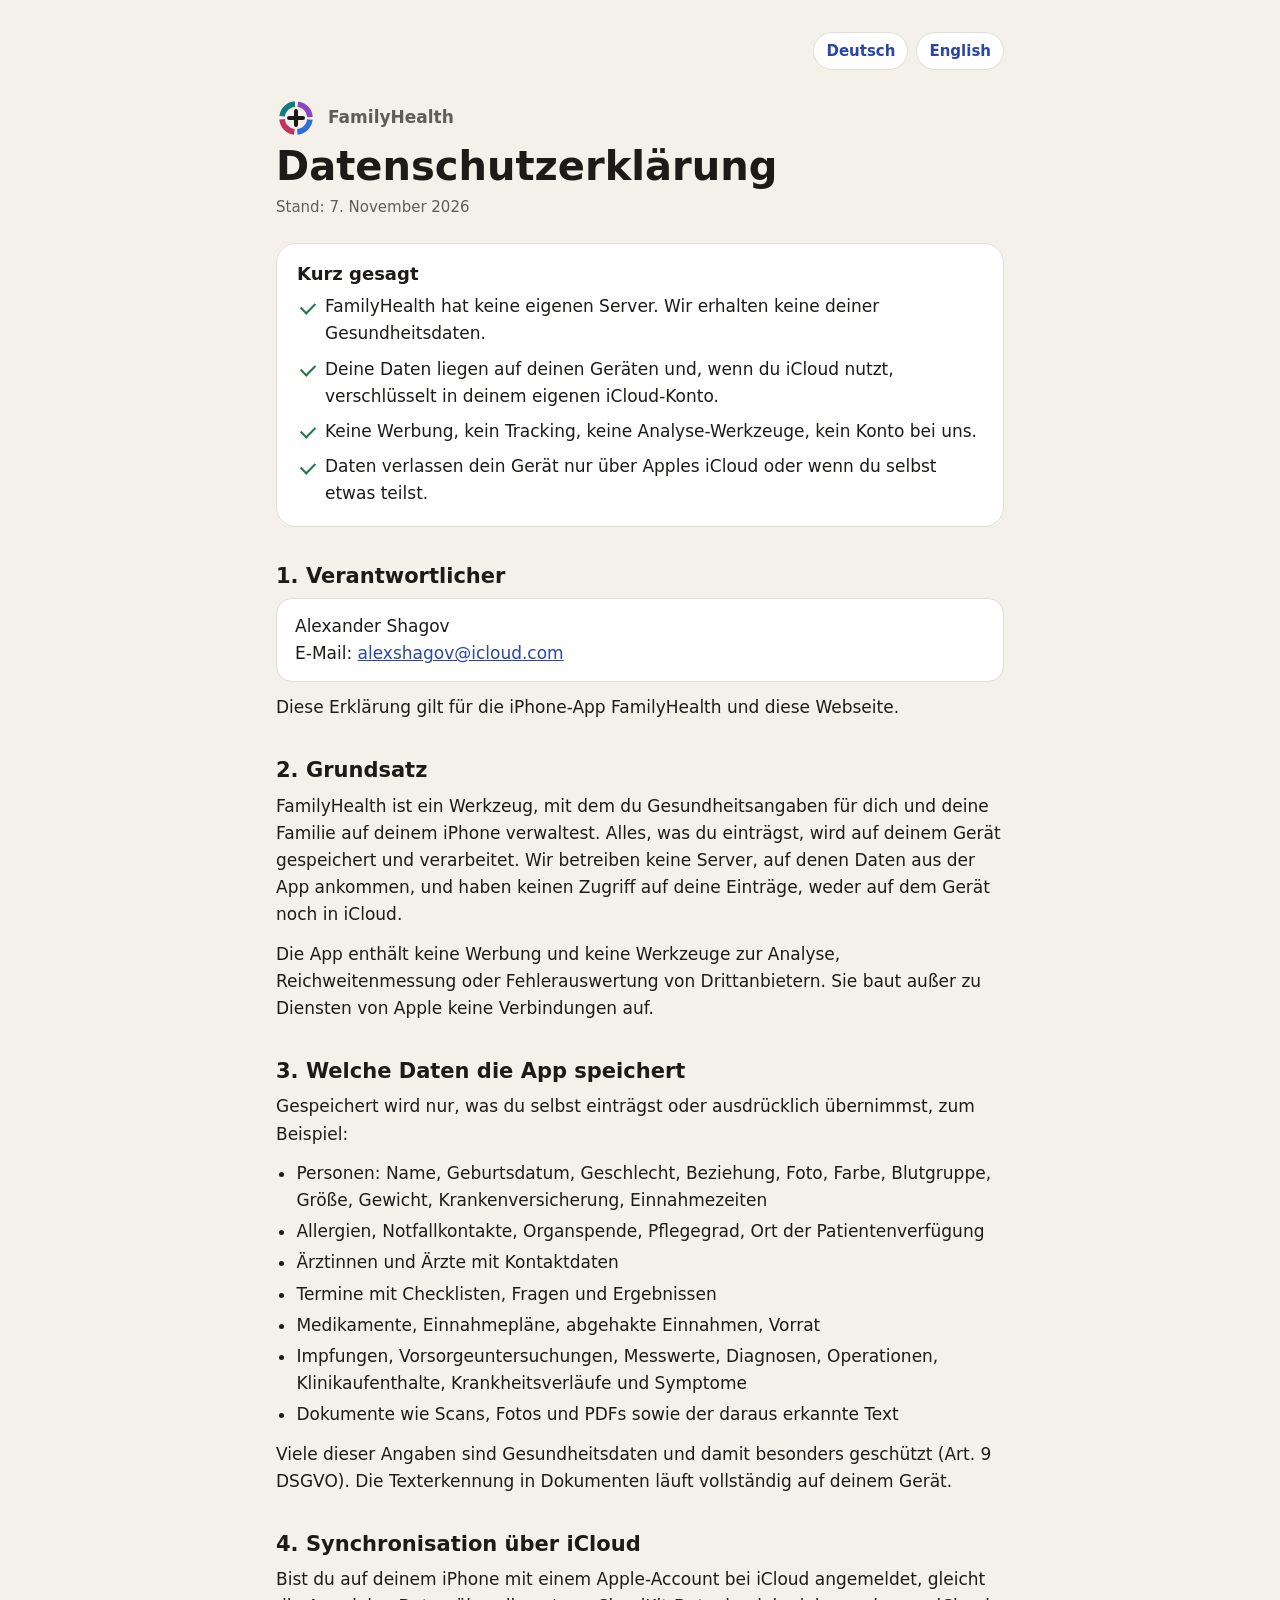
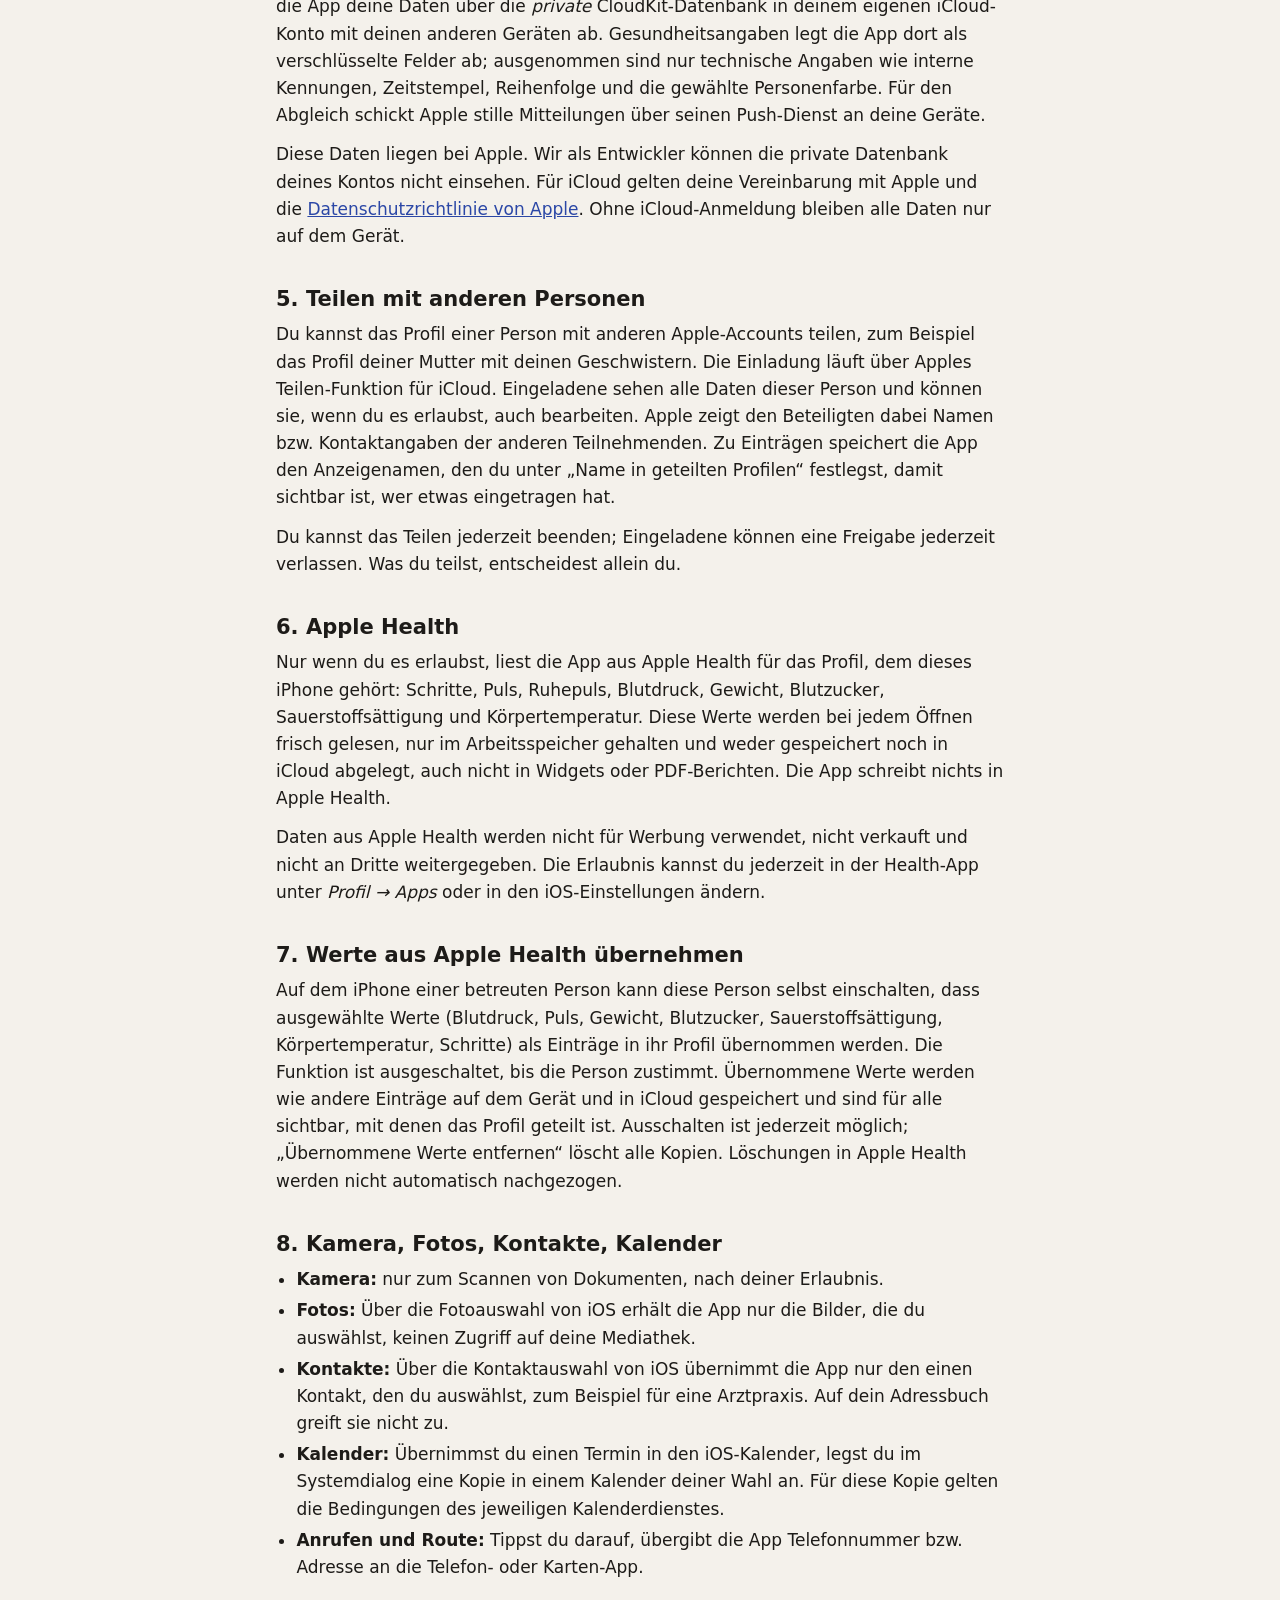
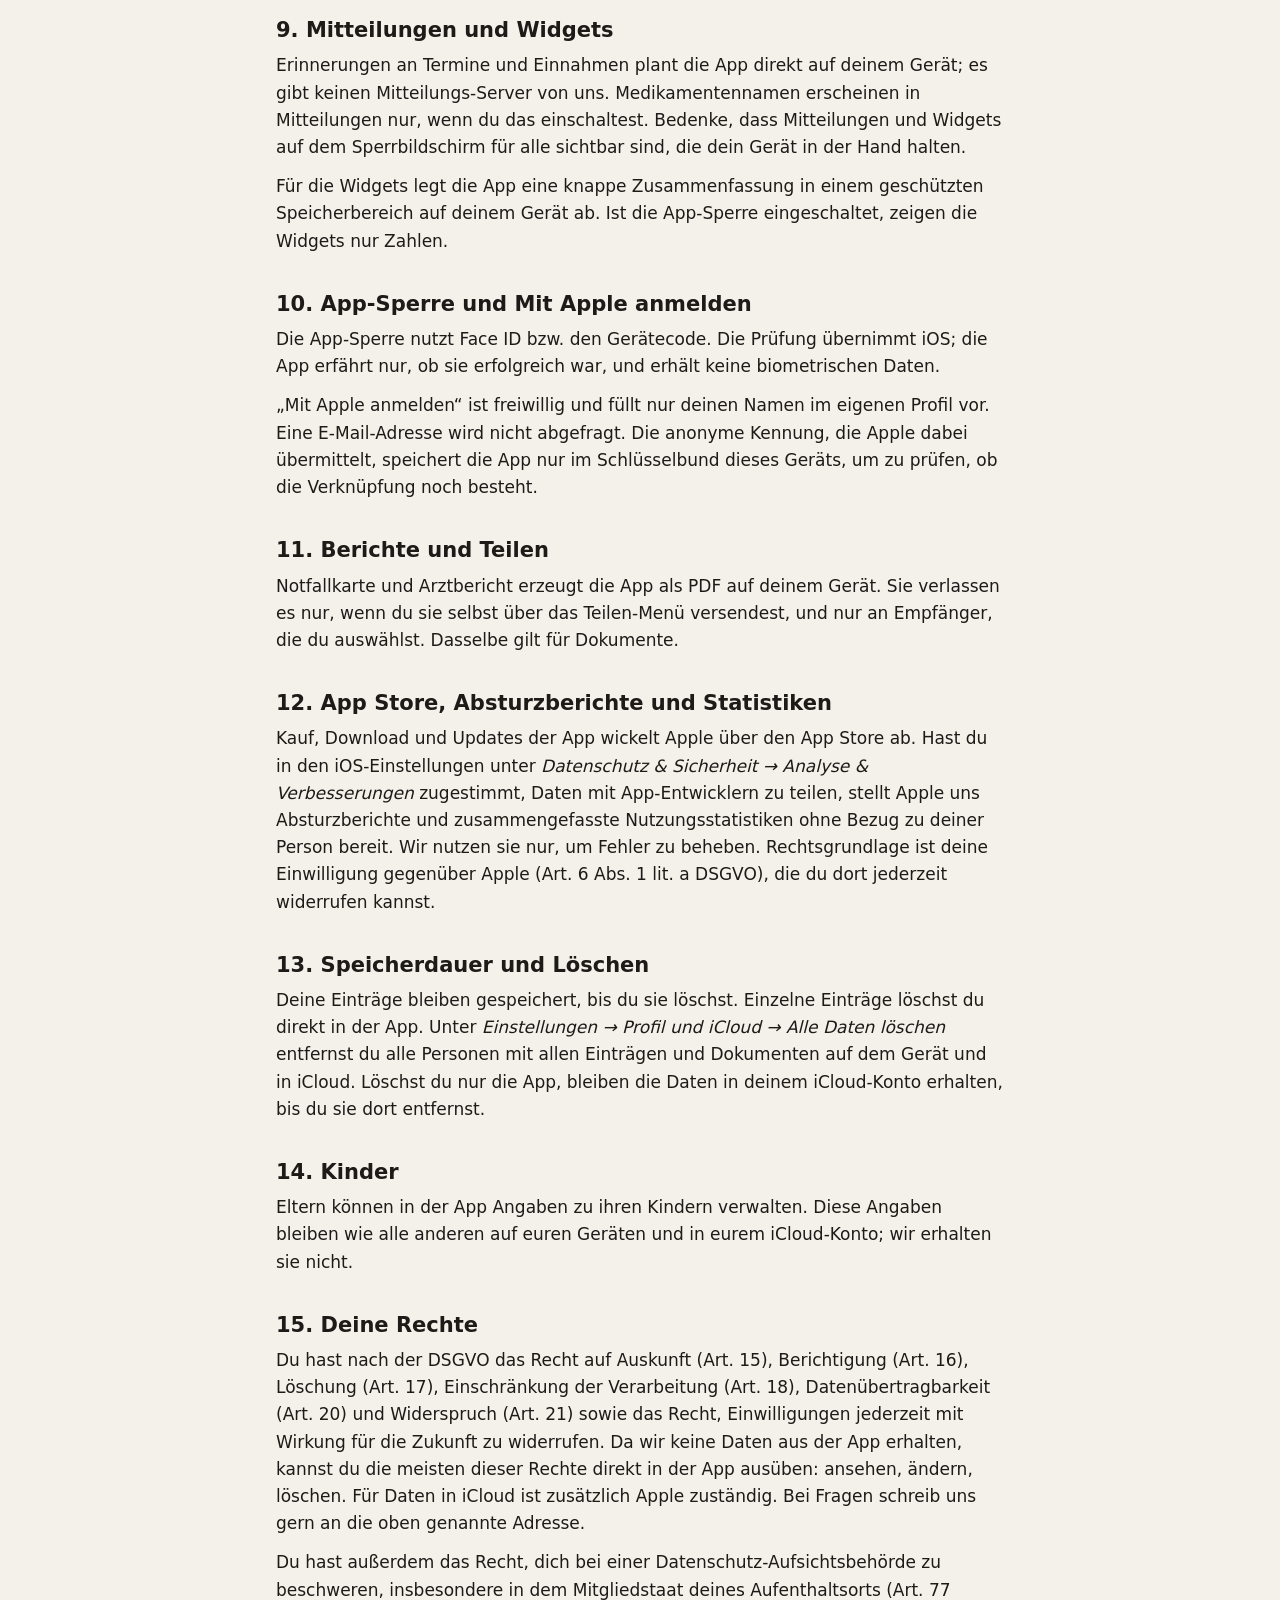
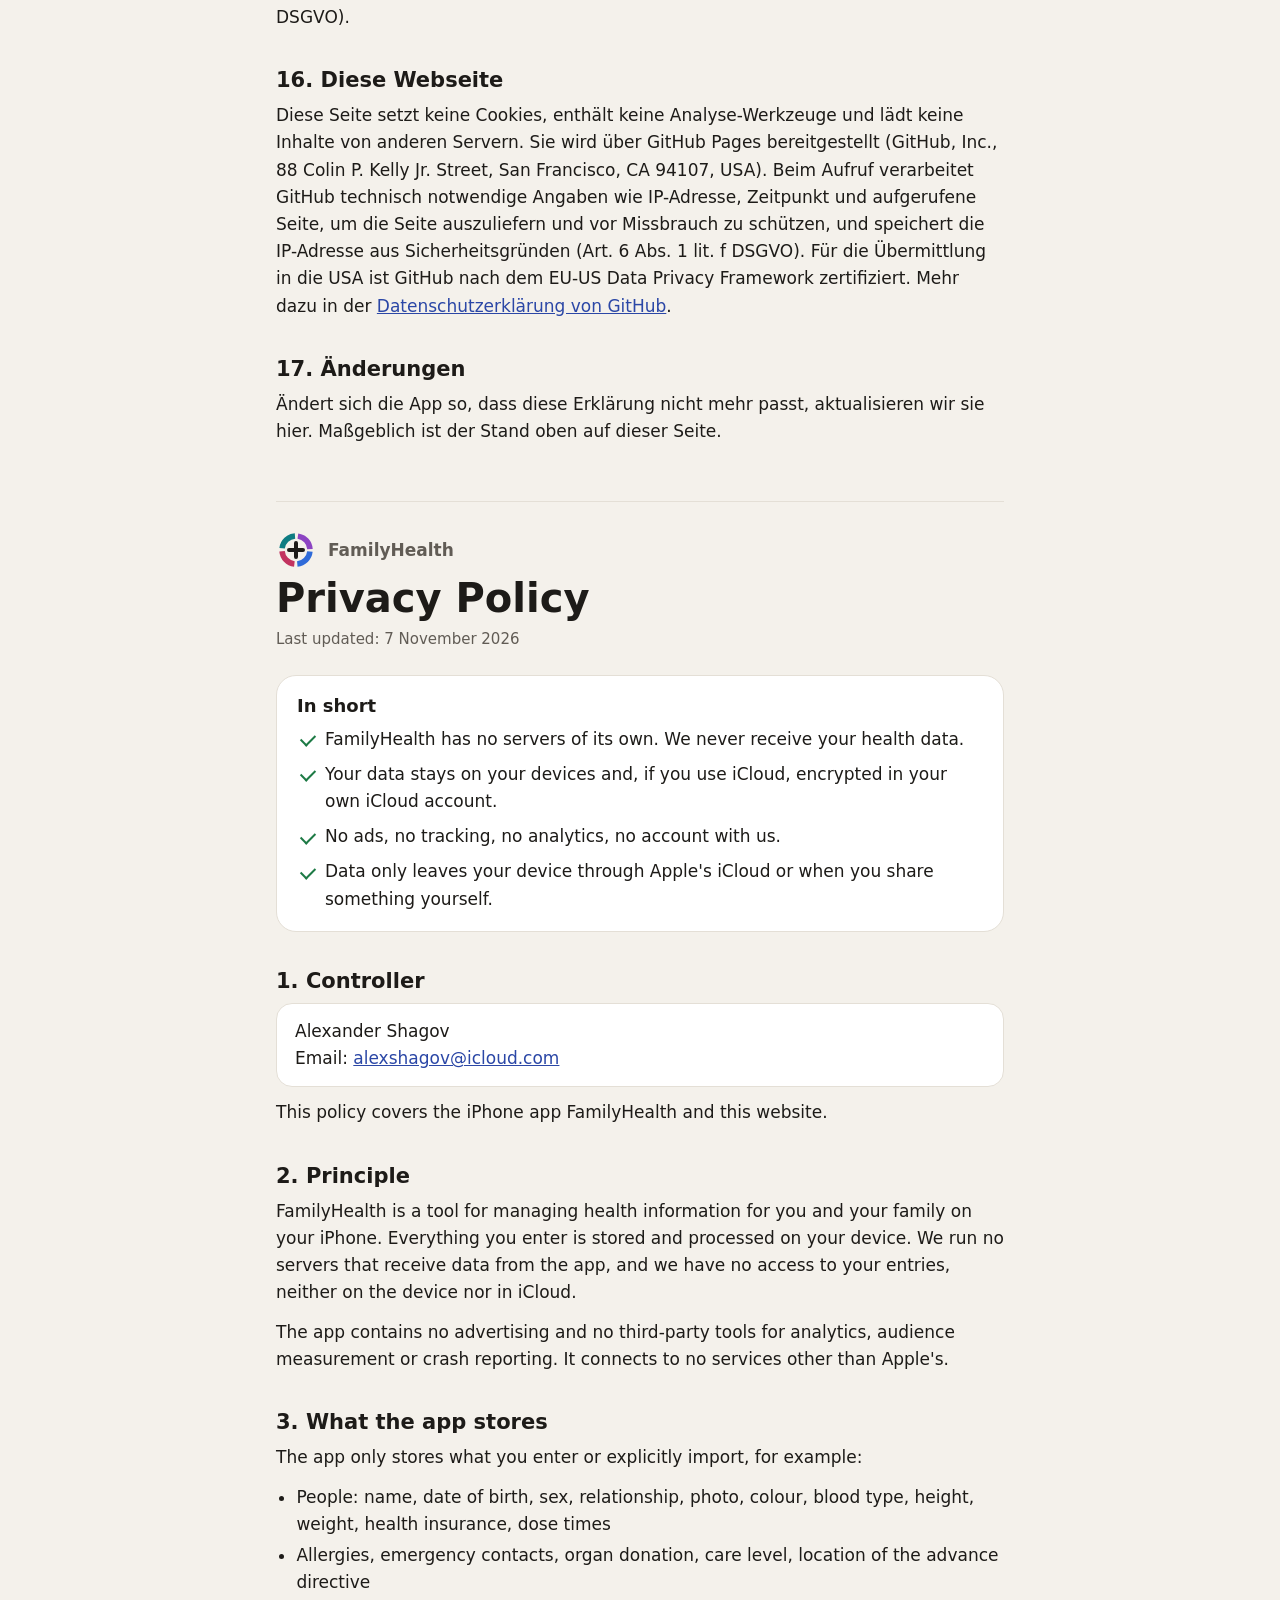
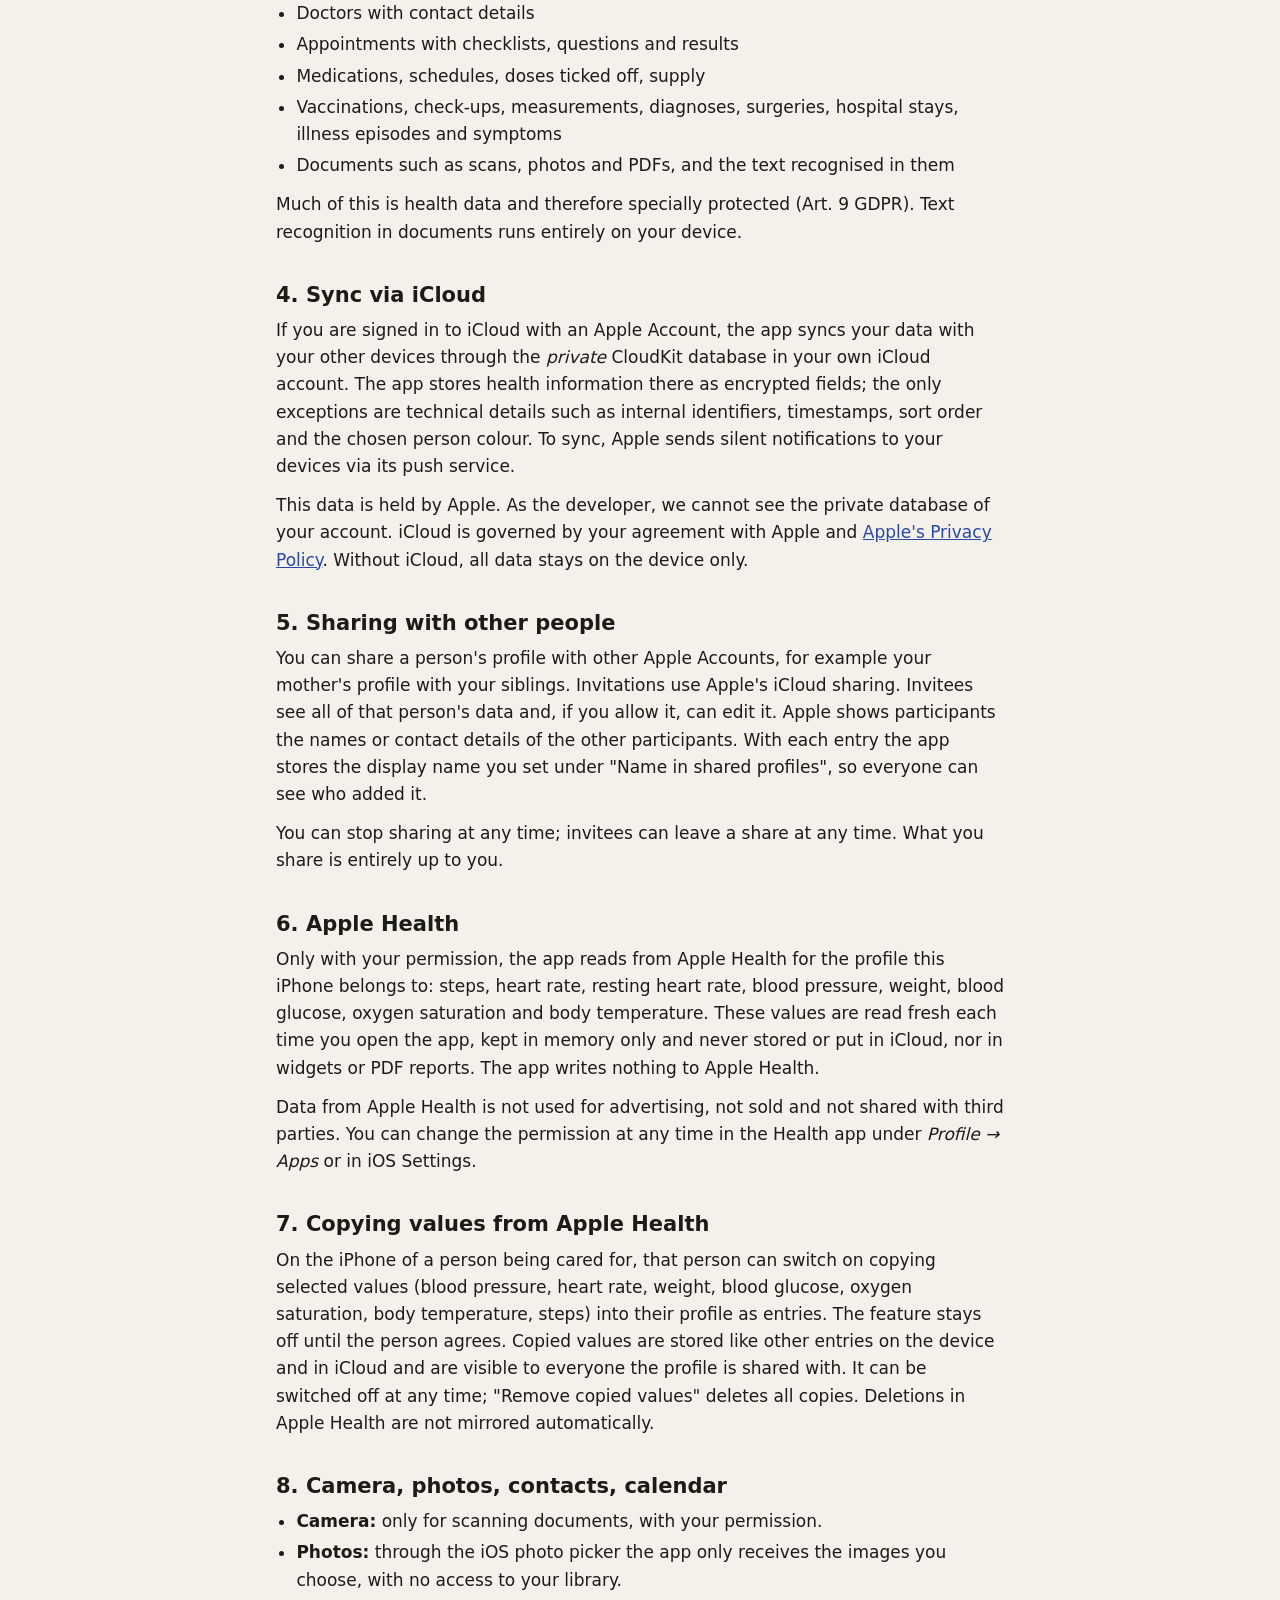
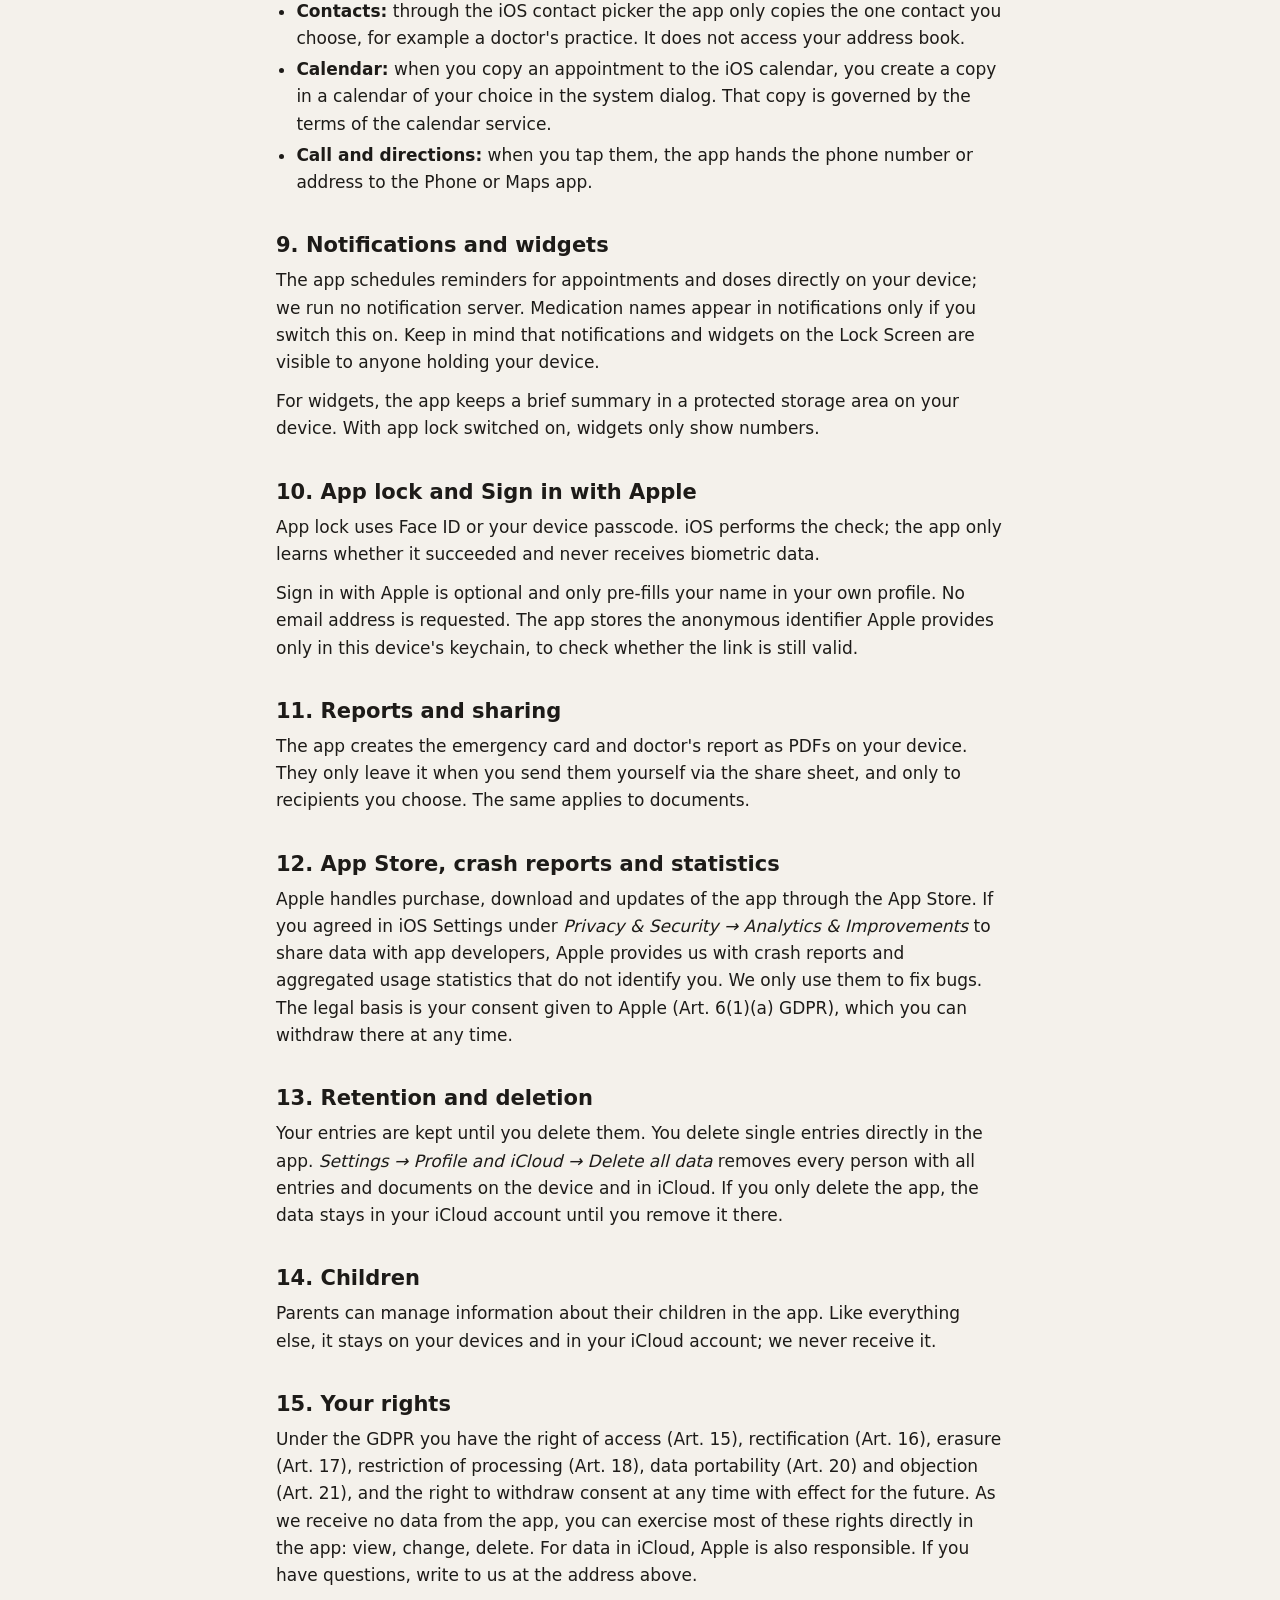
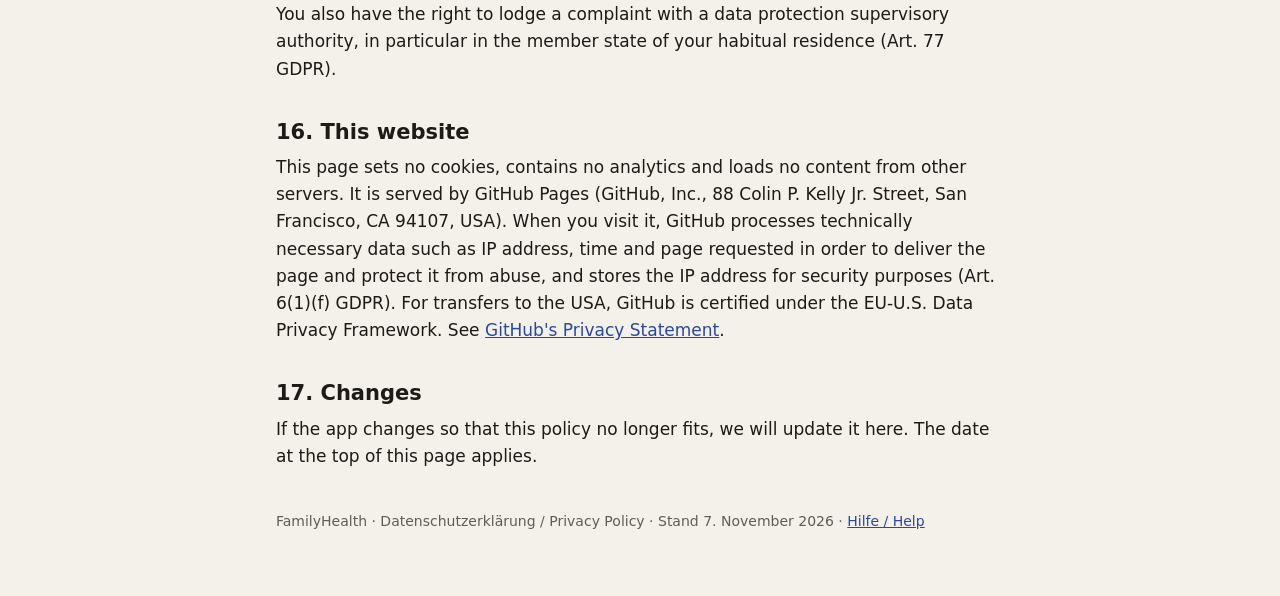
==== datenschutz.html @ c0ff1f4d "Add privacy policy and support pages for FamilyHealth German and English on one page each, no cookie" ====
<!DOCTYPE html>
<html lang="de">
<head>
<meta charset="utf-8">
<meta name="viewport" content="width=device-width, initial-scale=1">
<title>FamilyHealth Datenschutz</title>
<meta name="description" content="Datenschutzerklärung der iPhone-App FamilyHealth · Privacy policy of the iPhone app FamilyHealth">
<meta name="robots" content="index, follow">
<!--
  Datenschutzerklärung für die App-Store-URL. Eigenständig: keine externen Schriften, Skripte, Bilder oder Cookies.
  Veröffentlicht über GitHub Pages (Repository Alex-Shaggy/familyhealth); Abschnitt 16 nennt GitHub als Hosting-Anbieter.
  Abschnitt 7 (Übernahme aus Apple Health) entfernen, wenn die Funktion im Store-Build abgeschaltet ist.
-->
<style>
:root {
  --bg: #F4F1EB;
  --paper: #FFFFFF;
  --ink: #1D1B18;
  --muted: #615C55;
  --accent: #2B47A6;
  --line: #E4DFD6;
  --good: #1D7A45;
  --todo: #FFE9A8;
  --rounded: ui-rounded, "SF Pro Rounded", system-ui, sans-serif;
  --body: -apple-system, BlinkMacSystemFont, "SF Pro Text", "Segoe UI", Roboto, system-ui, sans-serif;
  color-scheme: light;
}
@media (prefers-color-scheme: dark) {
  :root:not([data-theme="light"]) {
    --bg: #12110F; --paper: #1D1C1A; --ink: #F1EEE8; --muted: #A9A398; --accent: #8FA3F5;
    --line: #34312C; --good: #5AD48A; --todo: #5A4A12; color-scheme: dark;
  }
}
:root[data-theme="dark"] {
  --bg: #12110F; --paper: #1D1C1A; --ink: #F1EEE8; --muted: #A9A398; --accent: #8FA3F5;
  --line: #34312C; --good: #5AD48A; --todo: #5A4A12; color-scheme: dark;
}
* { box-sizing: border-box; }
html { -webkit-text-size-adjust: 100%; }
body { margin: 0; background: var(--bg); color: var(--ink); font-family: var(--body); font-size: 17px; line-height: 1.6; }
main { max-width: 760px; margin: 0 auto; padding: 32px 16px 64px; }
nav.lang { display: flex; gap: 8px; justify-content: flex-end; font-size: 15px; }
nav.lang a { color: var(--accent); text-decoration: none; font-weight: 600; padding: 6px 12px; border-radius: 99px; border: 1px solid var(--line); background: var(--paper); }
nav.lang a:hover { border-color: var(--accent); }
.brand { display: flex; align-items: center; gap: 12px; margin: 28px 0 6px; }
.brand svg { flex: none; }
.app { font-family: var(--rounded); font-weight: 700; color: var(--muted); font-size: 17px; }
h1 { font-family: var(--rounded); font-weight: 800; font-size: clamp(30px, 6vw, 40px); line-height: 1.12; margin: 0 0 6px; text-wrap: balance; }
.stand { color: var(--muted); margin: 0 0 24px; font-size: 15px; }
h2 { font-family: var(--rounded); font-weight: 700; font-size: 21px; line-height: 1.3; margin: 36px 0 8px; text-wrap: balance; }
h3 { font-size: 17px; margin: 20px 0 4px; }
p, ul { margin: 0 0 12px; }
ul { padding-left: 1.2em; }
li { margin-bottom: 4px; }
a { color: var(--accent); overflow-wrap: anywhere; }
.summary { background: var(--paper); border: 1px solid var(--line); border-radius: 20px; padding: 18px 20px; margin: 0 0 8px; }
.summary h2 { margin-top: 0; font-size: 18px; }
.summary ul { list-style: none; padding: 0; margin: 0; }
.summary li { position: relative; padding-left: 28px; margin-bottom: 8px; }
.summary li::before { content: ""; position: absolute; left: 4px; top: .5em; width: 12px; height: 7px; border-left: 2.5px solid var(--good); border-bottom: 2.5px solid var(--good); transform: rotate(-45deg); }
.summary li:last-child { margin-bottom: 0; }
address { font-style: normal; background: var(--paper); border: 1px solid var(--line); border-radius: 16px; padding: 14px 18px; margin: 0 0 12px; }
.todo { background: var(--todo); border-radius: 4px; padding: 0 4px; }
hr { border: 0; border-top: 1px solid var(--line); margin: 56px 0 0; }
footer { color: var(--muted); font-size: 14px; margin-top: 40px; }
</style>
</head>
<body>
<main>
<nav class="lang" aria-label="Sprache / Language">
  <a href="#de" hreflang="de">Deutsch</a>
  <a href="#en" hreflang="en">English</a>
</nav>

<!-- ============================== DEUTSCH ============================== -->
<article id="de" lang="de">
  <div class="brand">
    <svg width="40" height="40" viewBox="0 0 40 40" aria-hidden="true">
      <g fill="none" stroke-width="5.5" stroke-dasharray="19 68.96" transform="rotate(6.1 20 20)">
        <circle cx="20" cy="20" r="14" stroke="#2F6BD9"/>
        <circle cx="20" cy="20" r="14" stroke="#C2335F" stroke-dashoffset="-21.99"/>
        <circle cx="20" cy="20" r="14" stroke="#0E7C82" stroke-dashoffset="-43.98"/>
        <circle cx="20" cy="20" r="14" stroke="#8C44C2" stroke-dashoffset="-65.97"/>
      </g>
      <path d="M20 13v14M13 20h14" stroke="currentColor" stroke-width="4" stroke-linecap="round"/>
    </svg>
    <span class="app">FamilyHealth</span>
  </div>
  <h1>Datenschutzerklärung</h1>
  <p class="stand">Stand: 7. November 2026</p>

  <section class="summary" aria-labelledby="de-kurz">
    <h2 id="de-kurz">Kurz gesagt</h2>
    <ul>
      <li>FamilyHealth hat keine eigenen Server. Wir erhalten keine deiner Gesundheitsdaten.</li>
      <li>Deine Daten liegen auf deinen Geräten und, wenn du iCloud nutzt, verschlüsselt in deinem eigenen iCloud-Konto.</li>
      <li>Keine Werbung, kein Tracking, keine Analyse-Werkzeuge, kein Konto bei uns.</li>
      <li>Daten verlassen dein Gerät nur über Apples iCloud oder wenn du selbst etwas teilst.</li>
    </ul>
  </section>

  <h2>1. Verantwortlicher</h2>
  <address>
    Alexander Shagov<br>
    E-Mail: <a href="mailto:alexshagov@icloud.com">alexshagov@icloud.com</a>
  </address>
  <p>Diese Erklärung gilt für die iPhone-App FamilyHealth und diese Webseite.</p>

  <h2>2. Grundsatz</h2>
  <p>FamilyHealth ist ein Werkzeug, mit dem du Gesundheitsangaben für dich und deine Familie auf deinem iPhone verwaltest. Alles, was du einträgst, wird auf deinem Gerät gespeichert und verarbeitet. Wir betreiben keine Server, auf denen Daten aus der App ankommen, und haben keinen Zugriff auf deine Einträge, weder auf dem Gerät noch in iCloud.</p>
  <p>Die App enthält keine Werbung und keine Werkzeuge zur Analyse, Reichweitenmessung oder Fehlerauswertung von Drittanbietern. Sie baut außer zu Diensten von Apple keine Verbindungen auf.</p>

  <h2>3. Welche Daten die App speichert</h2>
  <p>Gespeichert wird nur, was du selbst einträgst oder ausdrücklich übernimmst, zum Beispiel:</p>
  <ul>
    <li>Personen: Name, Geburtsdatum, Geschlecht, Beziehung, Foto, Farbe, Blutgruppe, Größe, Gewicht, Krankenversicherung, Einnahmezeiten</li>
    <li>Allergien, Notfallkontakte, Organspende, Pflegegrad, Ort der Patientenverfügung</li>
    <li>Ärztinnen und Ärzte mit Kontaktdaten</li>
    <li>Termine mit Checklisten, Fragen und Ergebnissen</li>
    <li>Medikamente, Einnahmepläne, abgehakte Einnahmen, Vorrat</li>
    <li>Impfungen, Vorsorgeuntersuchungen, Messwerte, Diagnosen, Operationen, Klinikaufenthalte, Krankheitsverläufe und Symptome</li>
    <li>Dokumente wie Scans, Fotos und PDFs sowie der daraus erkannte Text</li>
  </ul>
  <p>Viele dieser Angaben sind Gesundheitsdaten und damit besonders geschützt (Art. 9 DSGVO). Die Texterkennung in Dokumenten läuft vollständig auf deinem Gerät.</p>

  <h2>4. Synchronisation über iCloud</h2>
  <p>Bist du auf deinem iPhone mit einem Apple-Account bei iCloud angemeldet, gleicht die App deine Daten über die <em>private</em> CloudKit-Datenbank in deinem eigenen iCloud-Konto mit deinen anderen Geräten ab. Gesundheitsangaben legt die App dort als verschlüsselte Felder ab; ausgenommen sind nur technische Angaben wie interne Kennungen, Zeitstempel, Reihenfolge und die gewählte Personenfarbe. Für den Abgleich schickt Apple stille Mitteilungen über seinen Push-Dienst an deine Geräte.</p>
  <p>Diese Daten liegen bei Apple. Wir als Entwickler können die private Datenbank deines Kontos nicht einsehen. Für iCloud gelten deine Vereinbarung mit Apple und die <a href="https://www.apple.com/de/legal/privacy/" rel="noopener">Datenschutzrichtlinie von Apple</a>. Ohne iCloud-Anmeldung bleiben alle Daten nur auf dem Gerät.</p>

  <h2>5. Teilen mit anderen Personen</h2>
  <p>Du kannst das Profil einer Person mit anderen Apple-Accounts teilen, zum Beispiel das Profil deiner Mutter mit deinen Geschwistern. Die Einladung läuft über Apples Teilen-Funktion für iCloud. Eingeladene sehen alle Daten dieser Person und können sie, wenn du es erlaubst, auch bearbeiten. Apple zeigt den Beteiligten dabei Namen bzw. Kontaktangaben der anderen Teilnehmenden. Zu Einträgen speichert die App den Anzeigenamen, den du unter „Name in geteilten Profilen“ festlegst, damit sichtbar ist, wer etwas eingetragen hat.</p>
  <p>Du kannst das Teilen jederzeit beenden; Eingeladene können eine Freigabe jederzeit verlassen. Was du teilst, entscheidest allein du.</p>

  <h2>6. Apple Health</h2>
  <p>Nur wenn du es erlaubst, liest die App aus Apple Health für das Profil, dem dieses iPhone gehört: Schritte, Puls, Ruhepuls, Blutdruck, Gewicht, Blutzucker, Sauerstoffsättigung und Körpertemperatur. Diese Werte werden bei jedem Öffnen frisch gelesen, nur im Arbeitsspeicher gehalten und weder gespeichert noch in iCloud abgelegt, auch nicht in Widgets oder PDF-Berichten. Die App schreibt nichts in Apple Health.</p>
  <p>Daten aus Apple Health werden nicht für Werbung verwendet, nicht verkauft und nicht an Dritte weitergegeben. Die Erlaubnis kannst du jederzeit in der Health-App unter <em>Profil → Apps</em> oder in den iOS-Einstellungen ändern.</p>

  <!-- Abschnitt 7: entfernen, wenn die Übernahme im Store-Build abgeschaltet ist. -->
  <h2>7. Werte aus Apple Health übernehmen</h2>
  <p>Auf dem iPhone einer betreuten Person kann diese Person selbst einschalten, dass ausgewählte Werte (Blutdruck, Puls, Gewicht, Blutzucker, Sauerstoffsättigung, Körpertemperatur, Schritte) als Einträge in ihr Profil übernommen werden. Die Funktion ist ausgeschaltet, bis die Person zustimmt. Übernommene Werte werden wie andere Einträge auf dem Gerät und in iCloud gespeichert und sind für alle sichtbar, mit denen das Profil geteilt ist. Ausschalten ist jederzeit möglich; „Übernommene Werte entfernen“ löscht alle Kopien. Löschungen in Apple Health werden nicht automatisch nachgezogen.</p>

  <h2>8. Kamera, Fotos, Kontakte, Kalender</h2>
  <ul>
    <li><strong>Kamera:</strong> nur zum Scannen von Dokumenten, nach deiner Erlaubnis.</li>
    <li><strong>Fotos:</strong> Über die Fotoauswahl von iOS erhält die App nur die Bilder, die du auswählst, keinen Zugriff auf deine Mediathek.</li>
    <li><strong>Kontakte:</strong> Über die Kontaktauswahl von iOS übernimmt die App nur den einen Kontakt, den du auswählst, zum Beispiel für eine Arztpraxis. Auf dein Adressbuch greift sie nicht zu.</li>
    <li><strong>Kalender:</strong> Übernimmst du einen Termin in den iOS-Kalender, legst du im Systemdialog eine Kopie in einem Kalender deiner Wahl an. Für diese Kopie gelten die Bedingungen des jeweiligen Kalenderdienstes.</li>
    <li><strong>Anrufen und Route:</strong> Tippst du darauf, übergibt die App Telefonnummer bzw. Adresse an die Telefon- oder Karten-App.</li>
  </ul>

  <h2>9. Mitteilungen und Widgets</h2>
  <p>Erinnerungen an Termine und Einnahmen plant die App direkt auf deinem Gerät; es gibt keinen Mitteilungs-Server von uns. Medikamentennamen erscheinen in Mitteilungen nur, wenn du das einschaltest. Bedenke, dass Mitteilungen und Widgets auf dem Sperrbildschirm für alle sichtbar sind, die dein Gerät in der Hand halten.</p>
  <p>Für die Widgets legt die App eine knappe Zusammenfassung in einem geschützten Speicherbereich auf deinem Gerät ab. Ist die App-Sperre eingeschaltet, zeigen die Widgets nur Zahlen.</p>

  <h2>10. App-Sperre und Mit Apple anmelden</h2>
  <p>Die App-Sperre nutzt Face ID bzw. den Gerätecode. Die Prüfung übernimmt iOS; die App erfährt nur, ob sie erfolgreich war, und erhält keine biometrischen Daten.</p>
  <p>„Mit Apple anmelden“ ist freiwillig und füllt nur deinen Namen im eigenen Profil vor. Eine E-Mail-Adresse wird nicht abgefragt. Die anonyme Kennung, die Apple dabei übermittelt, speichert die App nur im Schlüsselbund dieses Geräts, um zu prüfen, ob die Verknüpfung noch besteht.</p>

  <h2>11. Berichte und Teilen</h2>
  <p>Notfallkarte und Arztbericht erzeugt die App als PDF auf deinem Gerät. Sie verlassen es nur, wenn du sie selbst über das Teilen-Menü versendest, und nur an Empfänger, die du auswählst. Dasselbe gilt für Dokumente.</p>

  <h2>12. App Store, Absturzberichte und Statistiken</h2>
  <p>Kauf, Download und Updates der App wickelt Apple über den App Store ab. Hast du in den iOS-Einstellungen unter <em>Datenschutz &amp; Sicherheit → Analyse &amp; Verbesserungen</em> zugestimmt, Daten mit App-Entwicklern zu teilen, stellt Apple uns Absturzberichte und zusammengefasste Nutzungsstatistiken ohne Bezug zu deiner Person bereit. Wir nutzen sie nur, um Fehler zu beheben. Rechtsgrundlage ist deine Einwilligung gegenüber Apple (Art. 6 Abs. 1 lit. a DSGVO), die du dort jederzeit widerrufen kannst.</p>

  <h2>13. Speicherdauer und Löschen</h2>
  <p>Deine Einträge bleiben gespeichert, bis du sie löschst. Einzelne Einträge löschst du direkt in der App. Unter <em>Einstellungen → Profil und iCloud → Alle Daten löschen</em> entfernst du alle Personen mit allen Einträgen und Dokumenten auf dem Gerät und in iCloud. Löschst du nur die App, bleiben die Daten in deinem iCloud-Konto erhalten, bis du sie dort entfernst.</p>

  <h2>14. Kinder</h2>
  <p>Eltern können in der App Angaben zu ihren Kindern verwalten. Diese Angaben bleiben wie alle anderen auf euren Geräten und in eurem iCloud-Konto; wir erhalten sie nicht.</p>

  <h2>15. Deine Rechte</h2>
  <p>Du hast nach der DSGVO das Recht auf Auskunft (Art. 15), Berichtigung (Art. 16), Löschung (Art. 17), Einschränkung der Verarbeitung (Art. 18), Datenübertragbarkeit (Art. 20) und Widerspruch (Art. 21) sowie das Recht, Einwilligungen jederzeit mit Wirkung für die Zukunft zu widerrufen. Da wir keine Daten aus der App erhalten, kannst du die meisten dieser Rechte direkt in der App ausüben: ansehen, ändern, löschen. Für Daten in iCloud ist zusätzlich Apple zuständig. Bei Fragen schreib uns gern an die oben genannte Adresse.</p>
  <p>Du hast außerdem das Recht, dich bei einer Datenschutz-Aufsichtsbehörde zu beschweren, insbesondere in dem Mitgliedstaat deines Aufenthaltsorts (Art. 77 DSGVO).</p>

  <h2>16. Diese Webseite</h2>
  <p>Diese Seite setzt keine Cookies, enthält keine Analyse-Werkzeuge und lädt keine Inhalte von anderen Servern. Sie wird über GitHub Pages bereitgestellt (GitHub, Inc., 88 Colin P. Kelly Jr. Street, San Francisco, CA 94107, USA). Beim Aufruf verarbeitet GitHub technisch notwendige Angaben wie IP-Adresse, Zeitpunkt und aufgerufene Seite, um die Seite auszuliefern und vor Missbrauch zu schützen, und speichert die IP-Adresse aus Sicherheitsgründen (Art. 6 Abs. 1 lit. f DSGVO). Für die Übermittlung in die USA ist GitHub nach dem EU-US Data Privacy Framework zertifiziert. Mehr dazu in der <a href="https://docs.github.com/de/site-policy/privacy-policies/github-general-privacy-statement" rel="noopener">Datenschutzerklärung von GitHub</a>.</p>

  <h2>17. Änderungen</h2>
  <p>Ändert sich die App so, dass diese Erklärung nicht mehr passt, aktualisieren wir sie hier. Maßgeblich ist der Stand oben auf dieser Seite.</p>
</article>

<hr>

<!-- ============================== ENGLISH ============================== -->
<article id="en" lang="en">
  <div class="brand">
    <svg width="40" height="40" viewBox="0 0 40 40" aria-hidden="true">
      <g fill="none" stroke-width="5.5" stroke-dasharray="19 68.96" transform="rotate(6.1 20 20)">
        <circle cx="20" cy="20" r="14" stroke="#2F6BD9"/>
        <circle cx="20" cy="20" r="14" stroke="#C2335F" stroke-dashoffset="-21.99"/>
        <circle cx="20" cy="20" r="14" stroke="#0E7C82" stroke-dashoffset="-43.98"/>
        <circle cx="20" cy="20" r="14" stroke="#8C44C2" stroke-dashoffset="-65.97"/>
      </g>
      <path d="M20 13v14M13 20h14" stroke="currentColor" stroke-width="4" stroke-linecap="round"/>
    </svg>
    <span class="app">FamilyHealth</span>
  </div>
  <h1>Privacy Policy</h1>
  <p class="stand">Last updated: 7 November 2026</p>

  <section class="summary" aria-labelledby="en-short">
    <h2 id="en-short">In short</h2>
    <ul>
      <li>FamilyHealth has no servers of its own. We never receive your health data.</li>
      <li>Your data stays on your devices and, if you use iCloud, encrypted in your own iCloud account.</li>
      <li>No ads, no tracking, no analytics, no account with us.</li>
      <li>Data only leaves your device through Apple's iCloud or when you share something yourself.</li>
    </ul>
  </section>

  <h2>1. Controller</h2>
  <address>
    Alexander Shagov<br>
    Email: <a href="mailto:alexshagov@icloud.com">alexshagov@icloud.com</a>
  </address>
  <p>This policy covers the iPhone app FamilyHealth and this website.</p>

  <h2>2. Principle</h2>
  <p>FamilyHealth is a tool for managing health information for you and your family on your iPhone. Everything you enter is stored and processed on your device. We run no servers that receive data from the app, and we have no access to your entries, neither on the device nor in iCloud.</p>
  <p>The app contains no advertising and no third-party tools for analytics, audience measurement or crash reporting. It connects to no services other than Apple's.</p>

  <h2>3. What the app stores</h2>
  <p>The app only stores what you enter or explicitly import, for example:</p>
  <ul>
    <li>People: name, date of birth, sex, relationship, photo, colour, blood type, height, weight, health insurance, dose times</li>
    <li>Allergies, emergency contacts, organ donation, care level, location of the advance directive</li>
    <li>Doctors with contact details</li>
    <li>Appointments with checklists, questions and results</li>
    <li>Medications, schedules, doses ticked off, supply</li>
    <li>Vaccinations, check-ups, measurements, diagnoses, surgeries, hospital stays, illness episodes and symptoms</li>
    <li>Documents such as scans, photos and PDFs, and the text recognised in them</li>
  </ul>
  <p>Much of this is health data and therefore specially protected (Art. 9 GDPR). Text recognition in documents runs entirely on your device.</p>

  <h2>4. Sync via iCloud</h2>
  <p>If you are signed in to iCloud with an Apple Account, the app syncs your data with your other devices through the <em>private</em> CloudKit database in your own iCloud account. The app stores health information there as encrypted fields; the only exceptions are technical details such as internal identifiers, timestamps, sort order and the chosen person colour. To sync, Apple sends silent notifications to your devices via its push service.</p>
  <p>This data is held by Apple. As the developer, we cannot see the private database of your account. iCloud is governed by your agreement with Apple and <a href="https://www.apple.com/legal/privacy/" rel="noopener">Apple's Privacy Policy</a>. Without iCloud, all data stays on the device only.</p>

  <h2>5. Sharing with other people</h2>
  <p>You can share a person's profile with other Apple Accounts, for example your mother's profile with your siblings. Invitations use Apple's iCloud sharing. Invitees see all of that person's data and, if you allow it, can edit it. Apple shows participants the names or contact details of the other participants. With each entry the app stores the display name you set under "Name in shared profiles", so everyone can see who added it.</p>
  <p>You can stop sharing at any time; invitees can leave a share at any time. What you share is entirely up to you.</p>

  <h2>6. Apple Health</h2>
  <p>Only with your permission, the app reads from Apple Health for the profile this iPhone belongs to: steps, heart rate, resting heart rate, blood pressure, weight, blood glucose, oxygen saturation and body temperature. These values are read fresh each time you open the app, kept in memory only and never stored or put in iCloud, nor in widgets or PDF reports. The app writes nothing to Apple Health.</p>
  <p>Data from Apple Health is not used for advertising, not sold and not shared with third parties. You can change the permission at any time in the Health app under <em>Profile → Apps</em> or in iOS Settings.</p>

  <!-- Section 7: remove if the transfer is switched off in the store build. -->
  <h2>7. Copying values from Apple Health</h2>
  <p>On the iPhone of a person being cared for, that person can switch on copying selected values (blood pressure, heart rate, weight, blood glucose, oxygen saturation, body temperature, steps) into their profile as entries. The feature stays off until the person agrees. Copied values are stored like other entries on the device and in iCloud and are visible to everyone the profile is shared with. It can be switched off at any time; "Remove copied values" deletes all copies. Deletions in Apple Health are not mirrored automatically.</p>

  <h2>8. Camera, photos, contacts, calendar</h2>
  <ul>
    <li><strong>Camera:</strong> only for scanning documents, with your permission.</li>
    <li><strong>Photos:</strong> through the iOS photo picker the app only receives the images you choose, with no access to your library.</li>
    <li><strong>Contacts:</strong> through the iOS contact picker the app only copies the one contact you choose, for example a doctor's practice. It does not access your address book.</li>
    <li><strong>Calendar:</strong> when you copy an appointment to the iOS calendar, you create a copy in a calendar of your choice in the system dialog. That copy is governed by the terms of the calendar service.</li>
    <li><strong>Call and directions:</strong> when you tap them, the app hands the phone number or address to the Phone or Maps app.</li>
  </ul>

  <h2>9. Notifications and widgets</h2>
  <p>The app schedules reminders for appointments and doses directly on your device; we run no notification server. Medication names appear in notifications only if you switch this on. Keep in mind that notifications and widgets on the Lock Screen are visible to anyone holding your device.</p>
  <p>For widgets, the app keeps a brief summary in a protected storage area on your device. With app lock switched on, widgets only show numbers.</p>

  <h2>10. App lock and Sign in with Apple</h2>
  <p>App lock uses Face ID or your device passcode. iOS performs the check; the app only learns whether it succeeded and never receives biometric data.</p>
  <p>Sign in with Apple is optional and only pre-fills your name in your own profile. No email address is requested. The app stores the anonymous identifier Apple provides only in this device's keychain, to check whether the link is still valid.</p>

  <h2>11. Reports and sharing</h2>
  <p>The app creates the emergency card and doctor's report as PDFs on your device. They only leave it when you send them yourself via the share sheet, and only to recipients you choose. The same applies to documents.</p>

  <h2>12. App Store, crash reports and statistics</h2>
  <p>Apple handles purchase, download and updates of the app through the App Store. If you agreed in iOS Settings under <em>Privacy &amp; Security → Analytics &amp; Improvements</em> to share data with app developers, Apple provides us with crash reports and aggregated usage statistics that do not identify you. We only use them to fix bugs. The legal basis is your consent given to Apple (Art. 6(1)(a) GDPR), which you can withdraw there at any time.</p>

  <h2>13. Retention and deletion</h2>
  <p>Your entries are kept until you delete them. You delete single entries directly in the app. <em>Settings → Profile and iCloud → Delete all data</em> removes every person with all entries and documents on the device and in iCloud. If you only delete the app, the data stays in your iCloud account until you remove it there.</p>

  <h2>14. Children</h2>
  <p>Parents can manage information about their children in the app. Like everything else, it stays on your devices and in your iCloud account; we never receive it.</p>

  <h2>15. Your rights</h2>
  <p>Under the GDPR you have the right of access (Art. 15), rectification (Art. 16), erasure (Art. 17), restriction of processing (Art. 18), data portability (Art. 20) and objection (Art. 21), and the right to withdraw consent at any time with effect for the future. As we receive no data from the app, you can exercise most of these rights directly in the app: view, change, delete. For data in iCloud, Apple is also responsible. If you have questions, write to us at the address above.</p>
  <p>You also have the right to lodge a complaint with a data protection supervisory authority, in particular in the member state of your habitual residence (Art. 77 GDPR).</p>

  <h2>16. This website</h2>
  <p>This page sets no cookies, contains no analytics and loads no content from other servers. It is served by GitHub Pages (GitHub, Inc., 88 Colin P. Kelly Jr. Street, San Francisco, CA 94107, USA). When you visit it, GitHub processes technically necessary data such as IP address, time and page requested in order to deliver the page and protect it from abuse, and stores the IP address for security purposes (Art. 6(1)(f) GDPR). For transfers to the USA, GitHub is certified under the EU-U.S. Data Privacy Framework. See <a href="https://docs.github.com/en/site-policy/privacy-policies/github-general-privacy-statement" rel="noopener">GitHub's Privacy Statement</a>.</p>

  <h2>17. Changes</h2>
  <p>If the app changes so that this policy no longer fits, we will update it here. The date at the top of this page applies.</p>
</article>

<footer>FamilyHealth · Datenschutzerklärung / Privacy Policy · Stand 7. November 2026 · <a href="support.html">Hilfe / Help</a></footer>
</main>
</body>
</html>
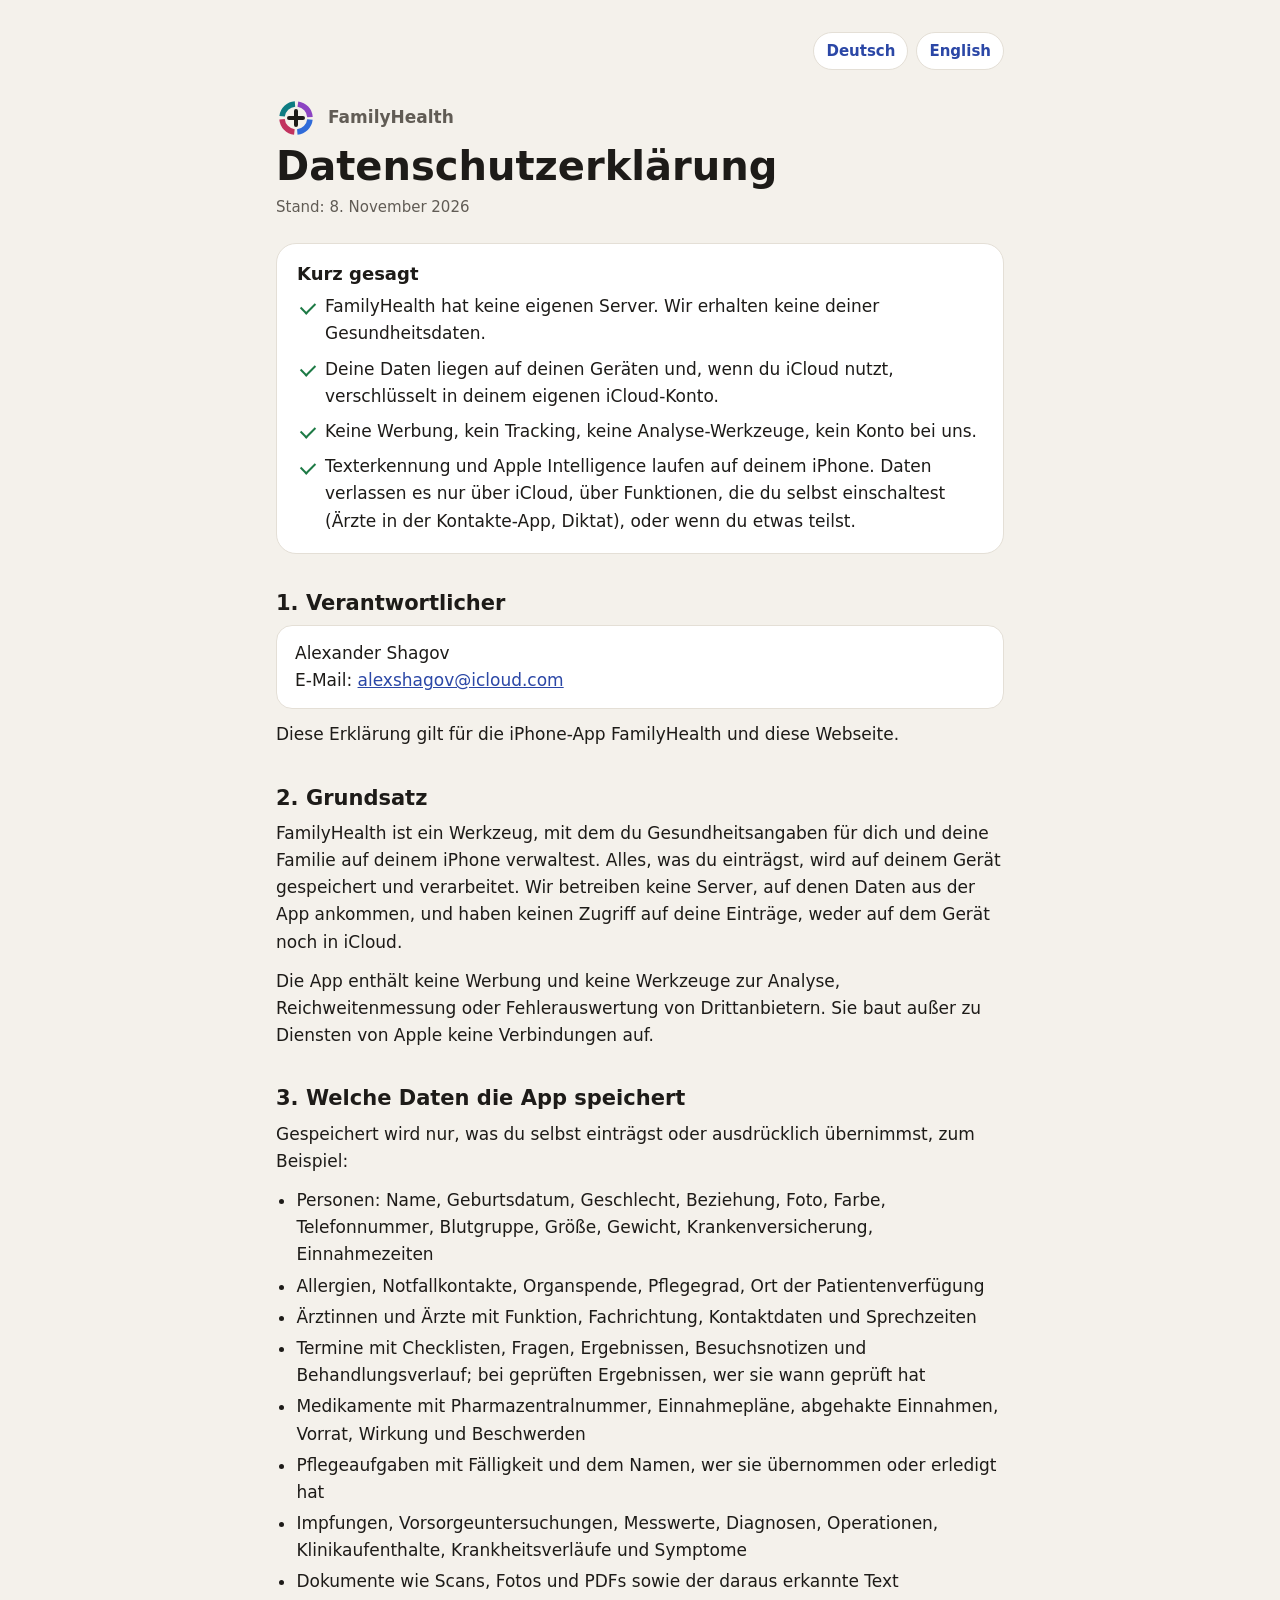
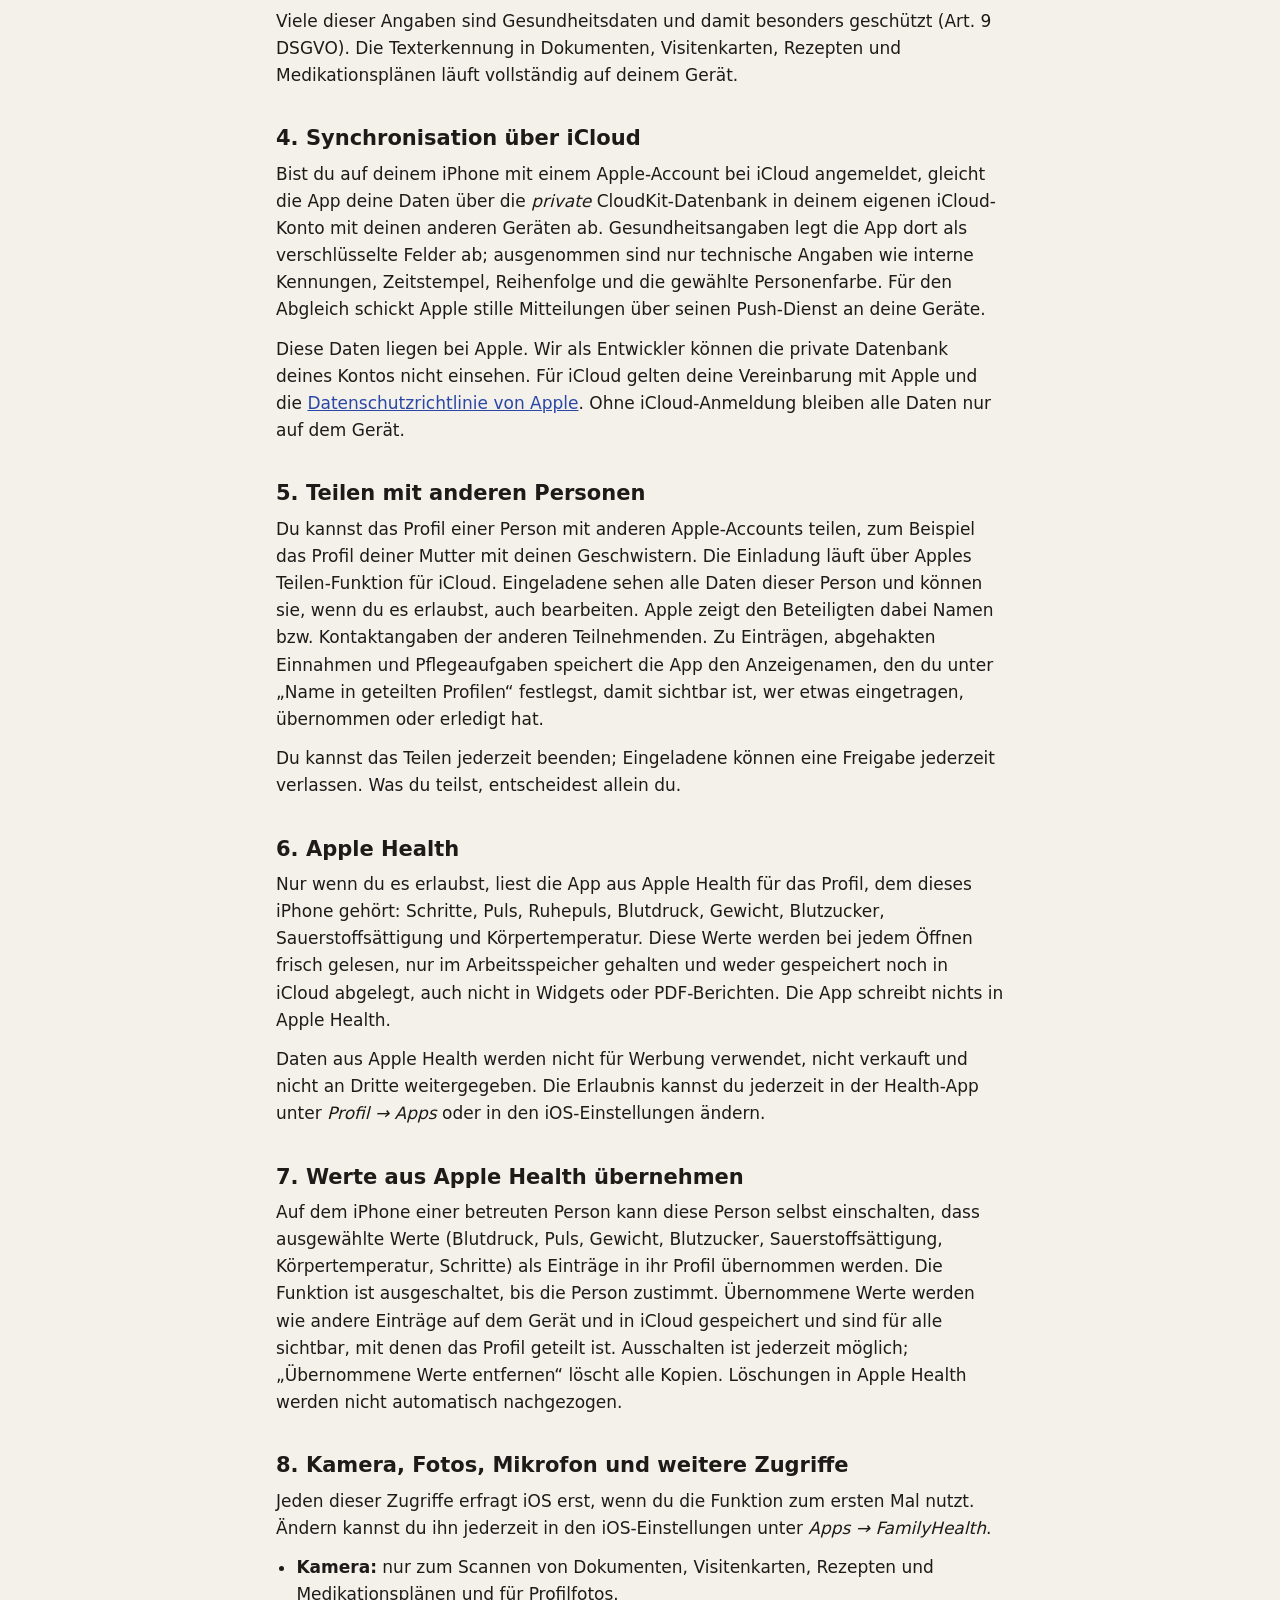
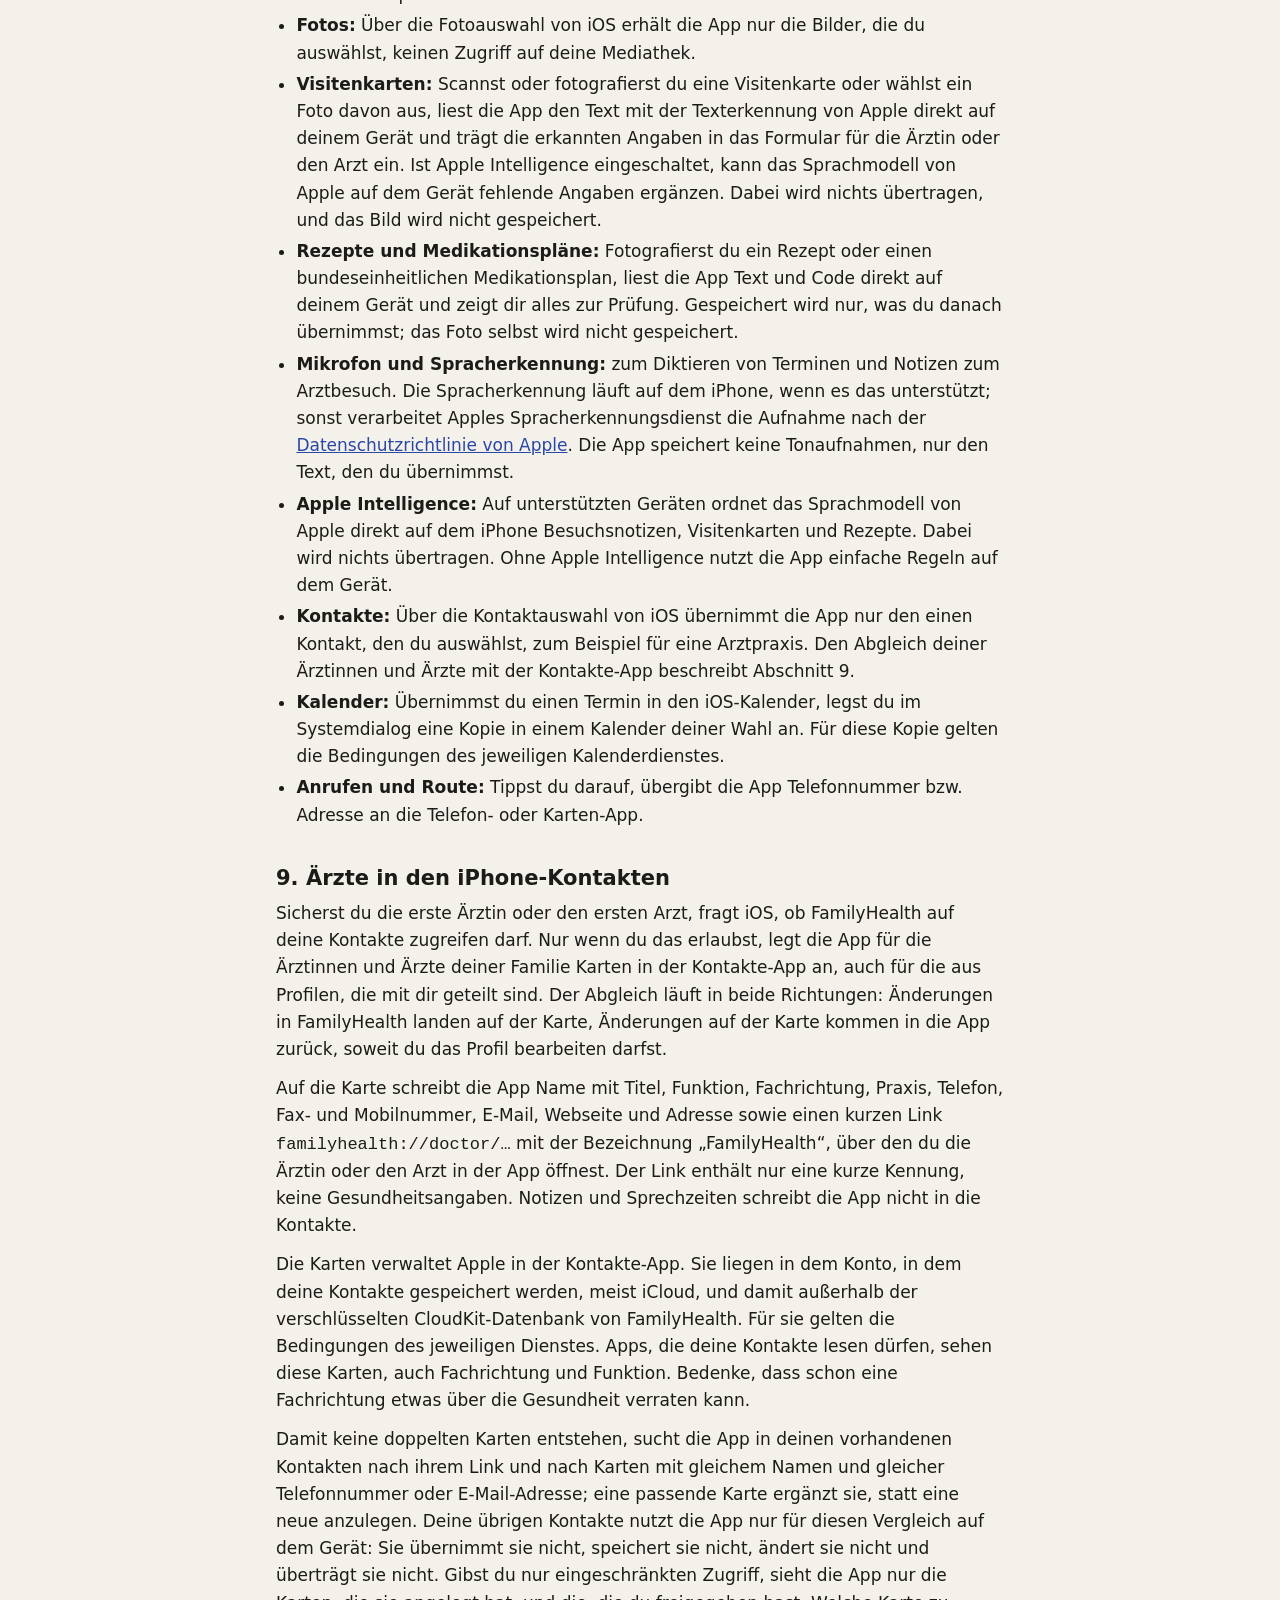
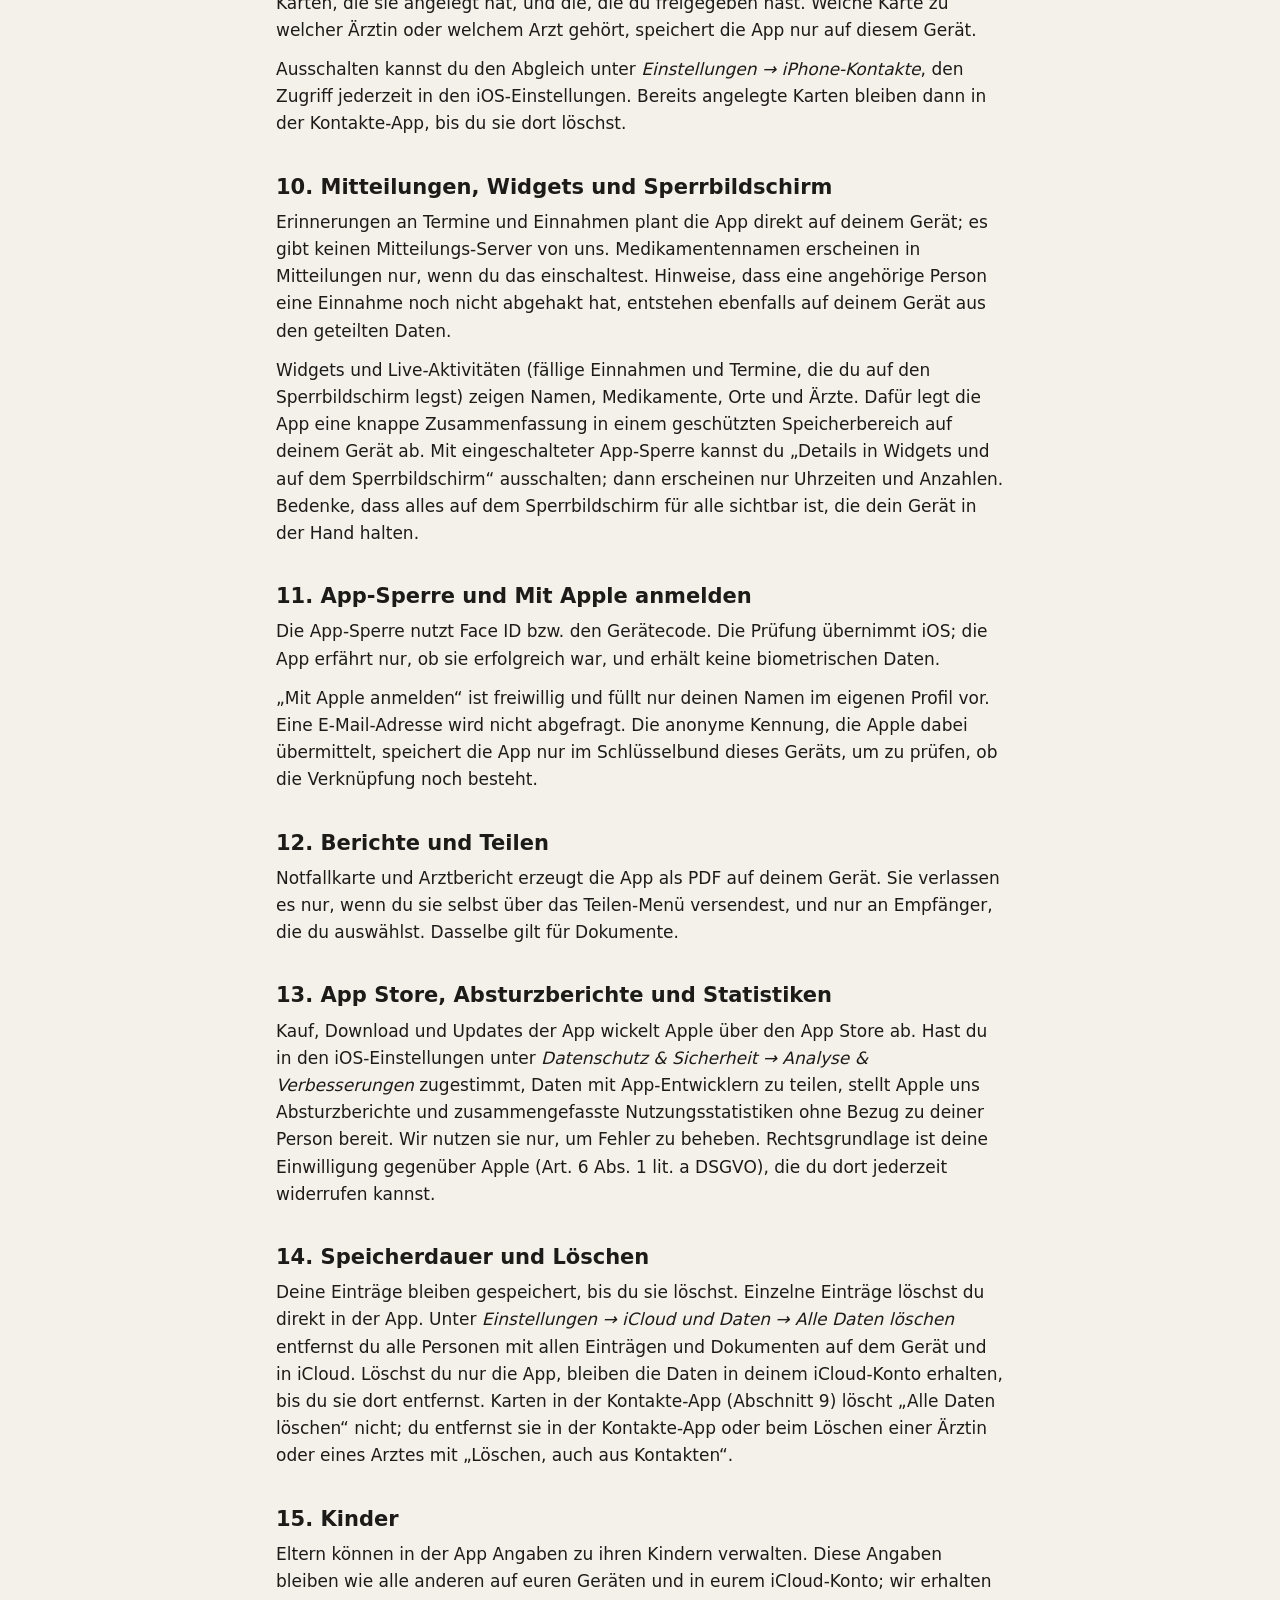
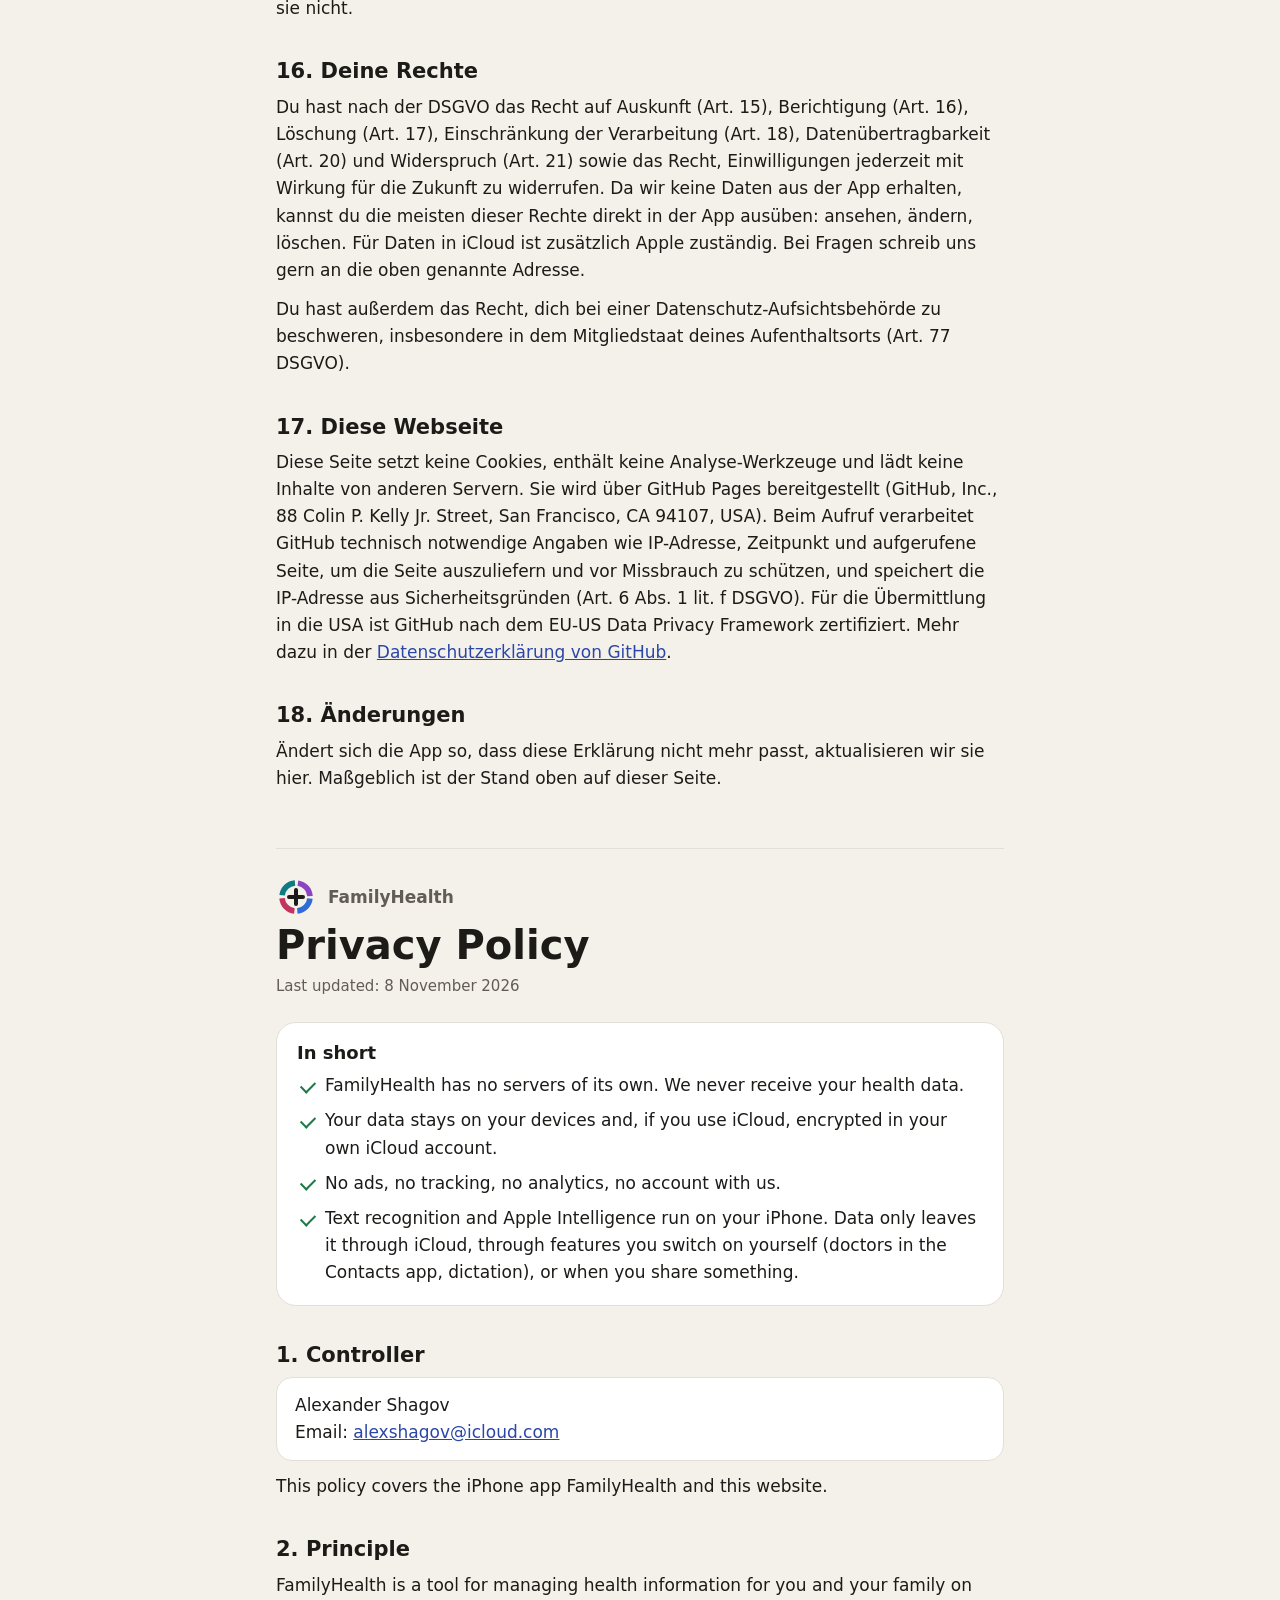
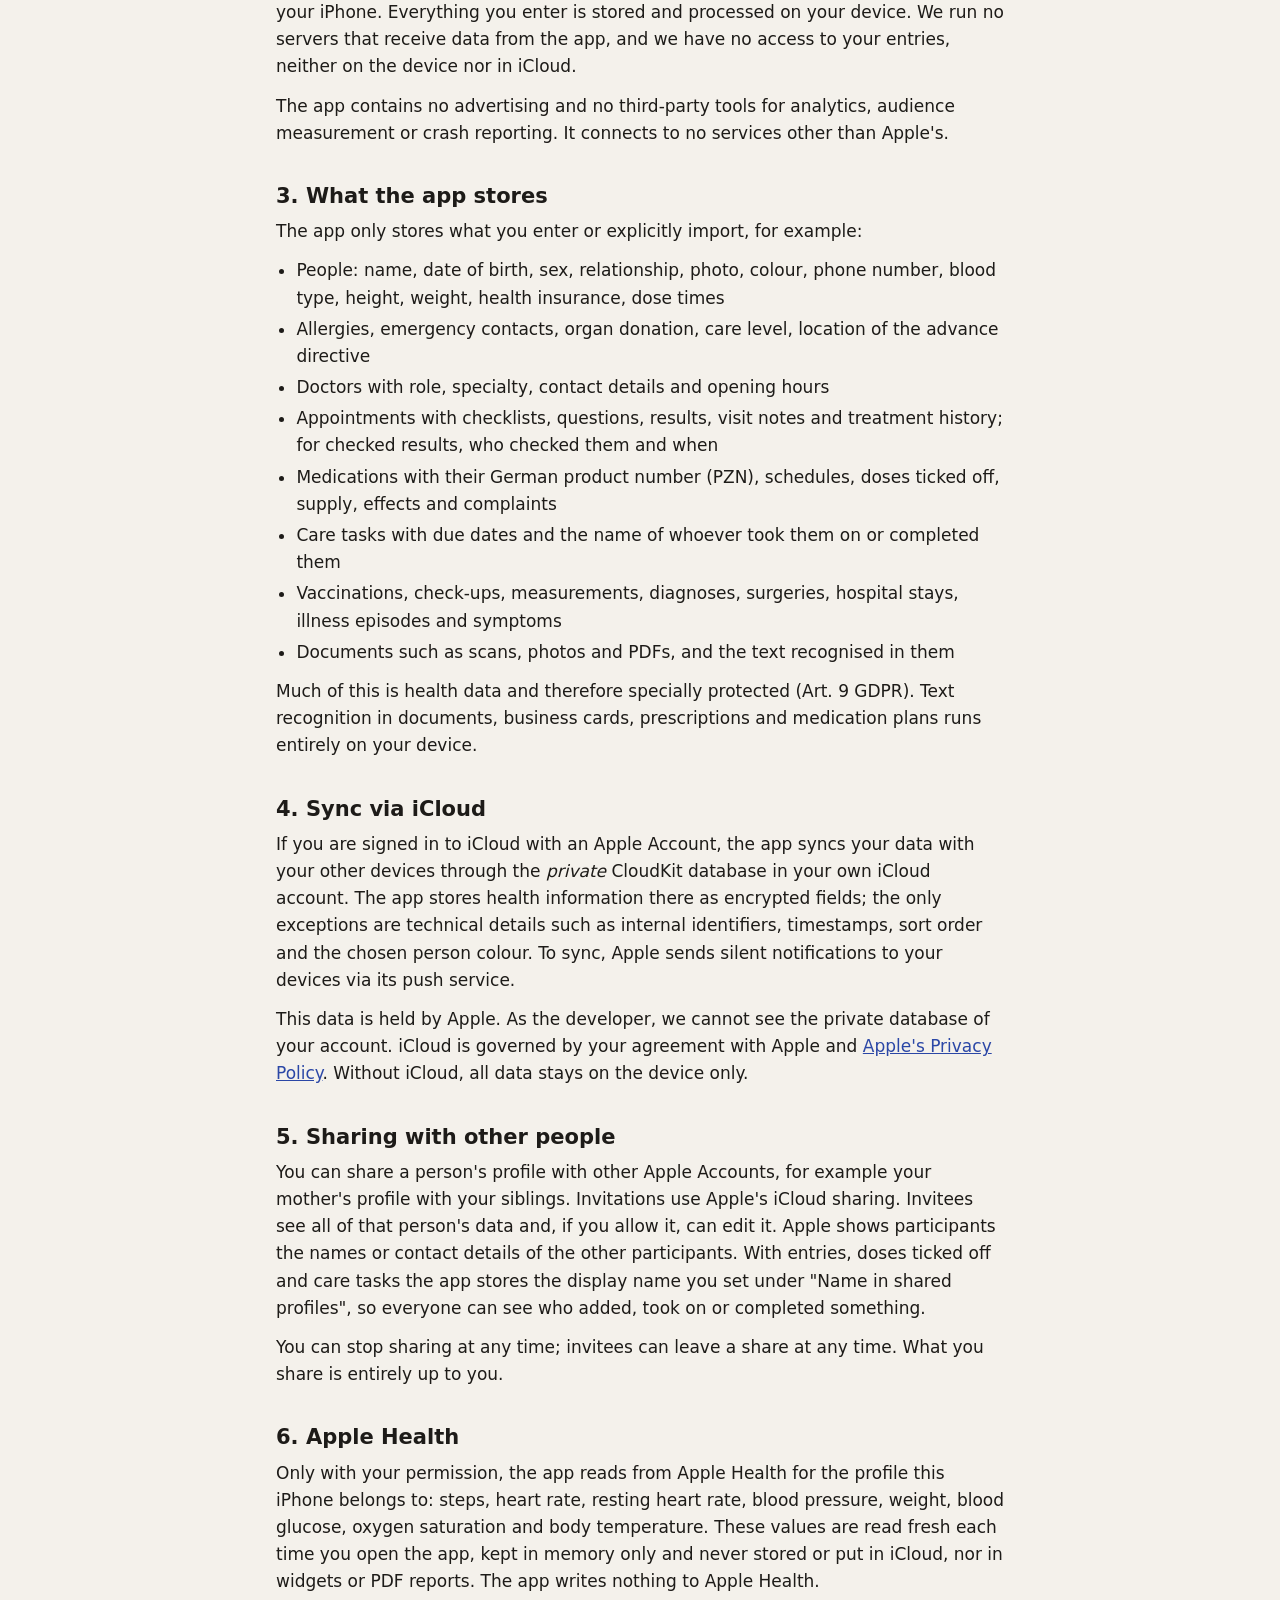
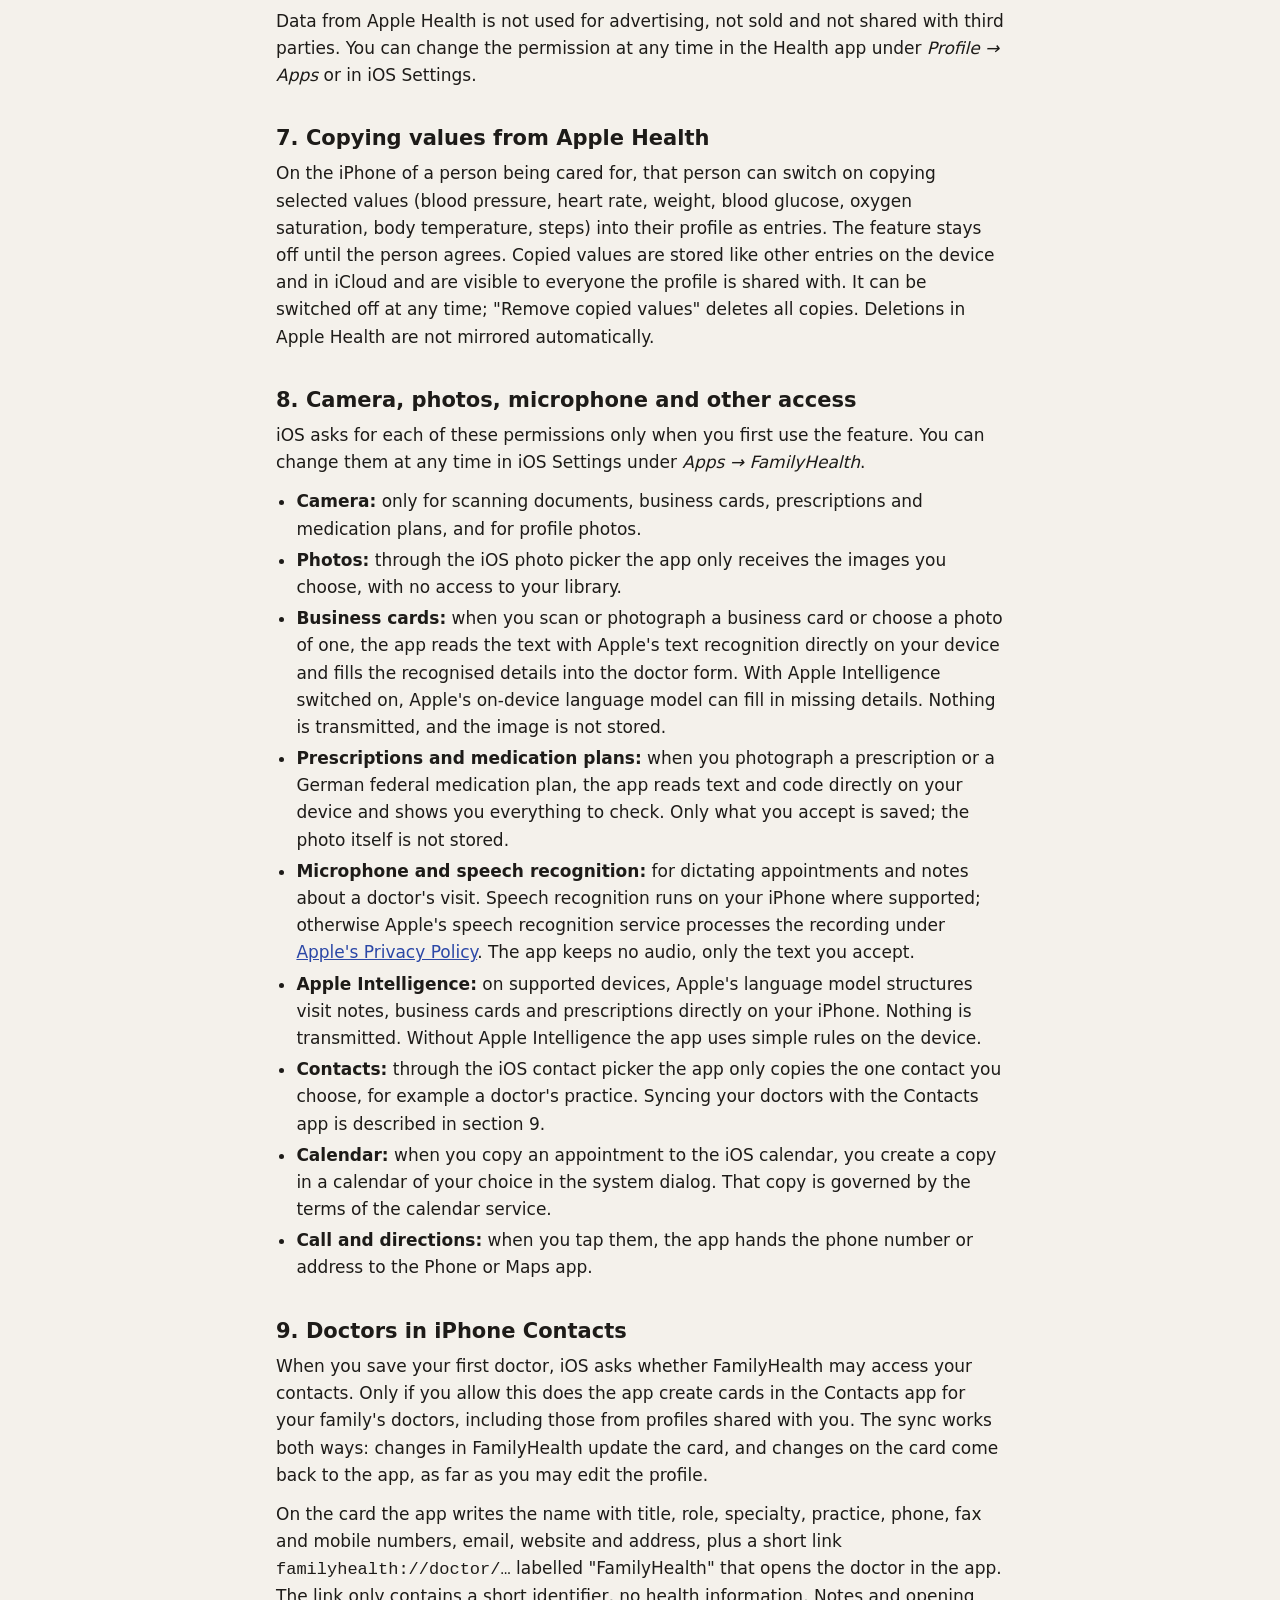
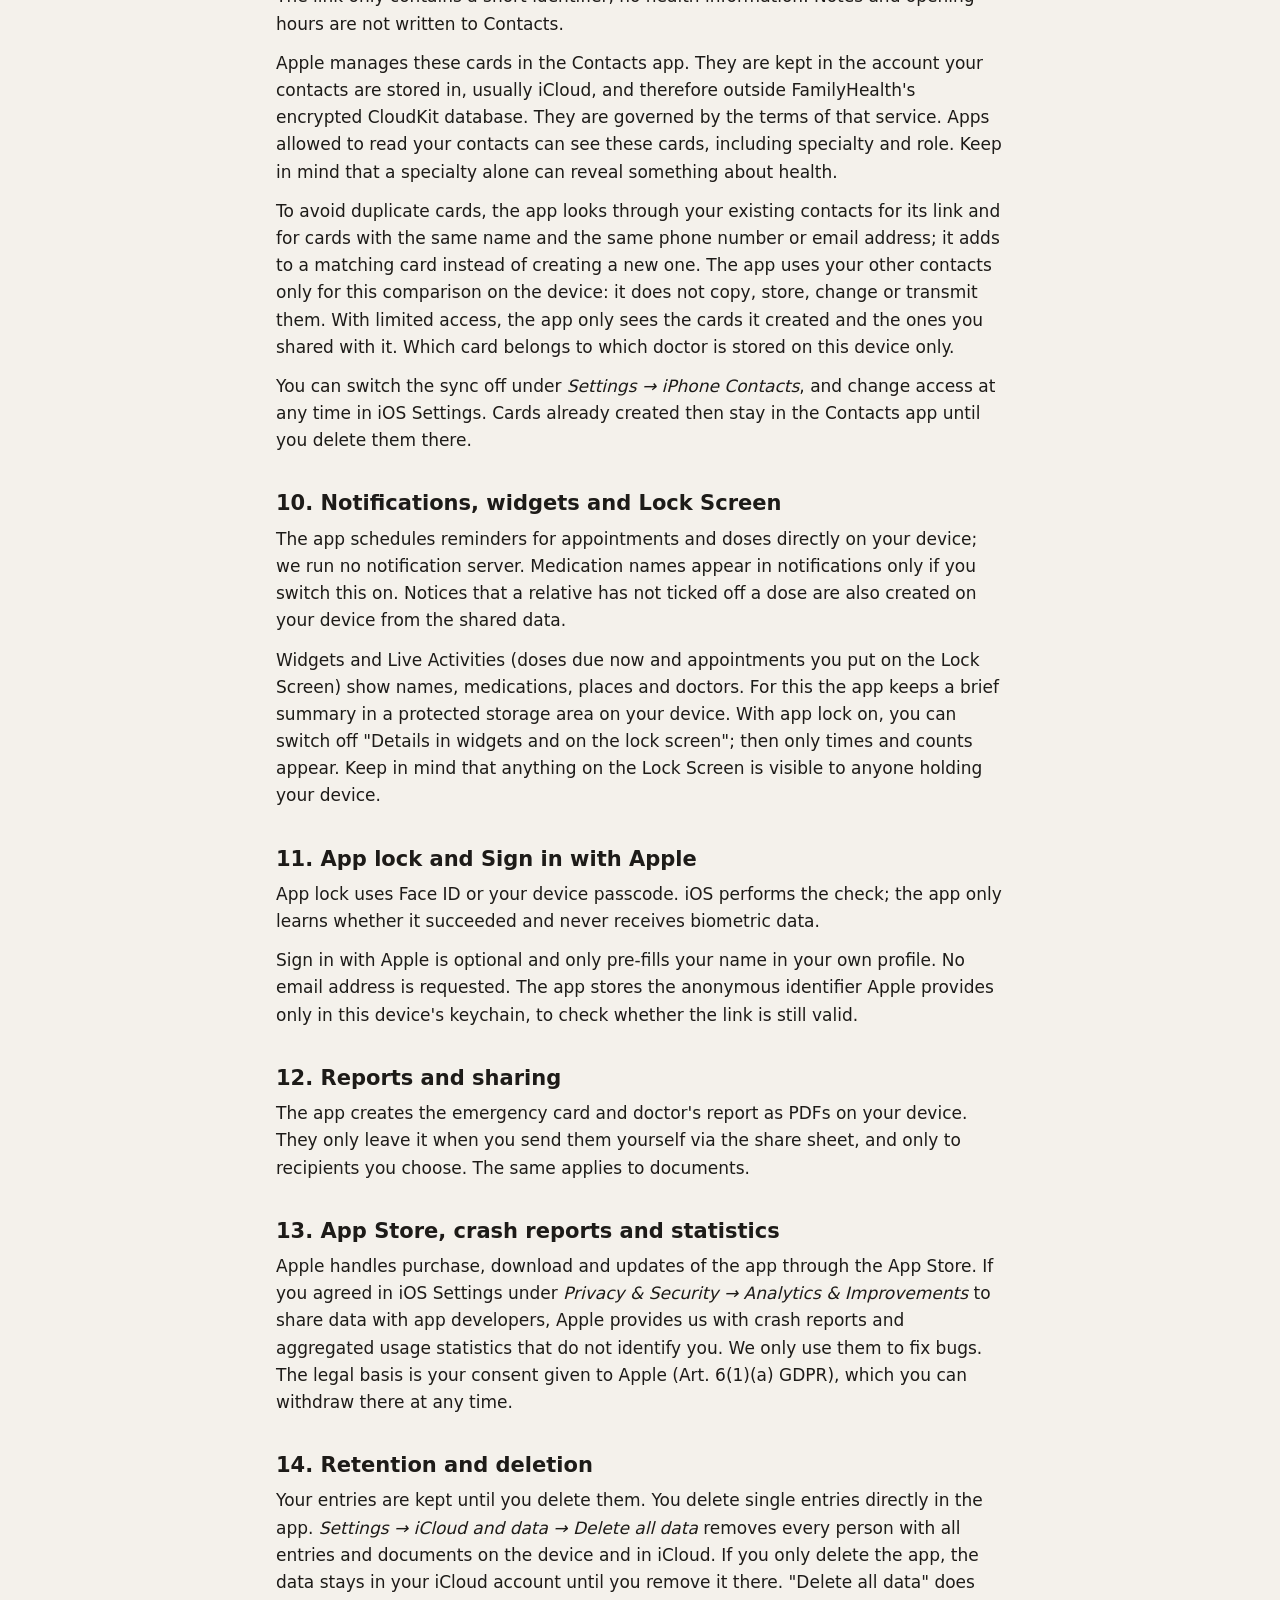
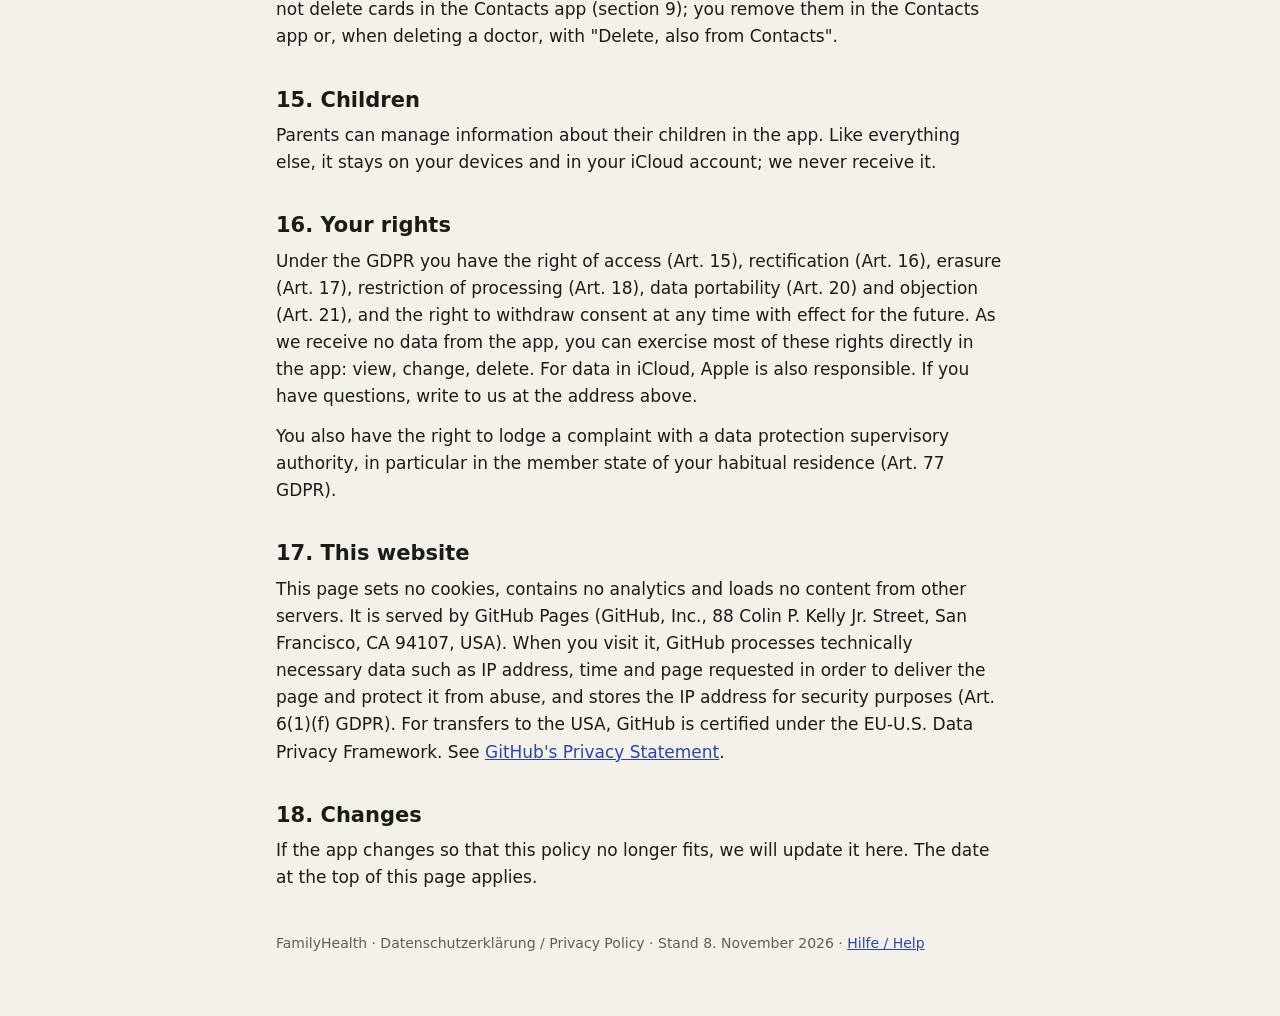
==== commit 8cb82312: "Update privacy policy and help for the current app Privacy: doctors in iPhone Contacts (address book" ====
--- a/datenschutz.html
+++ b/datenschutz.html
@@ -8,7 +8,7 @@
 <meta name="robots" content="index, follow">
 <!--
   Datenschutzerklärung für die App-Store-URL. Eigenständig: keine externen Schriften, Skripte, Bilder oder Cookies.
-  Veröffentlicht über GitHub Pages (Repository Alex-Shaggy/familyhealth); Abschnitt 16 nennt GitHub als Hosting-Anbieter.
+  Veröffentlicht über GitHub Pages (Repository Alex-Shaggy/familyhealth); Abschnitt 17 nennt GitHub als Hosting-Anbieter.
   Abschnitt 7 (Übernahme aus Apple Health) entfernen, wenn die Funktion im Store-Build abgeschaltet ist.
 -->
 <style>
@@ -87,7 +87,7 @@
     <span class="app">FamilyHealth</span>
   </div>
   <h1>Datenschutzerklärung</h1>
-  <p class="stand">Stand: 7. November 2026</p>
+  <p class="stand">Stand: 8. November 2026</p>
 
   <section class="summary" aria-labelledby="de-kurz">
     <h2 id="de-kurz">Kurz gesagt</h2>
@@ -95,7 +95,7 @@
       <li>FamilyHealth hat keine eigenen Server. Wir erhalten keine deiner Gesundheitsdaten.</li>
       <li>Deine Daten liegen auf deinen Geräten und, wenn du iCloud nutzt, verschlüsselt in deinem eigenen iCloud-Konto.</li>
       <li>Keine Werbung, kein Tracking, keine Analyse-Werkzeuge, kein Konto bei uns.</li>
-      <li>Daten verlassen dein Gerät nur über Apples iCloud oder wenn du selbst etwas teilst.</li>
+      <li>Texterkennung und Apple Intelligence laufen auf deinem iPhone. Daten verlassen es nur über iCloud, über Funktionen, die du selbst einschaltest (Ärzte in der Kontakte-App, Diktat), oder wenn du etwas teilst.</li>
     </ul>
   </section>
 
@@ -113,22 +113,23 @@
   <h2>3. Welche Daten die App speichert</h2>
   <p>Gespeichert wird nur, was du selbst einträgst oder ausdrücklich übernimmst, zum Beispiel:</p>
   <ul>
-    <li>Personen: Name, Geburtsdatum, Geschlecht, Beziehung, Foto, Farbe, Blutgruppe, Größe, Gewicht, Krankenversicherung, Einnahmezeiten</li>
+    <li>Personen: Name, Geburtsdatum, Geschlecht, Beziehung, Foto, Farbe, Telefonnummer, Blutgruppe, Größe, Gewicht, Krankenversicherung, Einnahmezeiten</li>
     <li>Allergien, Notfallkontakte, Organspende, Pflegegrad, Ort der Patientenverfügung</li>
-    <li>Ärztinnen und Ärzte mit Kontaktdaten</li>
-    <li>Termine mit Checklisten, Fragen und Ergebnissen</li>
-    <li>Medikamente, Einnahmepläne, abgehakte Einnahmen, Vorrat</li>
+    <li>Ärztinnen und Ärzte mit Funktion, Fachrichtung, Kontaktdaten und Sprechzeiten</li>
+    <li>Termine mit Checklisten, Fragen, Ergebnissen, Besuchsnotizen und Behandlungsverlauf; bei geprüften Ergebnissen, wer sie wann geprüft hat</li>
+    <li>Medikamente mit Pharmazentralnummer, Einnahmepläne, abgehakte Einnahmen, Vorrat, Wirkung und Beschwerden</li>
+    <li>Pflegeaufgaben mit Fälligkeit und dem Namen, wer sie übernommen oder erledigt hat</li>
     <li>Impfungen, Vorsorgeuntersuchungen, Messwerte, Diagnosen, Operationen, Klinikaufenthalte, Krankheitsverläufe und Symptome</li>
     <li>Dokumente wie Scans, Fotos und PDFs sowie der daraus erkannte Text</li>
   </ul>
-  <p>Viele dieser Angaben sind Gesundheitsdaten und damit besonders geschützt (Art. 9 DSGVO). Die Texterkennung in Dokumenten läuft vollständig auf deinem Gerät.</p>
+  <p>Viele dieser Angaben sind Gesundheitsdaten und damit besonders geschützt (Art. 9 DSGVO). Die Texterkennung in Dokumenten, Visitenkarten, Rezepten und Medikationsplänen läuft vollständig auf deinem Gerät.</p>
 
   <h2>4. Synchronisation über iCloud</h2>
   <p>Bist du auf deinem iPhone mit einem Apple-Account bei iCloud angemeldet, gleicht die App deine Daten über die <em>private</em> CloudKit-Datenbank in deinem eigenen iCloud-Konto mit deinen anderen Geräten ab. Gesundheitsangaben legt die App dort als verschlüsselte Felder ab; ausgenommen sind nur technische Angaben wie interne Kennungen, Zeitstempel, Reihenfolge und die gewählte Personenfarbe. Für den Abgleich schickt Apple stille Mitteilungen über seinen Push-Dienst an deine Geräte.</p>
   <p>Diese Daten liegen bei Apple. Wir als Entwickler können die private Datenbank deines Kontos nicht einsehen. Für iCloud gelten deine Vereinbarung mit Apple und die <a href="https://www.apple.com/de/legal/privacy/" rel="noopener">Datenschutzrichtlinie von Apple</a>. Ohne iCloud-Anmeldung bleiben alle Daten nur auf dem Gerät.</p>
 
   <h2>5. Teilen mit anderen Personen</h2>
-  <p>Du kannst das Profil einer Person mit anderen Apple-Accounts teilen, zum Beispiel das Profil deiner Mutter mit deinen Geschwistern. Die Einladung läuft über Apples Teilen-Funktion für iCloud. Eingeladene sehen alle Daten dieser Person und können sie, wenn du es erlaubst, auch bearbeiten. Apple zeigt den Beteiligten dabei Namen bzw. Kontaktangaben der anderen Teilnehmenden. Zu Einträgen speichert die App den Anzeigenamen, den du unter „Name in geteilten Profilen“ festlegst, damit sichtbar ist, wer etwas eingetragen hat.</p>
+  <p>Du kannst das Profil einer Person mit anderen Apple-Accounts teilen, zum Beispiel das Profil deiner Mutter mit deinen Geschwistern. Die Einladung läuft über Apples Teilen-Funktion für iCloud. Eingeladene sehen alle Daten dieser Person und können sie, wenn du es erlaubst, auch bearbeiten. Apple zeigt den Beteiligten dabei Namen bzw. Kontaktangaben der anderen Teilnehmenden. Zu Einträgen, abgehakten Einnahmen und Pflegeaufgaben speichert die App den Anzeigenamen, den du unter „Name in geteilten Profilen“ festlegst, damit sichtbar ist, wer etwas eingetragen, übernommen oder erledigt hat.</p>
   <p>Du kannst das Teilen jederzeit beenden; Eingeladene können eine Freigabe jederzeit verlassen. Was du teilst, entscheidest allein du.</p>
 
   <h2>6. Apple Health</h2>
@@ -139,43 +140,55 @@
   <h2>7. Werte aus Apple Health übernehmen</h2>
   <p>Auf dem iPhone einer betreuten Person kann diese Person selbst einschalten, dass ausgewählte Werte (Blutdruck, Puls, Gewicht, Blutzucker, Sauerstoffsättigung, Körpertemperatur, Schritte) als Einträge in ihr Profil übernommen werden. Die Funktion ist ausgeschaltet, bis die Person zustimmt. Übernommene Werte werden wie andere Einträge auf dem Gerät und in iCloud gespeichert und sind für alle sichtbar, mit denen das Profil geteilt ist. Ausschalten ist jederzeit möglich; „Übernommene Werte entfernen“ löscht alle Kopien. Löschungen in Apple Health werden nicht automatisch nachgezogen.</p>
 
-  <h2>8. Kamera, Fotos, Kontakte, Kalender</h2>
+  <h2>8. Kamera, Fotos, Mikrofon und weitere Zugriffe</h2>
+  <p>Jeden dieser Zugriffe erfragt iOS erst, wenn du die Funktion zum ersten Mal nutzt. Ändern kannst du ihn jederzeit in den iOS-Einstellungen unter <em>Apps → FamilyHealth</em>.</p>
   <ul>
-    <li><strong>Kamera:</strong> nur zum Scannen von Dokumenten, nach deiner Erlaubnis.</li>
+    <li><strong>Kamera:</strong> nur zum Scannen von Dokumenten, Visitenkarten, Rezepten und Medikationsplänen und für Profilfotos.</li>
     <li><strong>Fotos:</strong> Über die Fotoauswahl von iOS erhält die App nur die Bilder, die du auswählst, keinen Zugriff auf deine Mediathek.</li>
-    <li><strong>Kontakte:</strong> Über die Kontaktauswahl von iOS übernimmt die App nur den einen Kontakt, den du auswählst, zum Beispiel für eine Arztpraxis. Auf dein Adressbuch greift sie nicht zu.</li>
+    <li><strong>Visitenkarten:</strong> Scannst oder fotografierst du eine Visitenkarte oder wählst ein Foto davon aus, liest die App den Text mit der Texterkennung von Apple direkt auf deinem Gerät und trägt die erkannten Angaben in das Formular für die Ärztin oder den Arzt ein. Ist Apple Intelligence eingeschaltet, kann das Sprachmodell von Apple auf dem Gerät fehlende Angaben ergänzen. Dabei wird nichts übertragen, und das Bild wird nicht gespeichert.</li>
+    <li><strong>Rezepte und Medikationspläne:</strong> Fotografierst du ein Rezept oder einen bundeseinheitlichen Medikationsplan, liest die App Text und Code direkt auf deinem Gerät und zeigt dir alles zur Prüfung. Gespeichert wird nur, was du danach übernimmst; das Foto selbst wird nicht gespeichert.</li>
+    <li><strong>Mikrofon und Spracherkennung:</strong> zum Diktieren von Terminen und Notizen zum Arztbesuch. Die Spracherkennung läuft auf dem iPhone, wenn es das unterstützt; sonst verarbeitet Apples Spracherkennungsdienst die Aufnahme nach der <a href="https://www.apple.com/de/legal/privacy/" rel="noopener">Datenschutzrichtlinie von Apple</a>. Die App speichert keine Tonaufnahmen, nur den Text, den du übernimmst.</li>
+    <li><strong>Apple Intelligence:</strong> Auf unterstützten Geräten ordnet das Sprachmodell von Apple direkt auf dem iPhone Besuchsnotizen, Visitenkarten und Rezepte. Dabei wird nichts übertragen. Ohne Apple Intelligence nutzt die App einfache Regeln auf dem Gerät.</li>
+    <li><strong>Kontakte:</strong> Über die Kontaktauswahl von iOS übernimmt die App nur den einen Kontakt, den du auswählst, zum Beispiel für eine Arztpraxis. Den Abgleich deiner Ärztinnen und Ärzte mit der Kontakte-App beschreibt Abschnitt 9.</li>
     <li><strong>Kalender:</strong> Übernimmst du einen Termin in den iOS-Kalender, legst du im Systemdialog eine Kopie in einem Kalender deiner Wahl an. Für diese Kopie gelten die Bedingungen des jeweiligen Kalenderdienstes.</li>
     <li><strong>Anrufen und Route:</strong> Tippst du darauf, übergibt die App Telefonnummer bzw. Adresse an die Telefon- oder Karten-App.</li>
   </ul>
 
-  <h2>9. Mitteilungen und Widgets</h2>
-  <p>Erinnerungen an Termine und Einnahmen plant die App direkt auf deinem Gerät; es gibt keinen Mitteilungs-Server von uns. Medikamentennamen erscheinen in Mitteilungen nur, wenn du das einschaltest. Bedenke, dass Mitteilungen und Widgets auf dem Sperrbildschirm für alle sichtbar sind, die dein Gerät in der Hand halten.</p>
-  <p>Für die Widgets legt die App eine knappe Zusammenfassung in einem geschützten Speicherbereich auf deinem Gerät ab. Ist die App-Sperre eingeschaltet, zeigen die Widgets nur Zahlen.</p>
-
-  <h2>10. App-Sperre und Mit Apple anmelden</h2>
+  <h2>9. Ärzte in den iPhone-Kontakten</h2>
+  <p>Sicherst du die erste Ärztin oder den ersten Arzt, fragt iOS, ob FamilyHealth auf deine Kontakte zugreifen darf. Nur wenn du das erlaubst, legt die App für die Ärztinnen und Ärzte deiner Familie Karten in der Kontakte-App an, auch für die aus Profilen, die mit dir geteilt sind. Der Abgleich läuft in beide Richtungen: Änderungen in FamilyHealth landen auf der Karte, Änderungen auf der Karte kommen in die App zurück, soweit du das Profil bearbeiten darfst.</p>
+  <p>Auf die Karte schreibt die App Name mit Titel, Funktion, Fachrichtung, Praxis, Telefon, Fax- und Mobilnummer, E-Mail, Webseite und Adresse sowie einen kurzen Link <code>familyhealth://doctor/…</code> mit der Bezeichnung „FamilyHealth“, über den du die Ärztin oder den Arzt in der App öffnest. Der Link enthält nur eine kurze Kennung, keine Gesundheitsangaben. Notizen und Sprechzeiten schreibt die App nicht in die Kontakte.</p>
+  <p>Die Karten verwaltet Apple in der Kontakte-App. Sie liegen in dem Konto, in dem deine Kontakte gespeichert werden, meist iCloud, und damit außerhalb der verschlüsselten CloudKit-Datenbank von FamilyHealth. Für sie gelten die Bedingungen des jeweiligen Dienstes. Apps, die deine Kontakte lesen dürfen, sehen diese Karten, auch Fachrichtung und Funktion. Bedenke, dass schon eine Fachrichtung etwas über die Gesundheit verraten kann.</p>
+  <p>Damit keine doppelten Karten entstehen, sucht die App in deinen vorhandenen Kontakten nach ihrem Link und nach Karten mit gleichem Namen und gleicher Telefonnummer oder E-Mail-Adresse; eine passende Karte ergänzt sie, statt eine neue anzulegen. Deine übrigen Kontakte nutzt die App nur für diesen Vergleich auf dem Gerät: Sie übernimmt sie nicht, speichert sie nicht, ändert sie nicht und überträgt sie nicht. Gibst du nur eingeschränkten Zugriff, sieht die App nur die Karten, die sie angelegt hat, und die, die du freigegeben hast. Welche Karte zu welcher Ärztin oder welchem Arzt gehört, speichert die App nur auf diesem Gerät.</p>
+  <p>Ausschalten kannst du den Abgleich unter <em>Einstellungen → iPhone-Kontakte</em>, den Zugriff jederzeit in den iOS-Einstellungen. Bereits angelegte Karten bleiben dann in der Kontakte-App, bis du sie dort löschst.</p>
+
+  <h2>10. Mitteilungen, Widgets und Sperrbildschirm</h2>
+  <p>Erinnerungen an Termine und Einnahmen plant die App direkt auf deinem Gerät; es gibt keinen Mitteilungs-Server von uns. Medikamentennamen erscheinen in Mitteilungen nur, wenn du das einschaltest. Hinweise, dass eine angehörige Person eine Einnahme noch nicht abgehakt hat, entstehen ebenfalls auf deinem Gerät aus den geteilten Daten.</p>
+  <p>Widgets und Live-Aktivitäten (fällige Einnahmen und Termine, die du auf den Sperrbildschirm legst) zeigen Namen, Medikamente, Orte und Ärzte. Dafür legt die App eine knappe Zusammenfassung in einem geschützten Speicherbereich auf deinem Gerät ab. Mit eingeschalteter App-Sperre kannst du „Details in Widgets und auf dem Sperrbildschirm“ ausschalten; dann erscheinen nur Uhrzeiten und Anzahlen. Bedenke, dass alles auf dem Sperrbildschirm für alle sichtbar ist, die dein Gerät in der Hand halten.</p>
+
+  <h2>11. App-Sperre und Mit Apple anmelden</h2>
   <p>Die App-Sperre nutzt Face ID bzw. den Gerätecode. Die Prüfung übernimmt iOS; die App erfährt nur, ob sie erfolgreich war, und erhält keine biometrischen Daten.</p>
   <p>„Mit Apple anmelden“ ist freiwillig und füllt nur deinen Namen im eigenen Profil vor. Eine E-Mail-Adresse wird nicht abgefragt. Die anonyme Kennung, die Apple dabei übermittelt, speichert die App nur im Schlüsselbund dieses Geräts, um zu prüfen, ob die Verknüpfung noch besteht.</p>
 
-  <h2>11. Berichte und Teilen</h2>
+  <h2>12. Berichte und Teilen</h2>
   <p>Notfallkarte und Arztbericht erzeugt die App als PDF auf deinem Gerät. Sie verlassen es nur, wenn du sie selbst über das Teilen-Menü versendest, und nur an Empfänger, die du auswählst. Dasselbe gilt für Dokumente.</p>
 
-  <h2>12. App Store, Absturzberichte und Statistiken</h2>
+  <h2>13. App Store, Absturzberichte und Statistiken</h2>
   <p>Kauf, Download und Updates der App wickelt Apple über den App Store ab. Hast du in den iOS-Einstellungen unter <em>Datenschutz &amp; Sicherheit → Analyse &amp; Verbesserungen</em> zugestimmt, Daten mit App-Entwicklern zu teilen, stellt Apple uns Absturzberichte und zusammengefasste Nutzungsstatistiken ohne Bezug zu deiner Person bereit. Wir nutzen sie nur, um Fehler zu beheben. Rechtsgrundlage ist deine Einwilligung gegenüber Apple (Art. 6 Abs. 1 lit. a DSGVO), die du dort jederzeit widerrufen kannst.</p>
 
-  <h2>13. Speicherdauer und Löschen</h2>
-  <p>Deine Einträge bleiben gespeichert, bis du sie löschst. Einzelne Einträge löschst du direkt in der App. Unter <em>Einstellungen → Profil und iCloud → Alle Daten löschen</em> entfernst du alle Personen mit allen Einträgen und Dokumenten auf dem Gerät und in iCloud. Löschst du nur die App, bleiben die Daten in deinem iCloud-Konto erhalten, bis du sie dort entfernst.</p>
-
-  <h2>14. Kinder</h2>
+  <h2>14. Speicherdauer und Löschen</h2>
+  <p>Deine Einträge bleiben gespeichert, bis du sie löschst. Einzelne Einträge löschst du direkt in der App. Unter <em>Einstellungen → iCloud und Daten → Alle Daten löschen</em> entfernst du alle Personen mit allen Einträgen und Dokumenten auf dem Gerät und in iCloud. Löschst du nur die App, bleiben die Daten in deinem iCloud-Konto erhalten, bis du sie dort entfernst. Karten in der Kontakte-App (Abschnitt 9) löscht „Alle Daten löschen“ nicht; du entfernst sie in der Kontakte-App oder beim Löschen einer Ärztin oder eines Arztes mit „Löschen, auch aus Kontakten“.</p>
+
+  <h2>15. Kinder</h2>
   <p>Eltern können in der App Angaben zu ihren Kindern verwalten. Diese Angaben bleiben wie alle anderen auf euren Geräten und in eurem iCloud-Konto; wir erhalten sie nicht.</p>
 
-  <h2>15. Deine Rechte</h2>
+  <h2>16. Deine Rechte</h2>
   <p>Du hast nach der DSGVO das Recht auf Auskunft (Art. 15), Berichtigung (Art. 16), Löschung (Art. 17), Einschränkung der Verarbeitung (Art. 18), Datenübertragbarkeit (Art. 20) und Widerspruch (Art. 21) sowie das Recht, Einwilligungen jederzeit mit Wirkung für die Zukunft zu widerrufen. Da wir keine Daten aus der App erhalten, kannst du die meisten dieser Rechte direkt in der App ausüben: ansehen, ändern, löschen. Für Daten in iCloud ist zusätzlich Apple zuständig. Bei Fragen schreib uns gern an die oben genannte Adresse.</p>
   <p>Du hast außerdem das Recht, dich bei einer Datenschutz-Aufsichtsbehörde zu beschweren, insbesondere in dem Mitgliedstaat deines Aufenthaltsorts (Art. 77 DSGVO).</p>
 
-  <h2>16. Diese Webseite</h2>
+  <h2>17. Diese Webseite</h2>
   <p>Diese Seite setzt keine Cookies, enthält keine Analyse-Werkzeuge und lädt keine Inhalte von anderen Servern. Sie wird über GitHub Pages bereitgestellt (GitHub, Inc., 88 Colin P. Kelly Jr. Street, San Francisco, CA 94107, USA). Beim Aufruf verarbeitet GitHub technisch notwendige Angaben wie IP-Adresse, Zeitpunkt und aufgerufene Seite, um die Seite auszuliefern und vor Missbrauch zu schützen, und speichert die IP-Adresse aus Sicherheitsgründen (Art. 6 Abs. 1 lit. f DSGVO). Für die Übermittlung in die USA ist GitHub nach dem EU-US Data Privacy Framework zertifiziert. Mehr dazu in der <a href="https://docs.github.com/de/site-policy/privacy-policies/github-general-privacy-statement" rel="noopener">Datenschutzerklärung von GitHub</a>.</p>
 
-  <h2>17. Änderungen</h2>
+  <h2>18. Änderungen</h2>
   <p>Ändert sich die App so, dass diese Erklärung nicht mehr passt, aktualisieren wir sie hier. Maßgeblich ist der Stand oben auf dieser Seite.</p>
 </article>
 
@@ -196,7 +209,7 @@
     <span class="app">FamilyHealth</span>
   </div>
   <h1>Privacy Policy</h1>
-  <p class="stand">Last updated: 7 November 2026</p>
+  <p class="stand">Last updated: 8 November 2026</p>
 
   <section class="summary" aria-labelledby="en-short">
     <h2 id="en-short">In short</h2>
@@ -204,7 +217,7 @@
       <li>FamilyHealth has no servers of its own. We never receive your health data.</li>
       <li>Your data stays on your devices and, if you use iCloud, encrypted in your own iCloud account.</li>
       <li>No ads, no tracking, no analytics, no account with us.</li>
-      <li>Data only leaves your device through Apple's iCloud or when you share something yourself.</li>
+      <li>Text recognition and Apple Intelligence run on your iPhone. Data only leaves it through iCloud, through features you switch on yourself (doctors in the Contacts app, dictation), or when you share something.</li>
     </ul>
   </section>
 
@@ -222,22 +235,23 @@
   <h2>3. What the app stores</h2>
   <p>The app only stores what you enter or explicitly import, for example:</p>
   <ul>
-    <li>People: name, date of birth, sex, relationship, photo, colour, blood type, height, weight, health insurance, dose times</li>
+    <li>People: name, date of birth, sex, relationship, photo, colour, phone number, blood type, height, weight, health insurance, dose times</li>
     <li>Allergies, emergency contacts, organ donation, care level, location of the advance directive</li>
-    <li>Doctors with contact details</li>
-    <li>Appointments with checklists, questions and results</li>
-    <li>Medications, schedules, doses ticked off, supply</li>
+    <li>Doctors with role, specialty, contact details and opening hours</li>
+    <li>Appointments with checklists, questions, results, visit notes and treatment history; for checked results, who checked them and when</li>
+    <li>Medications with their German product number (PZN), schedules, doses ticked off, supply, effects and complaints</li>
+    <li>Care tasks with due dates and the name of whoever took them on or completed them</li>
     <li>Vaccinations, check-ups, measurements, diagnoses, surgeries, hospital stays, illness episodes and symptoms</li>
     <li>Documents such as scans, photos and PDFs, and the text recognised in them</li>
   </ul>
-  <p>Much of this is health data and therefore specially protected (Art. 9 GDPR). Text recognition in documents runs entirely on your device.</p>
+  <p>Much of this is health data and therefore specially protected (Art. 9 GDPR). Text recognition in documents, business cards, prescriptions and medication plans runs entirely on your device.</p>
 
   <h2>4. Sync via iCloud</h2>
   <p>If you are signed in to iCloud with an Apple Account, the app syncs your data with your other devices through the <em>private</em> CloudKit database in your own iCloud account. The app stores health information there as encrypted fields; the only exceptions are technical details such as internal identifiers, timestamps, sort order and the chosen person colour. To sync, Apple sends silent notifications to your devices via its push service.</p>
   <p>This data is held by Apple. As the developer, we cannot see the private database of your account. iCloud is governed by your agreement with Apple and <a href="https://www.apple.com/legal/privacy/" rel="noopener">Apple's Privacy Policy</a>. Without iCloud, all data stays on the device only.</p>
 
   <h2>5. Sharing with other people</h2>
-  <p>You can share a person's profile with other Apple Accounts, for example your mother's profile with your siblings. Invitations use Apple's iCloud sharing. Invitees see all of that person's data and, if you allow it, can edit it. Apple shows participants the names or contact details of the other participants. With each entry the app stores the display name you set under "Name in shared profiles", so everyone can see who added it.</p>
+  <p>You can share a person's profile with other Apple Accounts, for example your mother's profile with your siblings. Invitations use Apple's iCloud sharing. Invitees see all of that person's data and, if you allow it, can edit it. Apple shows participants the names or contact details of the other participants. With entries, doses ticked off and care tasks the app stores the display name you set under "Name in shared profiles", so everyone can see who added, took on or completed something.</p>
   <p>You can stop sharing at any time; invitees can leave a share at any time. What you share is entirely up to you.</p>
 
   <h2>6. Apple Health</h2>
@@ -248,47 +262,59 @@
   <h2>7. Copying values from Apple Health</h2>
   <p>On the iPhone of a person being cared for, that person can switch on copying selected values (blood pressure, heart rate, weight, blood glucose, oxygen saturation, body temperature, steps) into their profile as entries. The feature stays off until the person agrees. Copied values are stored like other entries on the device and in iCloud and are visible to everyone the profile is shared with. It can be switched off at any time; "Remove copied values" deletes all copies. Deletions in Apple Health are not mirrored automatically.</p>
 
-  <h2>8. Camera, photos, contacts, calendar</h2>
+  <h2>8. Camera, photos, microphone and other access</h2>
+  <p>iOS asks for each of these permissions only when you first use the feature. You can change them at any time in iOS Settings under <em>Apps → FamilyHealth</em>.</p>
   <ul>
-    <li><strong>Camera:</strong> only for scanning documents, with your permission.</li>
+    <li><strong>Camera:</strong> only for scanning documents, business cards, prescriptions and medication plans, and for profile photos.</li>
     <li><strong>Photos:</strong> through the iOS photo picker the app only receives the images you choose, with no access to your library.</li>
-    <li><strong>Contacts:</strong> through the iOS contact picker the app only copies the one contact you choose, for example a doctor's practice. It does not access your address book.</li>
+    <li><strong>Business cards:</strong> when you scan or photograph a business card or choose a photo of one, the app reads the text with Apple's text recognition directly on your device and fills the recognised details into the doctor form. With Apple Intelligence switched on, Apple's on-device language model can fill in missing details. Nothing is transmitted, and the image is not stored.</li>
+    <li><strong>Prescriptions and medication plans:</strong> when you photograph a prescription or a German federal medication plan, the app reads text and code directly on your device and shows you everything to check. Only what you accept is saved; the photo itself is not stored.</li>
+    <li><strong>Microphone and speech recognition:</strong> for dictating appointments and notes about a doctor's visit. Speech recognition runs on your iPhone where supported; otherwise Apple's speech recognition service processes the recording under <a href="https://www.apple.com/legal/privacy/" rel="noopener">Apple's Privacy Policy</a>. The app keeps no audio, only the text you accept.</li>
+    <li><strong>Apple Intelligence:</strong> on supported devices, Apple's language model structures visit notes, business cards and prescriptions directly on your iPhone. Nothing is transmitted. Without Apple Intelligence the app uses simple rules on the device.</li>
+    <li><strong>Contacts:</strong> through the iOS contact picker the app only copies the one contact you choose, for example a doctor's practice. Syncing your doctors with the Contacts app is described in section 9.</li>
     <li><strong>Calendar:</strong> when you copy an appointment to the iOS calendar, you create a copy in a calendar of your choice in the system dialog. That copy is governed by the terms of the calendar service.</li>
     <li><strong>Call and directions:</strong> when you tap them, the app hands the phone number or address to the Phone or Maps app.</li>
   </ul>
 
-  <h2>9. Notifications and widgets</h2>
-  <p>The app schedules reminders for appointments and doses directly on your device; we run no notification server. Medication names appear in notifications only if you switch this on. Keep in mind that notifications and widgets on the Lock Screen are visible to anyone holding your device.</p>
-  <p>For widgets, the app keeps a brief summary in a protected storage area on your device. With app lock switched on, widgets only show numbers.</p>
-
-  <h2>10. App lock and Sign in with Apple</h2>
+  <h2>9. Doctors in iPhone Contacts</h2>
+  <p>When you save your first doctor, iOS asks whether FamilyHealth may access your contacts. Only if you allow this does the app create cards in the Contacts app for your family's doctors, including those from profiles shared with you. The sync works both ways: changes in FamilyHealth update the card, and changes on the card come back to the app, as far as you may edit the profile.</p>
+  <p>On the card the app writes the name with title, role, specialty, practice, phone, fax and mobile numbers, email, website and address, plus a short link <code>familyhealth://doctor/…</code> labelled "FamilyHealth" that opens the doctor in the app. The link only contains a short identifier, no health information. Notes and opening hours are not written to Contacts.</p>
+  <p>Apple manages these cards in the Contacts app. They are kept in the account your contacts are stored in, usually iCloud, and therefore outside FamilyHealth's encrypted CloudKit database. They are governed by the terms of that service. Apps allowed to read your contacts can see these cards, including specialty and role. Keep in mind that a specialty alone can reveal something about health.</p>
+  <p>To avoid duplicate cards, the app looks through your existing contacts for its link and for cards with the same name and the same phone number or email address; it adds to a matching card instead of creating a new one. The app uses your other contacts only for this comparison on the device: it does not copy, store, change or transmit them. With limited access, the app only sees the cards it created and the ones you shared with it. Which card belongs to which doctor is stored on this device only.</p>
+  <p>You can switch the sync off under <em>Settings → iPhone Contacts</em>, and change access at any time in iOS Settings. Cards already created then stay in the Contacts app until you delete them there.</p>
+
+  <h2>10. Notifications, widgets and Lock Screen</h2>
+  <p>The app schedules reminders for appointments and doses directly on your device; we run no notification server. Medication names appear in notifications only if you switch this on. Notices that a relative has not ticked off a dose are also created on your device from the shared data.</p>
+  <p>Widgets and Live Activities (doses due now and appointments you put on the Lock Screen) show names, medications, places and doctors. For this the app keeps a brief summary in a protected storage area on your device. With app lock on, you can switch off "Details in widgets and on the lock screen"; then only times and counts appear. Keep in mind that anything on the Lock Screen is visible to anyone holding your device.</p>
+
+  <h2>11. App lock and Sign in with Apple</h2>
   <p>App lock uses Face ID or your device passcode. iOS performs the check; the app only learns whether it succeeded and never receives biometric data.</p>
   <p>Sign in with Apple is optional and only pre-fills your name in your own profile. No email address is requested. The app stores the anonymous identifier Apple provides only in this device's keychain, to check whether the link is still valid.</p>
 
-  <h2>11. Reports and sharing</h2>
+  <h2>12. Reports and sharing</h2>
   <p>The app creates the emergency card and doctor's report as PDFs on your device. They only leave it when you send them yourself via the share sheet, and only to recipients you choose. The same applies to documents.</p>
 
-  <h2>12. App Store, crash reports and statistics</h2>
+  <h2>13. App Store, crash reports and statistics</h2>
   <p>Apple handles purchase, download and updates of the app through the App Store. If you agreed in iOS Settings under <em>Privacy &amp; Security → Analytics &amp; Improvements</em> to share data with app developers, Apple provides us with crash reports and aggregated usage statistics that do not identify you. We only use them to fix bugs. The legal basis is your consent given to Apple (Art. 6(1)(a) GDPR), which you can withdraw there at any time.</p>
 
-  <h2>13. Retention and deletion</h2>
-  <p>Your entries are kept until you delete them. You delete single entries directly in the app. <em>Settings → Profile and iCloud → Delete all data</em> removes every person with all entries and documents on the device and in iCloud. If you only delete the app, the data stays in your iCloud account until you remove it there.</p>
-
-  <h2>14. Children</h2>
+  <h2>14. Retention and deletion</h2>
+  <p>Your entries are kept until you delete them. You delete single entries directly in the app. <em>Settings → iCloud and data → Delete all data</em> removes every person with all entries and documents on the device and in iCloud. If you only delete the app, the data stays in your iCloud account until you remove it there. "Delete all data" does not delete cards in the Contacts app (section 9); you remove them in the Contacts app or, when deleting a doctor, with "Delete, also from Contacts".</p>
+
+  <h2>15. Children</h2>
   <p>Parents can manage information about their children in the app. Like everything else, it stays on your devices and in your iCloud account; we never receive it.</p>
 
-  <h2>15. Your rights</h2>
+  <h2>16. Your rights</h2>
   <p>Under the GDPR you have the right of access (Art. 15), rectification (Art. 16), erasure (Art. 17), restriction of processing (Art. 18), data portability (Art. 20) and objection (Art. 21), and the right to withdraw consent at any time with effect for the future. As we receive no data from the app, you can exercise most of these rights directly in the app: view, change, delete. For data in iCloud, Apple is also responsible. If you have questions, write to us at the address above.</p>
   <p>You also have the right to lodge a complaint with a data protection supervisory authority, in particular in the member state of your habitual residence (Art. 77 GDPR).</p>
 
-  <h2>16. This website</h2>
+  <h2>17. This website</h2>
   <p>This page sets no cookies, contains no analytics and loads no content from other servers. It is served by GitHub Pages (GitHub, Inc., 88 Colin P. Kelly Jr. Street, San Francisco, CA 94107, USA). When you visit it, GitHub processes technically necessary data such as IP address, time and page requested in order to deliver the page and protect it from abuse, and stores the IP address for security purposes (Art. 6(1)(f) GDPR). For transfers to the USA, GitHub is certified under the EU-U.S. Data Privacy Framework. See <a href="https://docs.github.com/en/site-policy/privacy-policies/github-general-privacy-statement" rel="noopener">GitHub's Privacy Statement</a>.</p>
 
-  <h2>17. Changes</h2>
+  <h2>18. Changes</h2>
   <p>If the app changes so that this policy no longer fits, we will update it here. The date at the top of this page applies.</p>
 </article>
 
-<footer>FamilyHealth · Datenschutzerklärung / Privacy Policy · Stand 7. November 2026 · <a href="support.html">Hilfe / Help</a></footer>
+<footer>FamilyHealth · Datenschutzerklärung / Privacy Policy · Stand 8. November 2026 · <a href="support.html">Hilfe / Help</a></footer>
 </main>
 </body>
 </html>
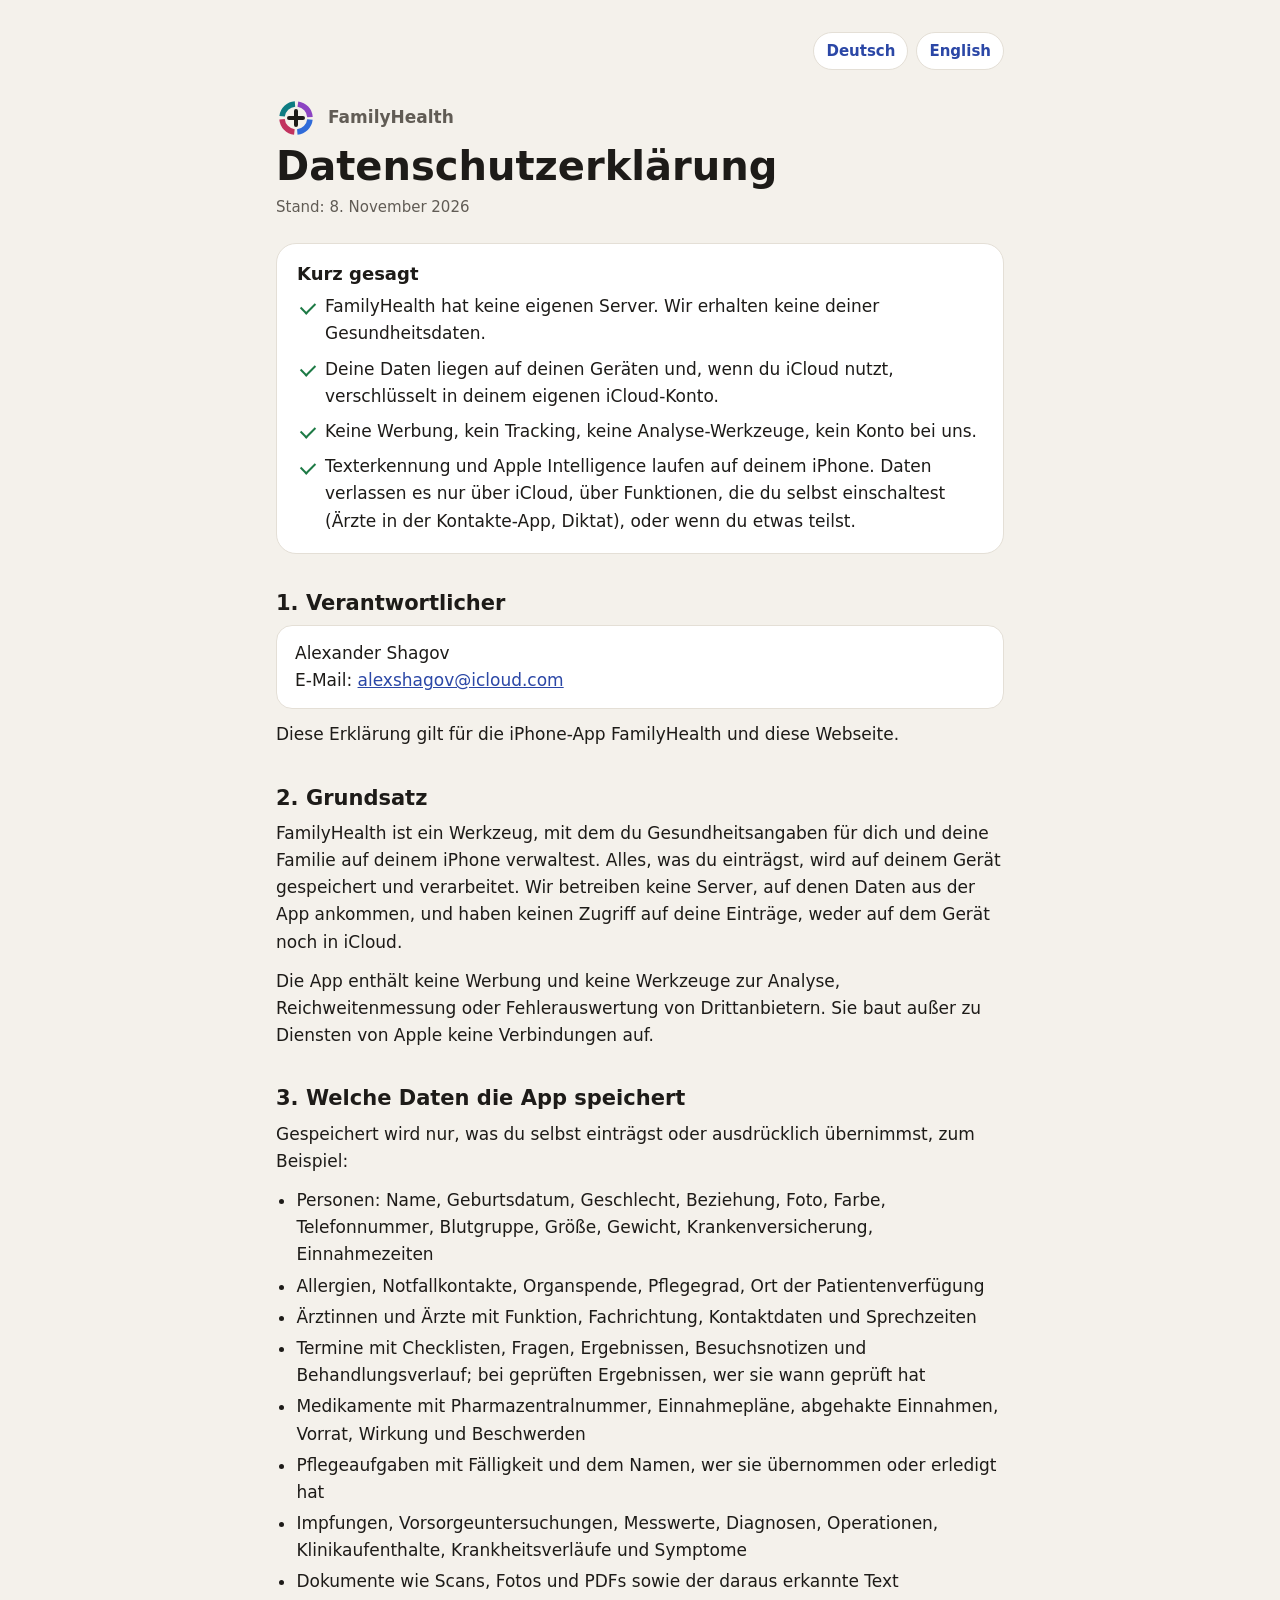
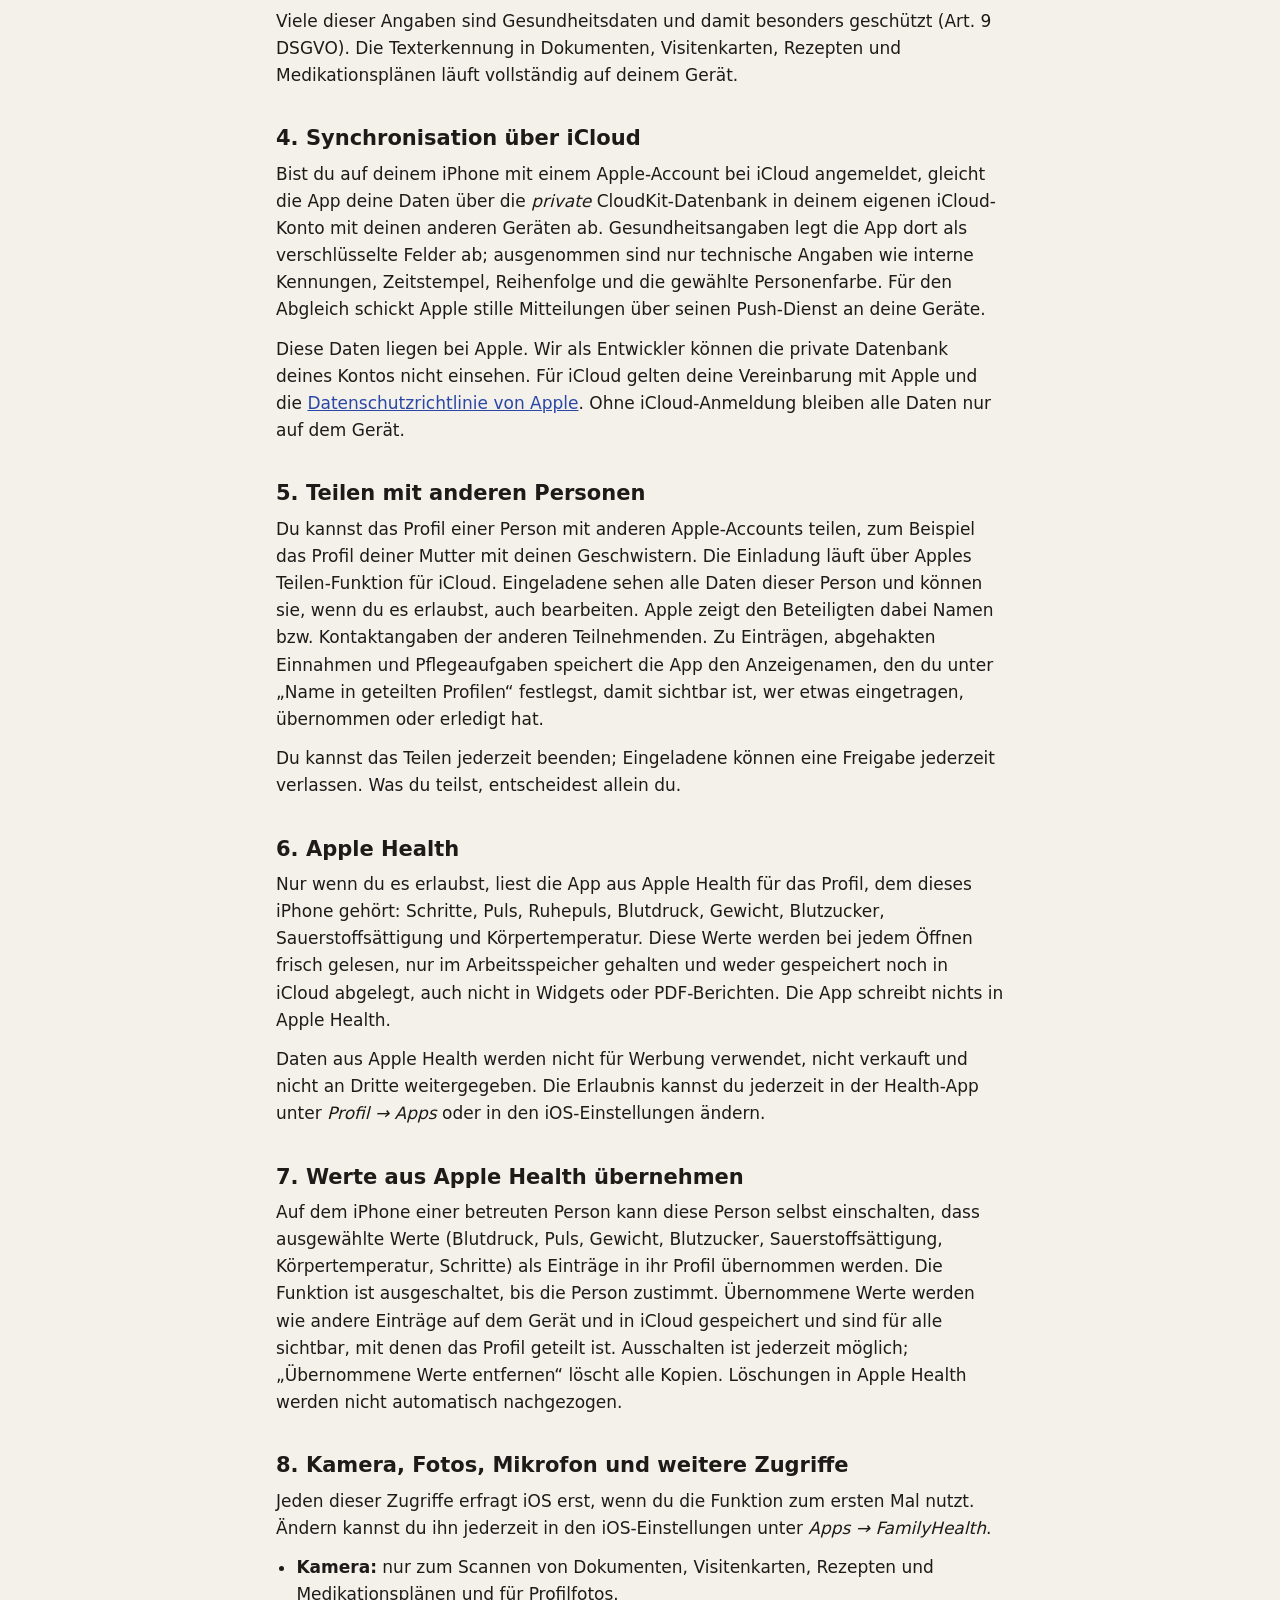
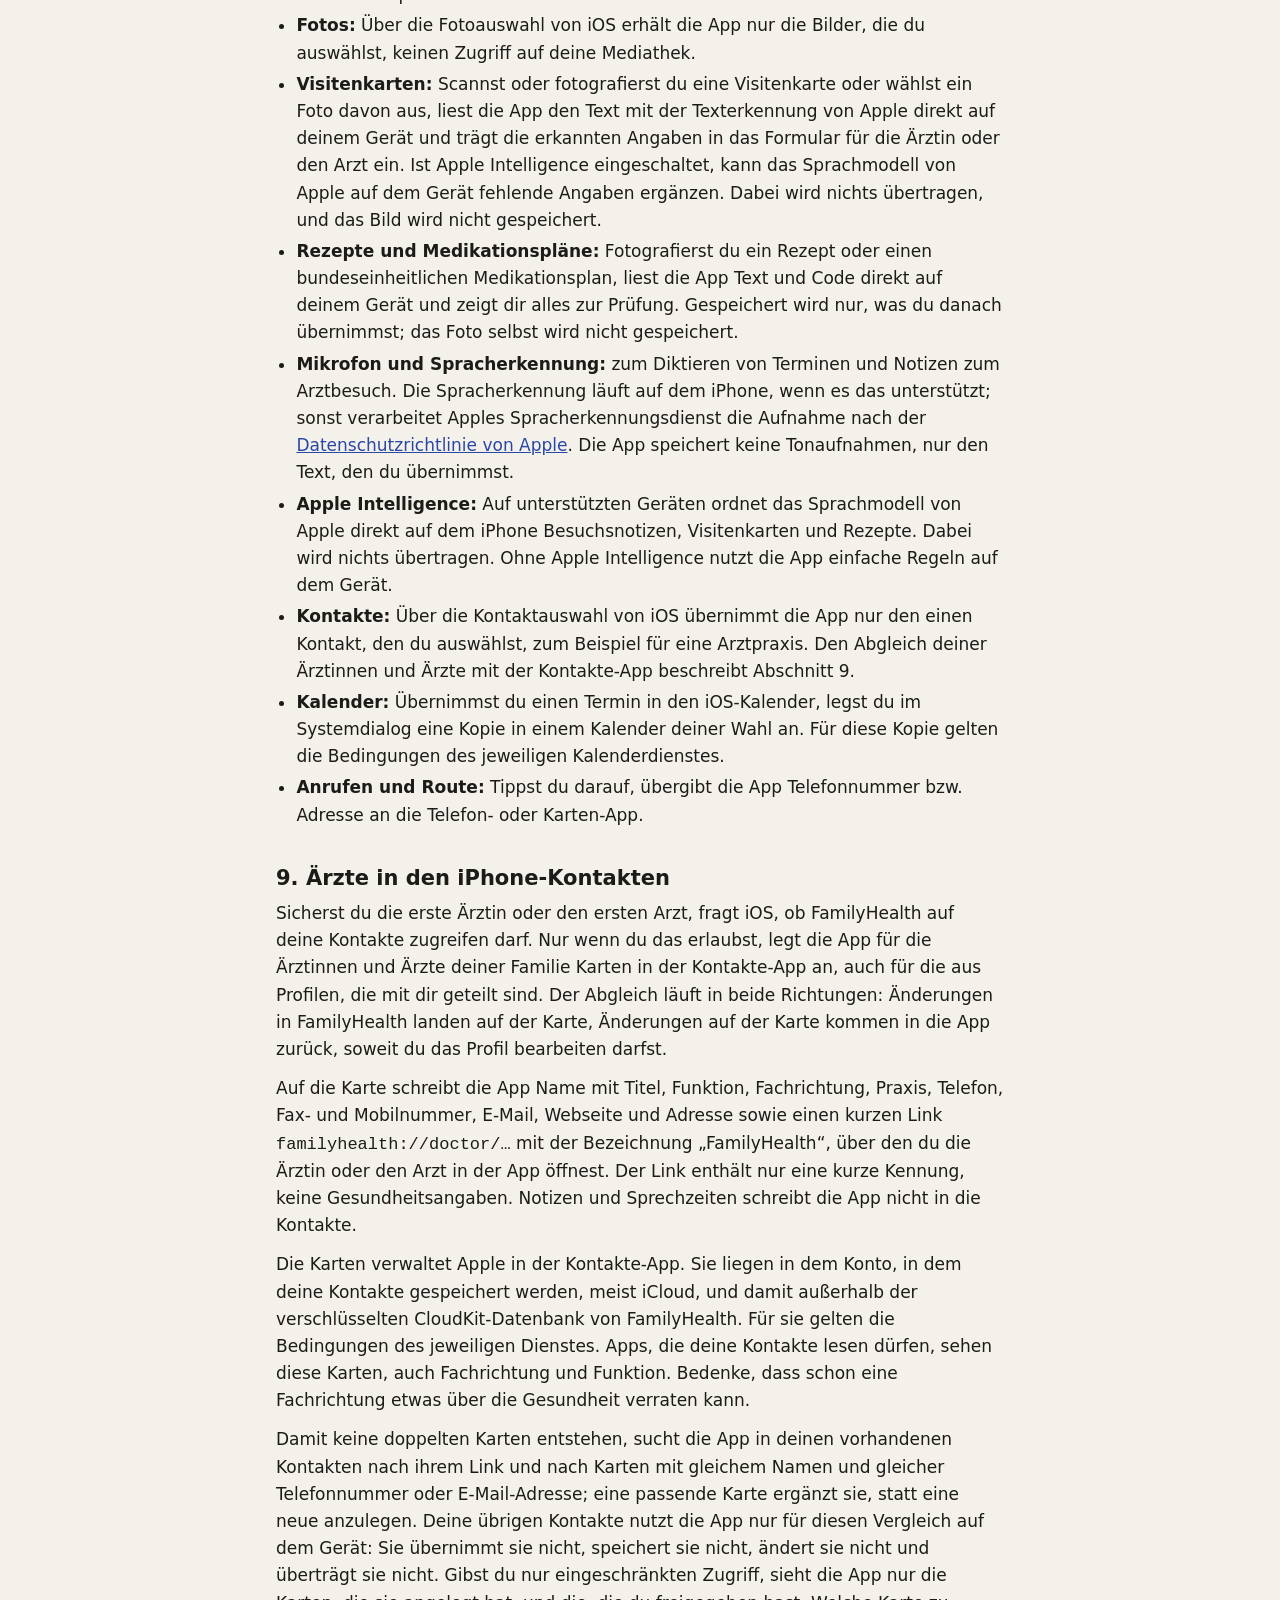
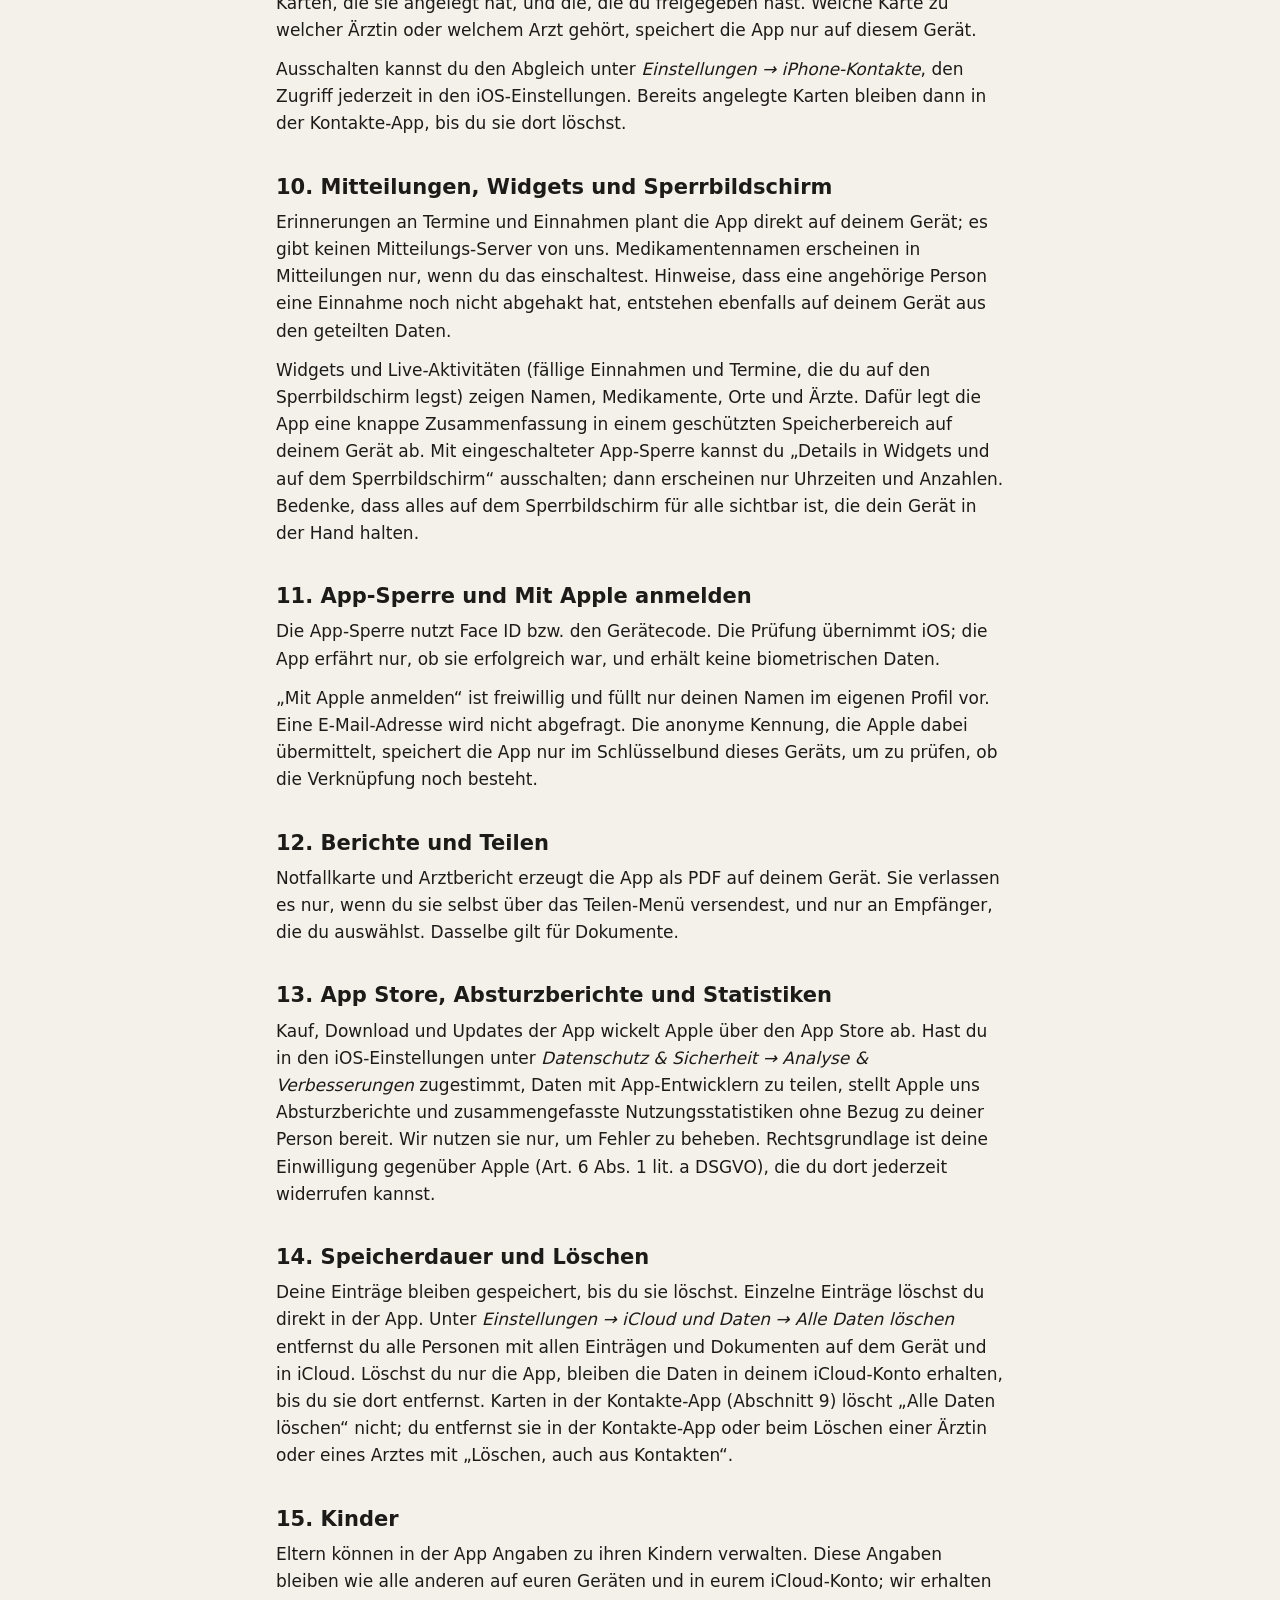
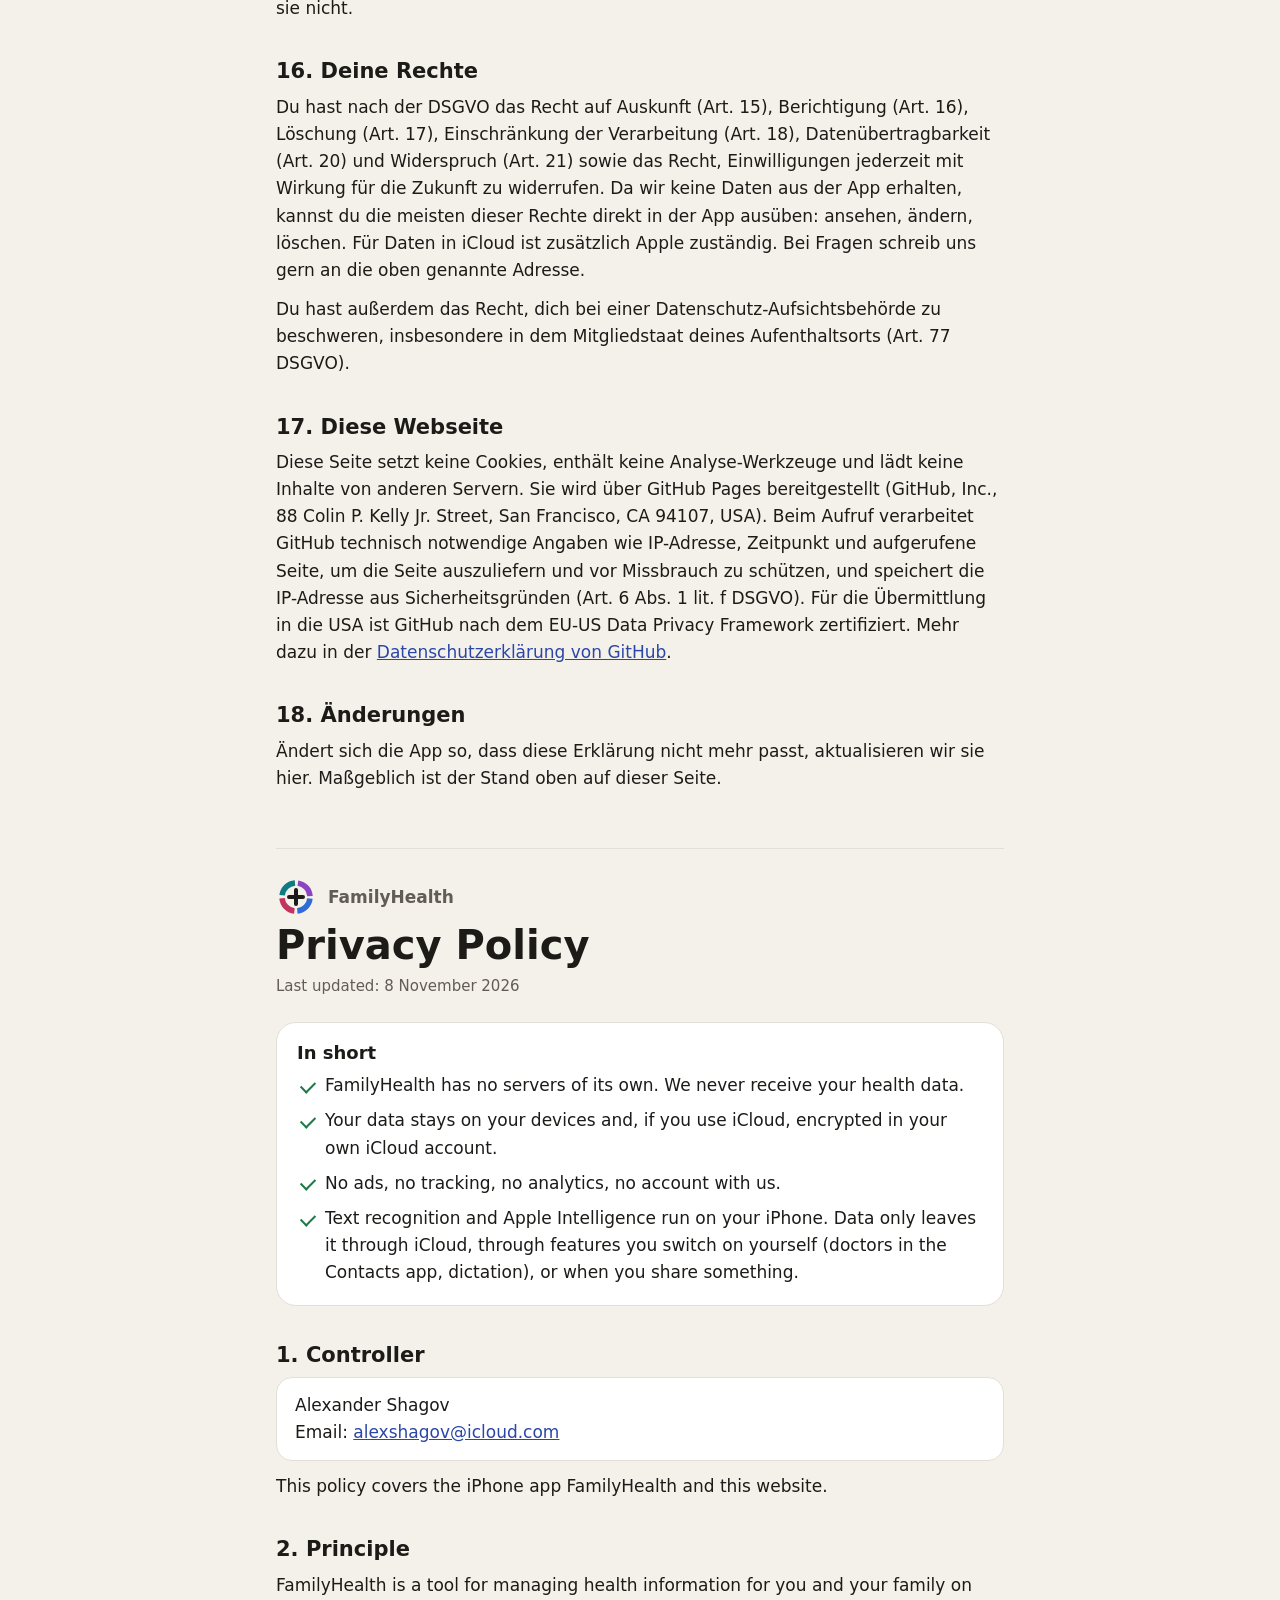
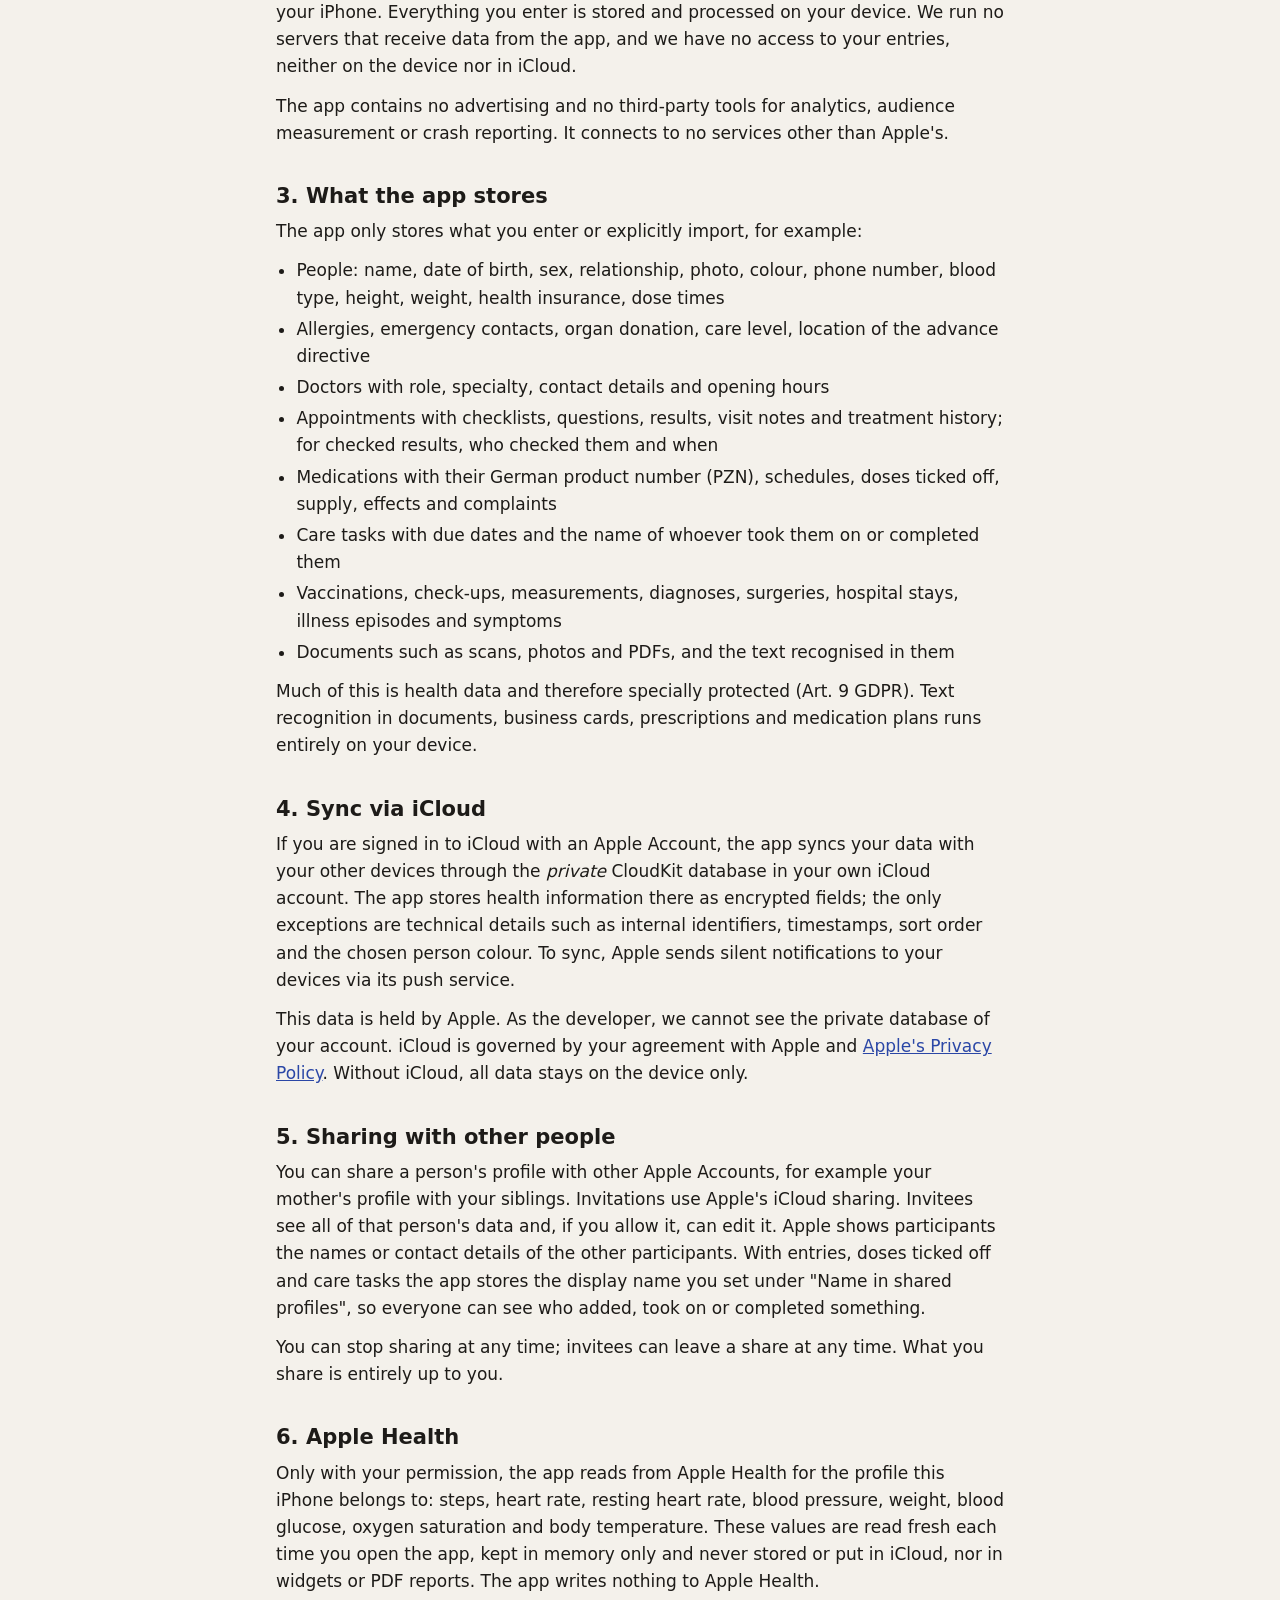
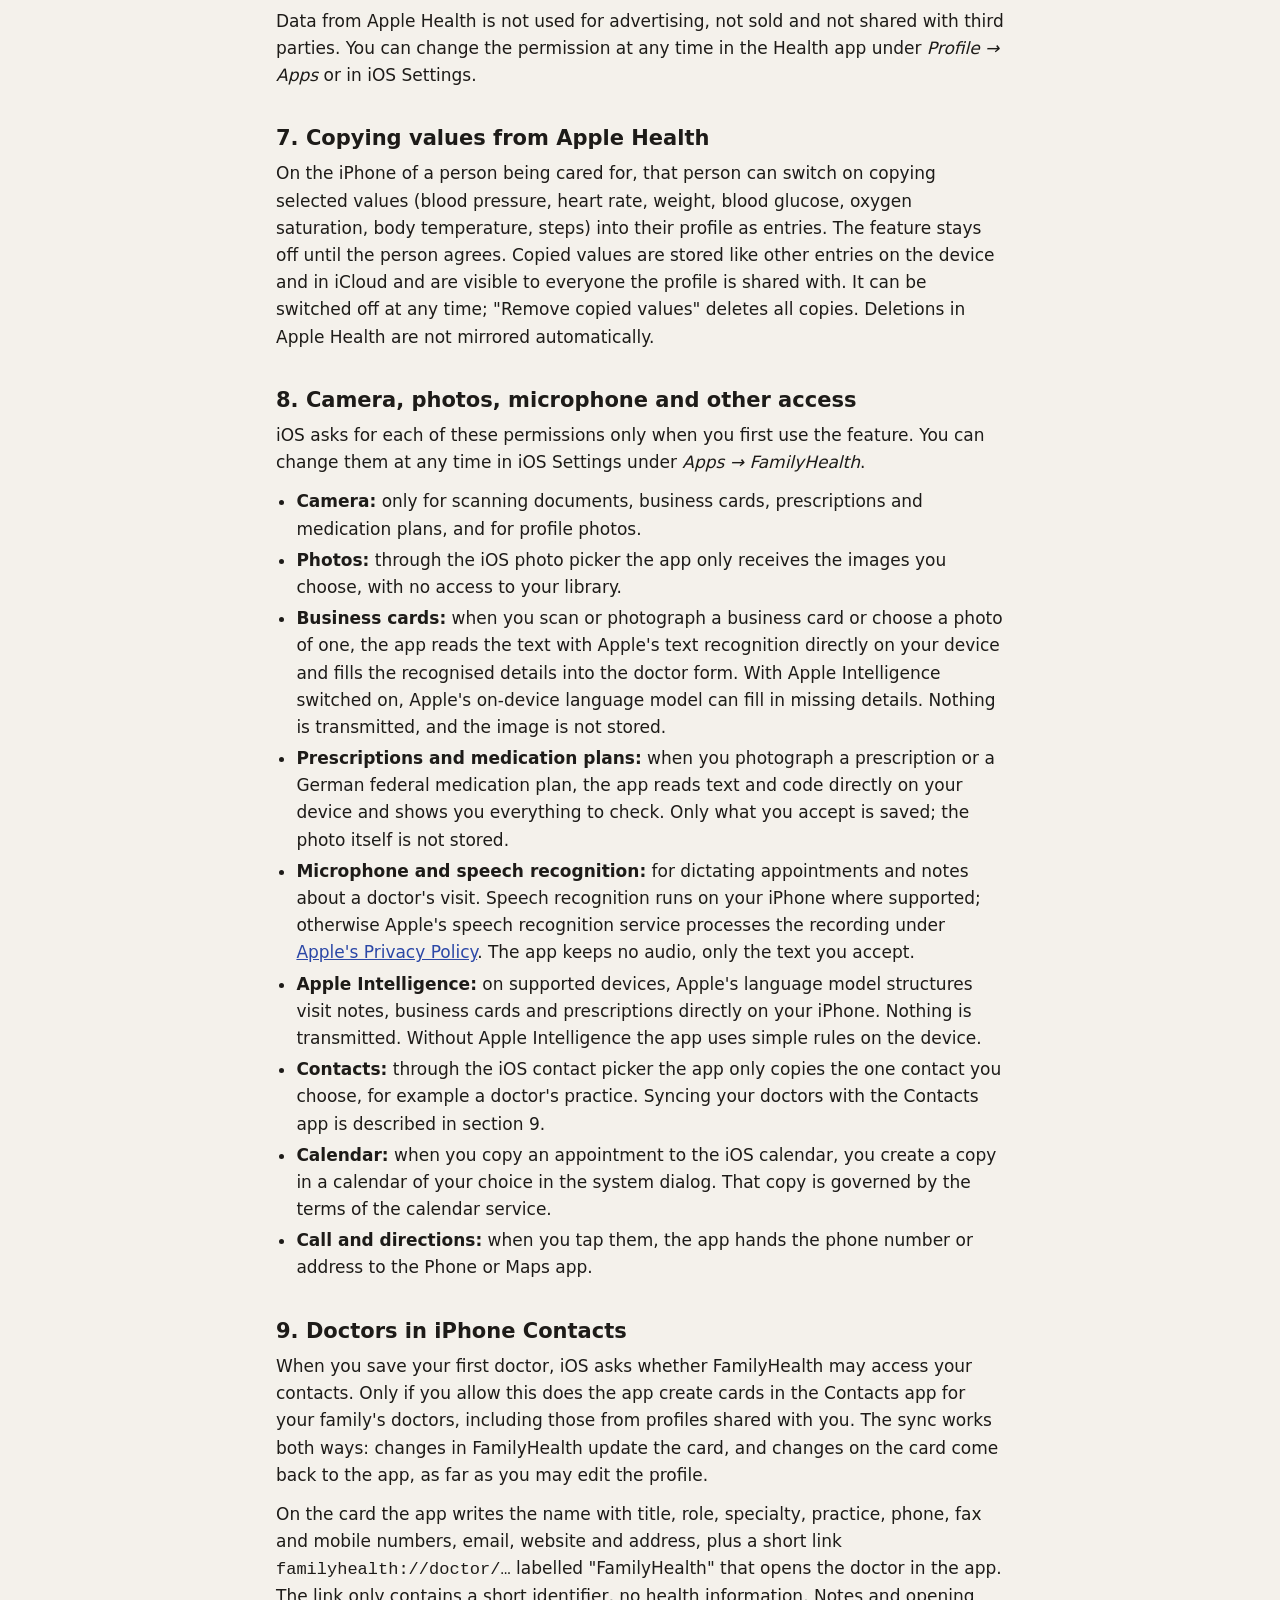
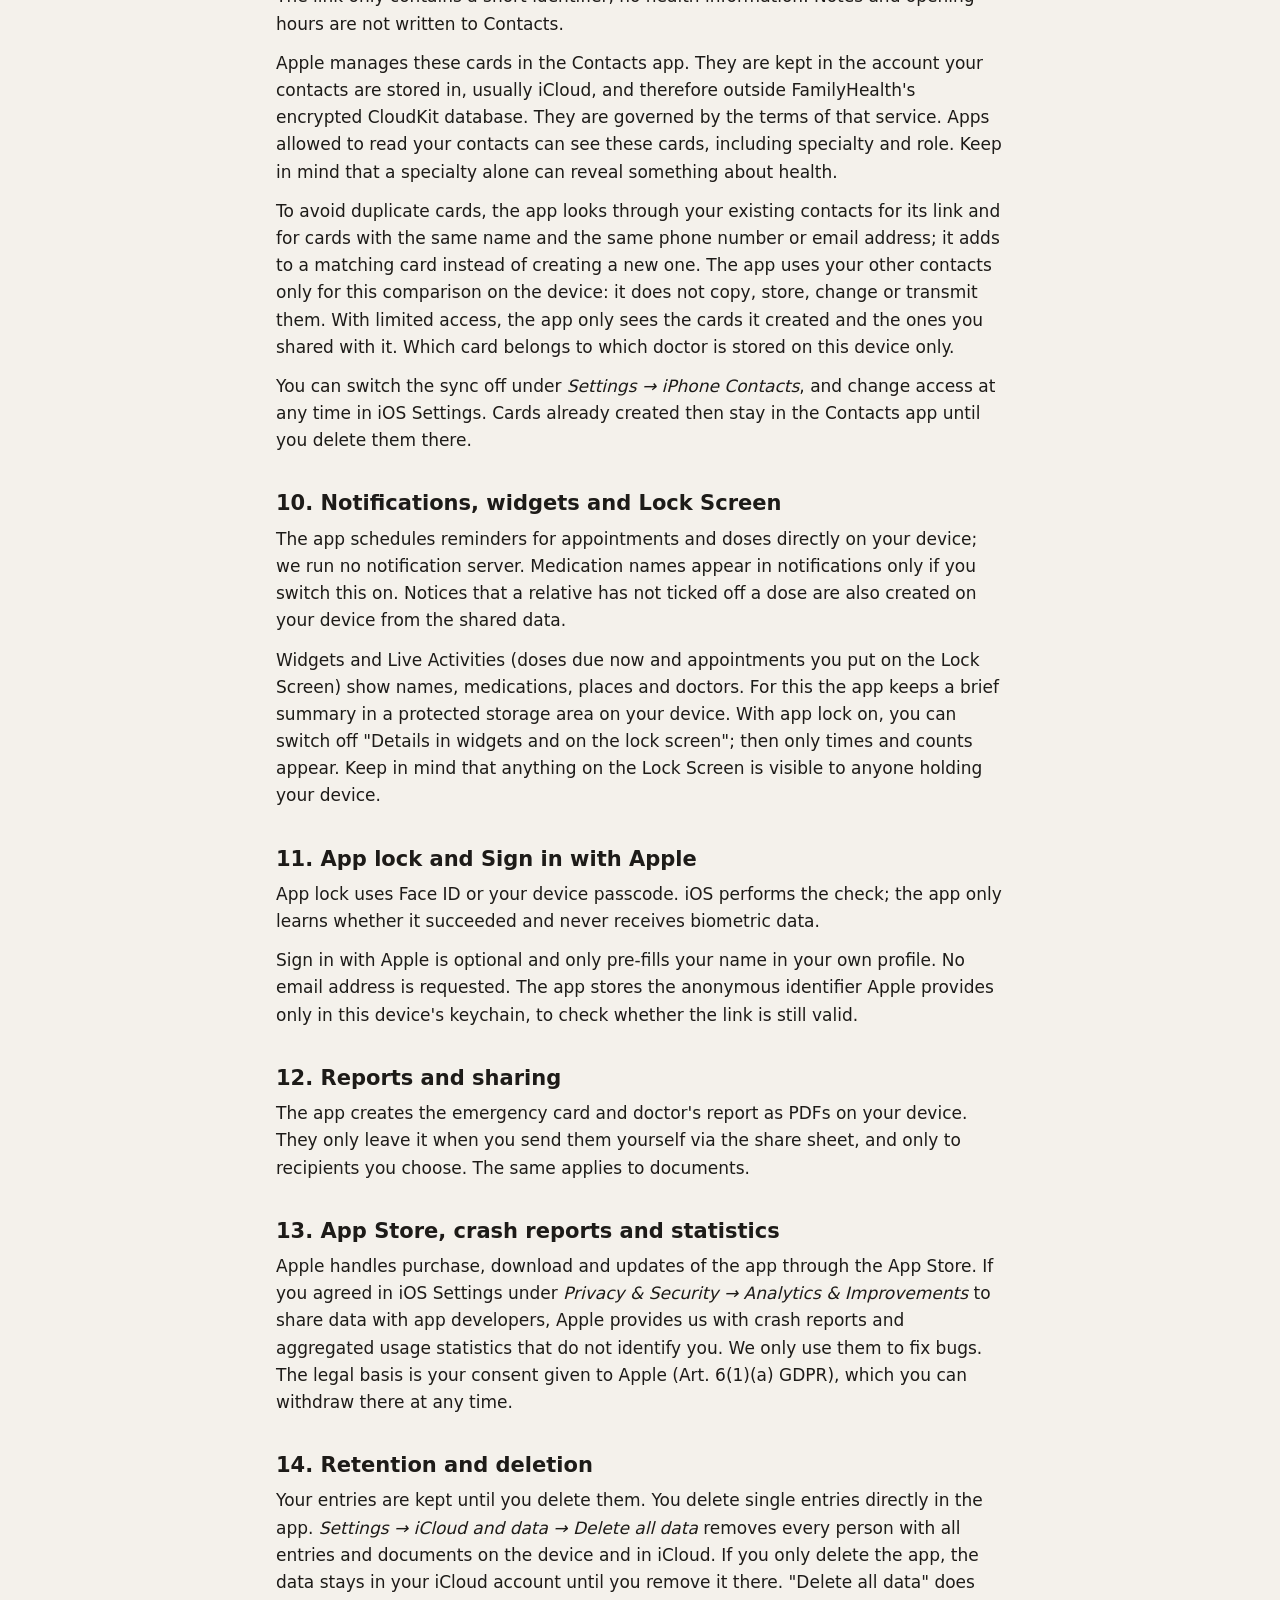
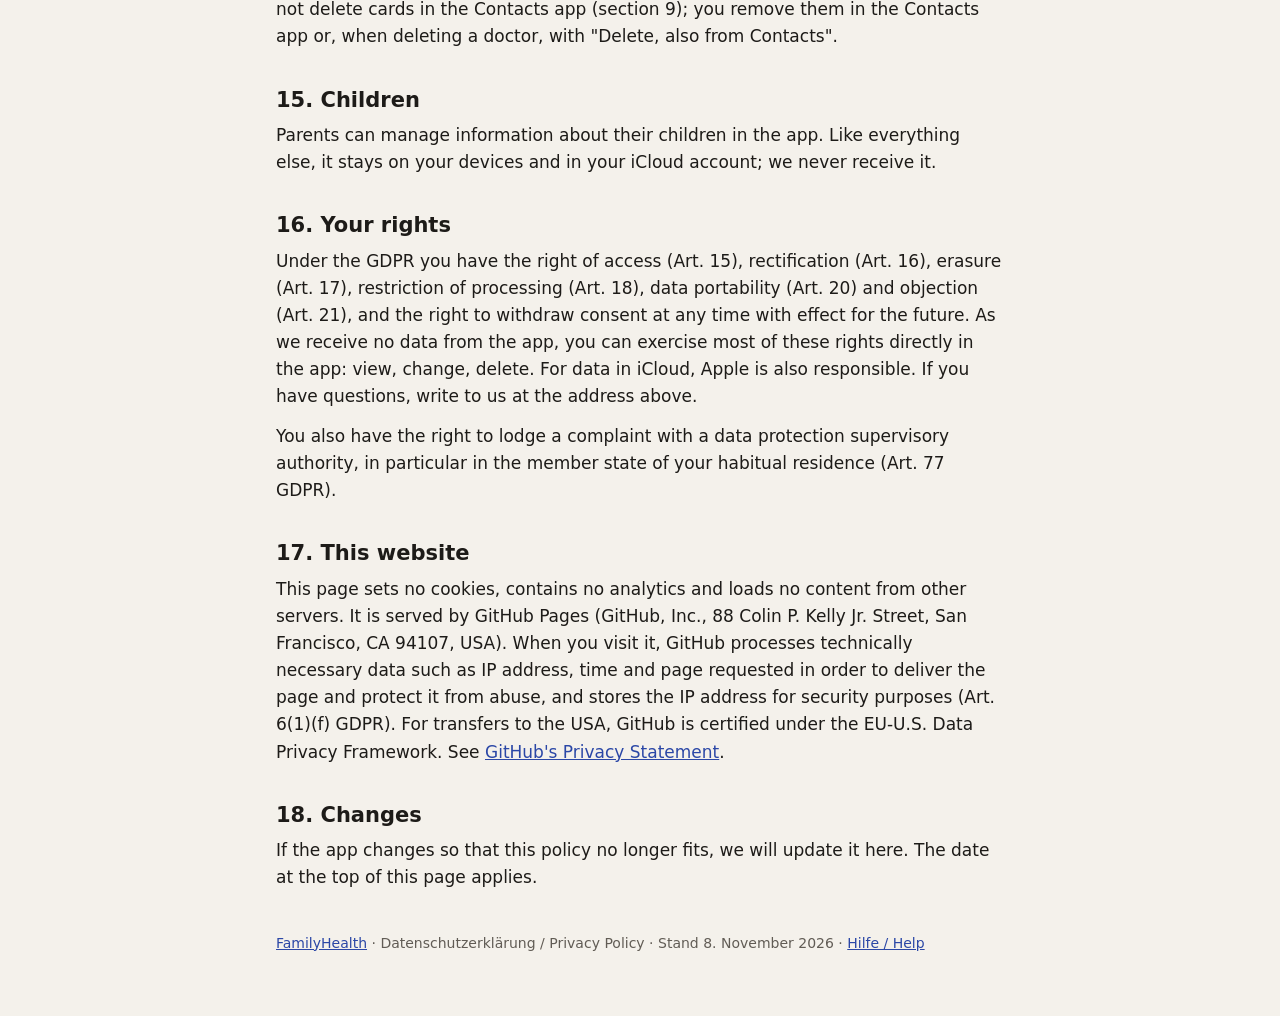
==== commit 538f9dca: "Add start page in German and English as marketing URL Start page with app icon, header motif, the Ge" ====
--- a/datenschutz.html
+++ b/datenschutz.html
@@ -314,7 +314,7 @@
   <p>If the app changes so that this policy no longer fits, we will update it here. The date at the top of this page applies.</p>
 </article>
 
-<footer>FamilyHealth · Datenschutzerklärung / Privacy Policy · Stand 8. November 2026 · <a href="support.html">Hilfe / Help</a></footer>
+<footer><a href="./">FamilyHealth</a> · Datenschutzerklärung / Privacy Policy · Stand 8. November 2026 · <a href="support.html">Hilfe / Help</a></footer>
 </main>
 </body>
 </html>
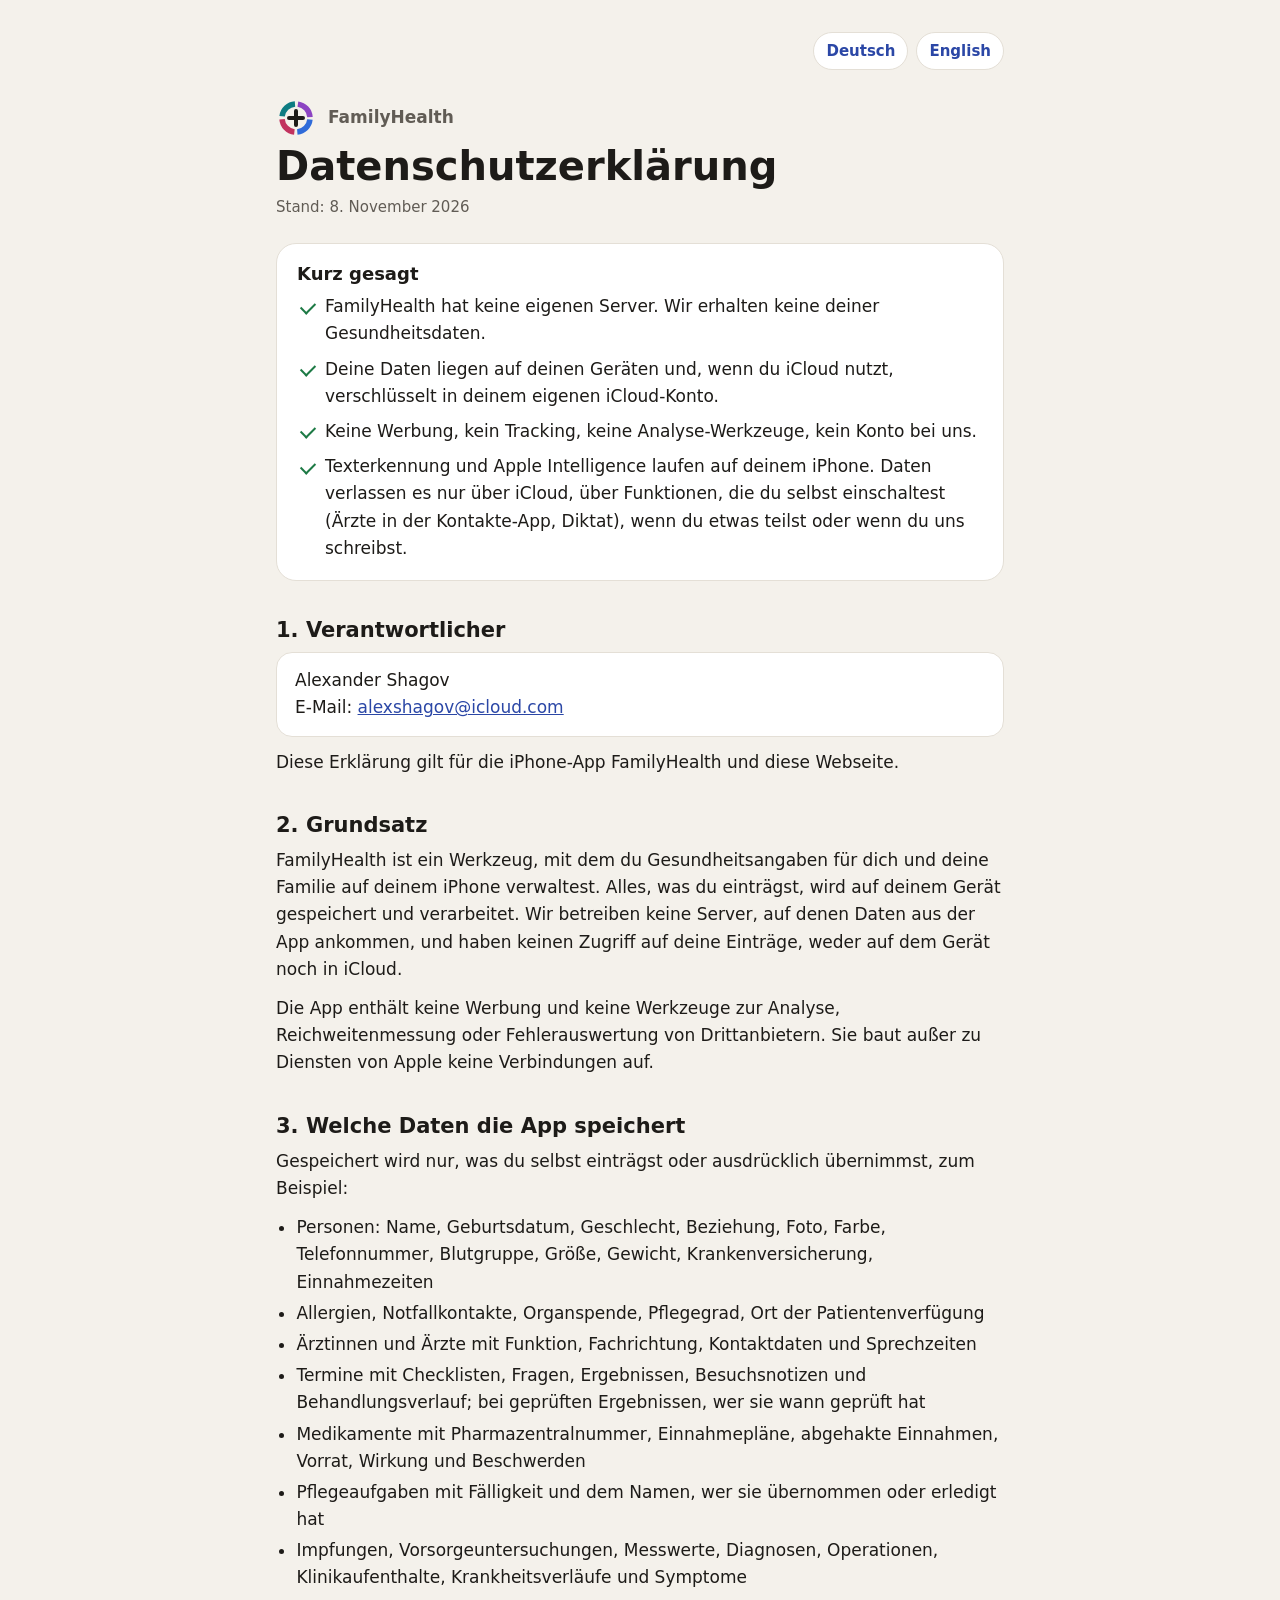
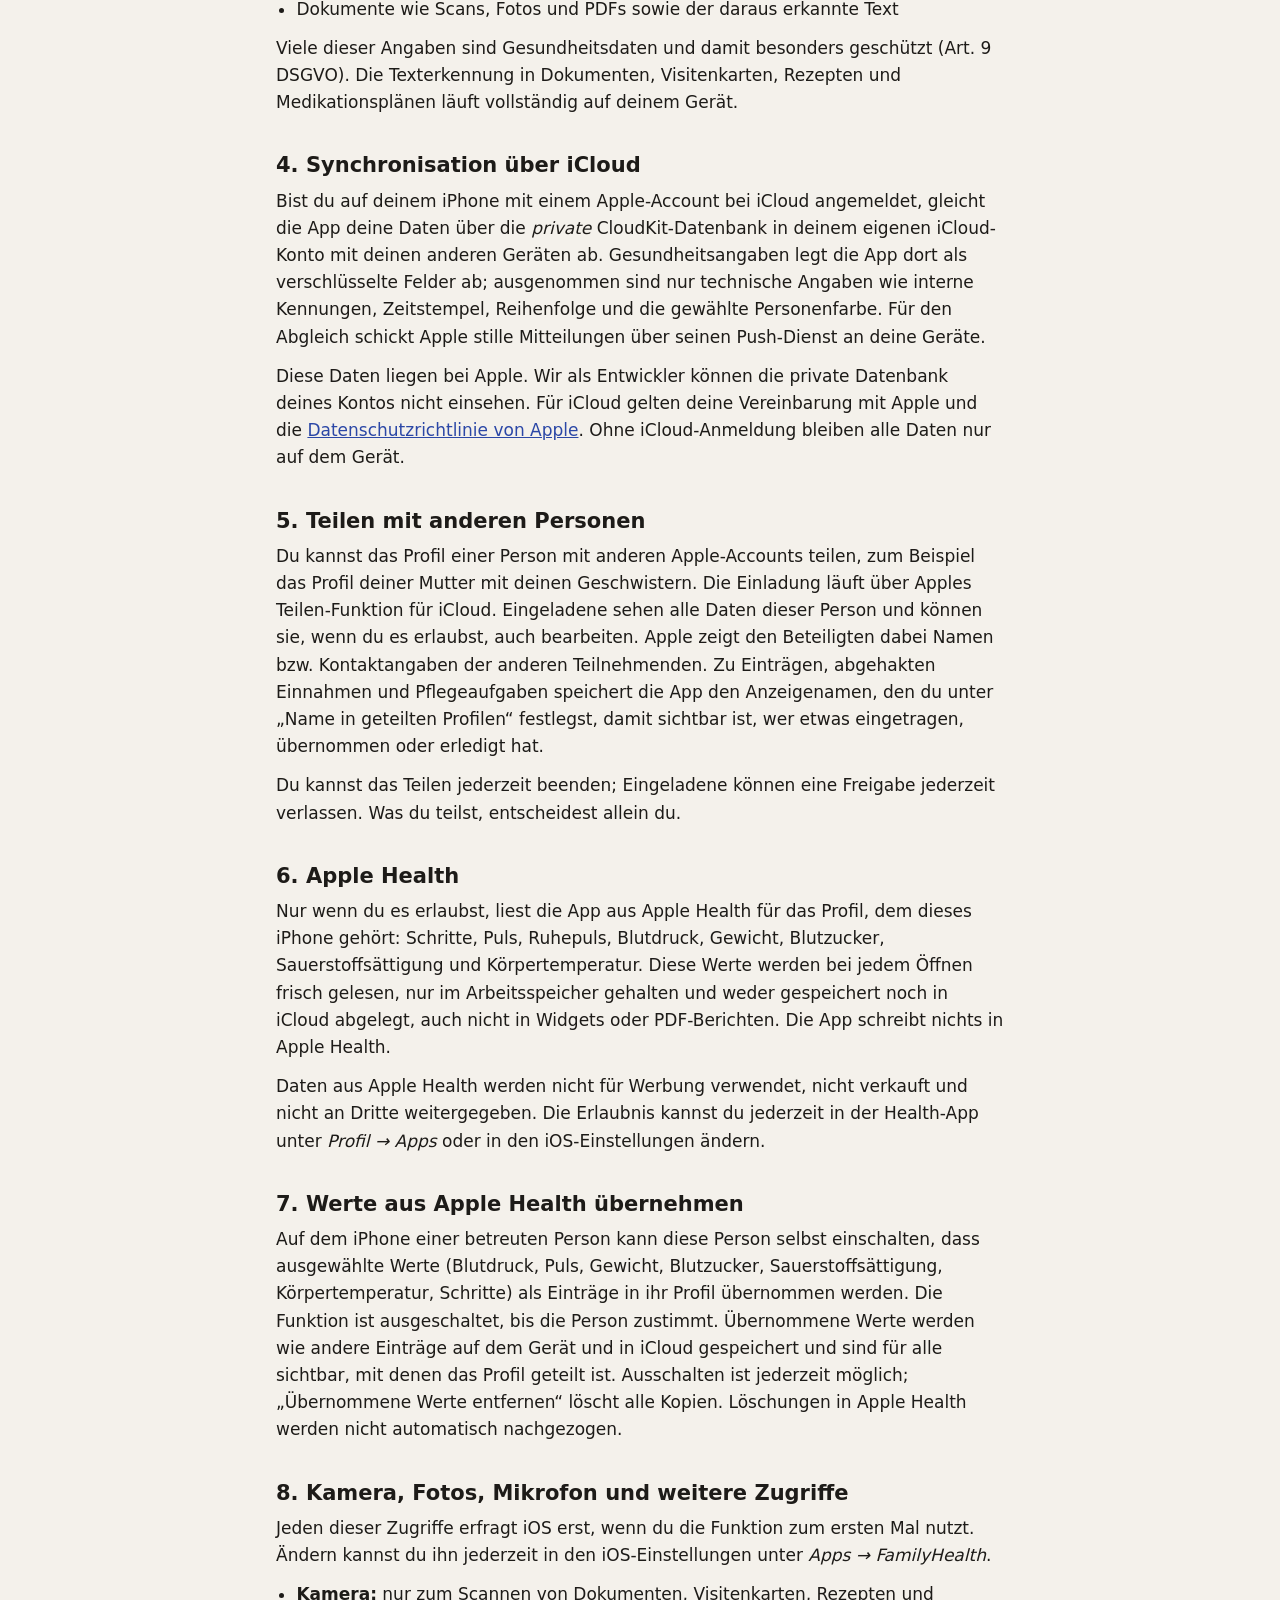
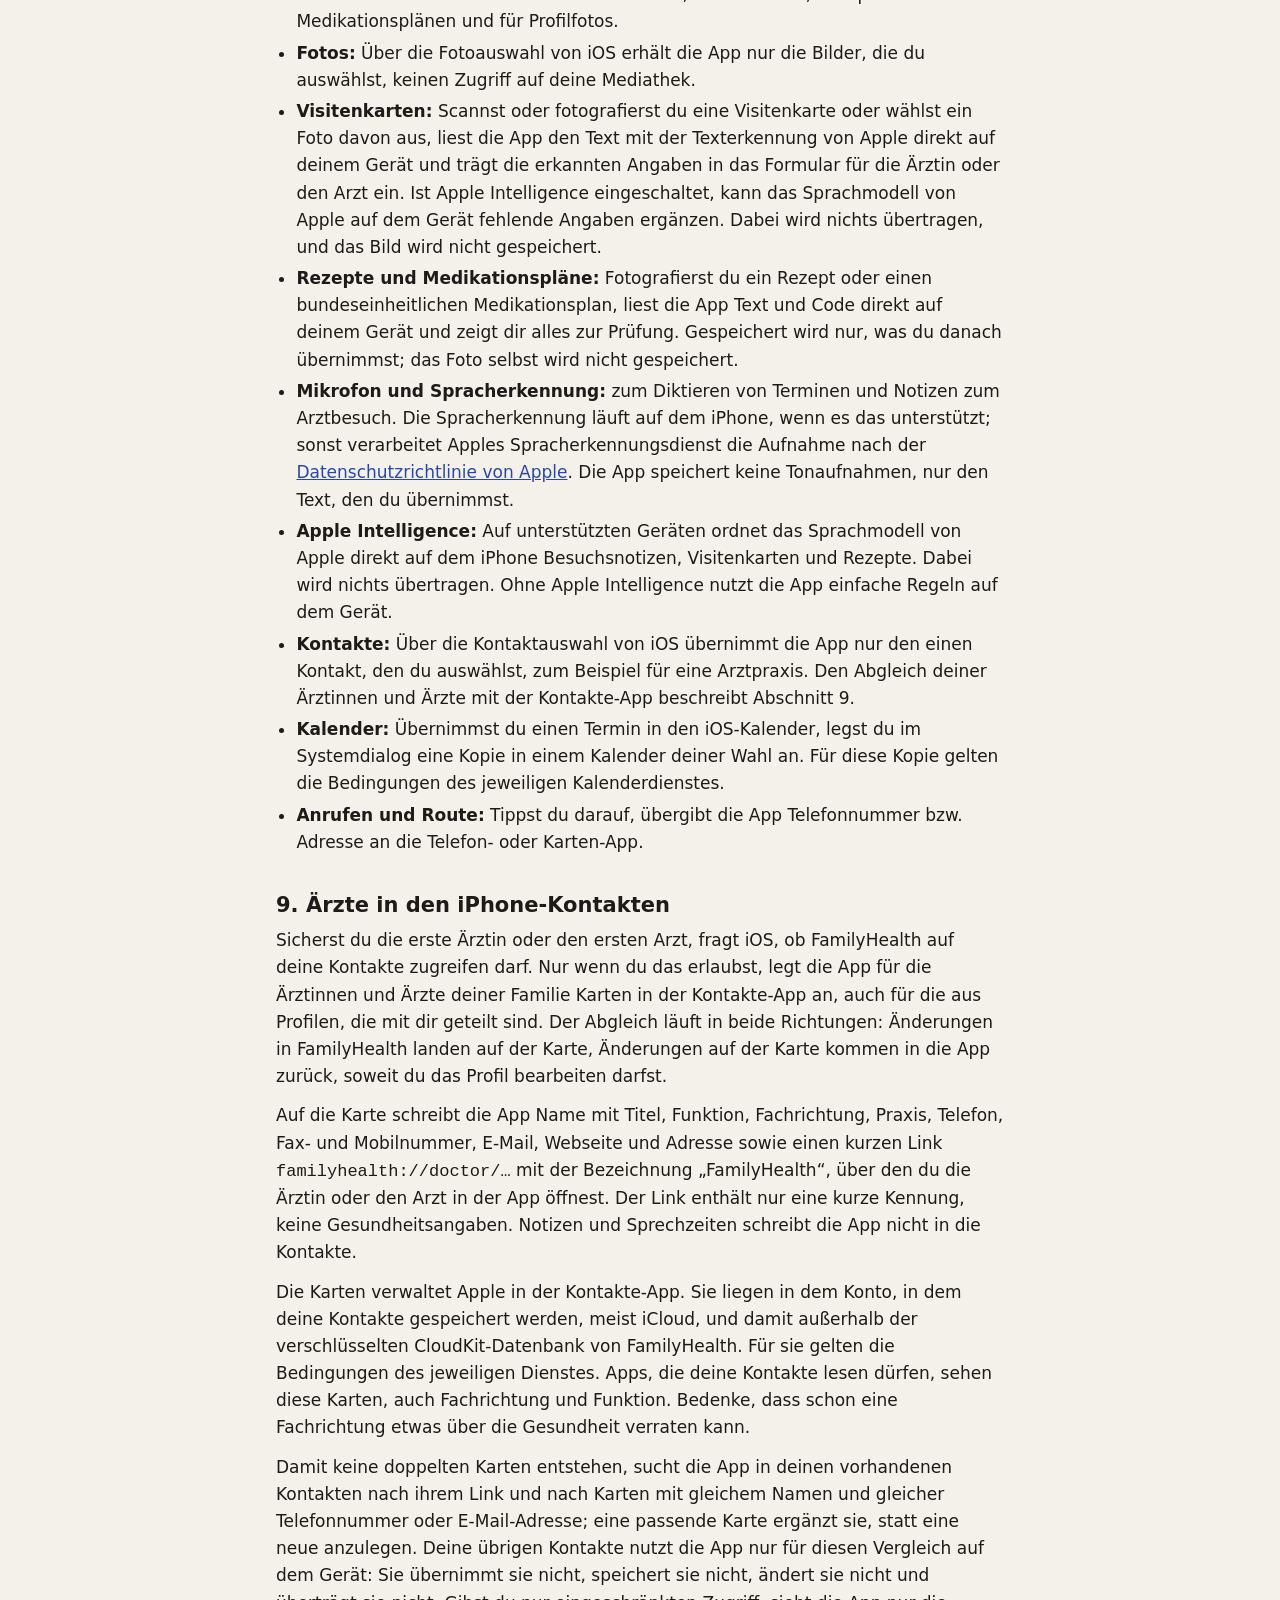
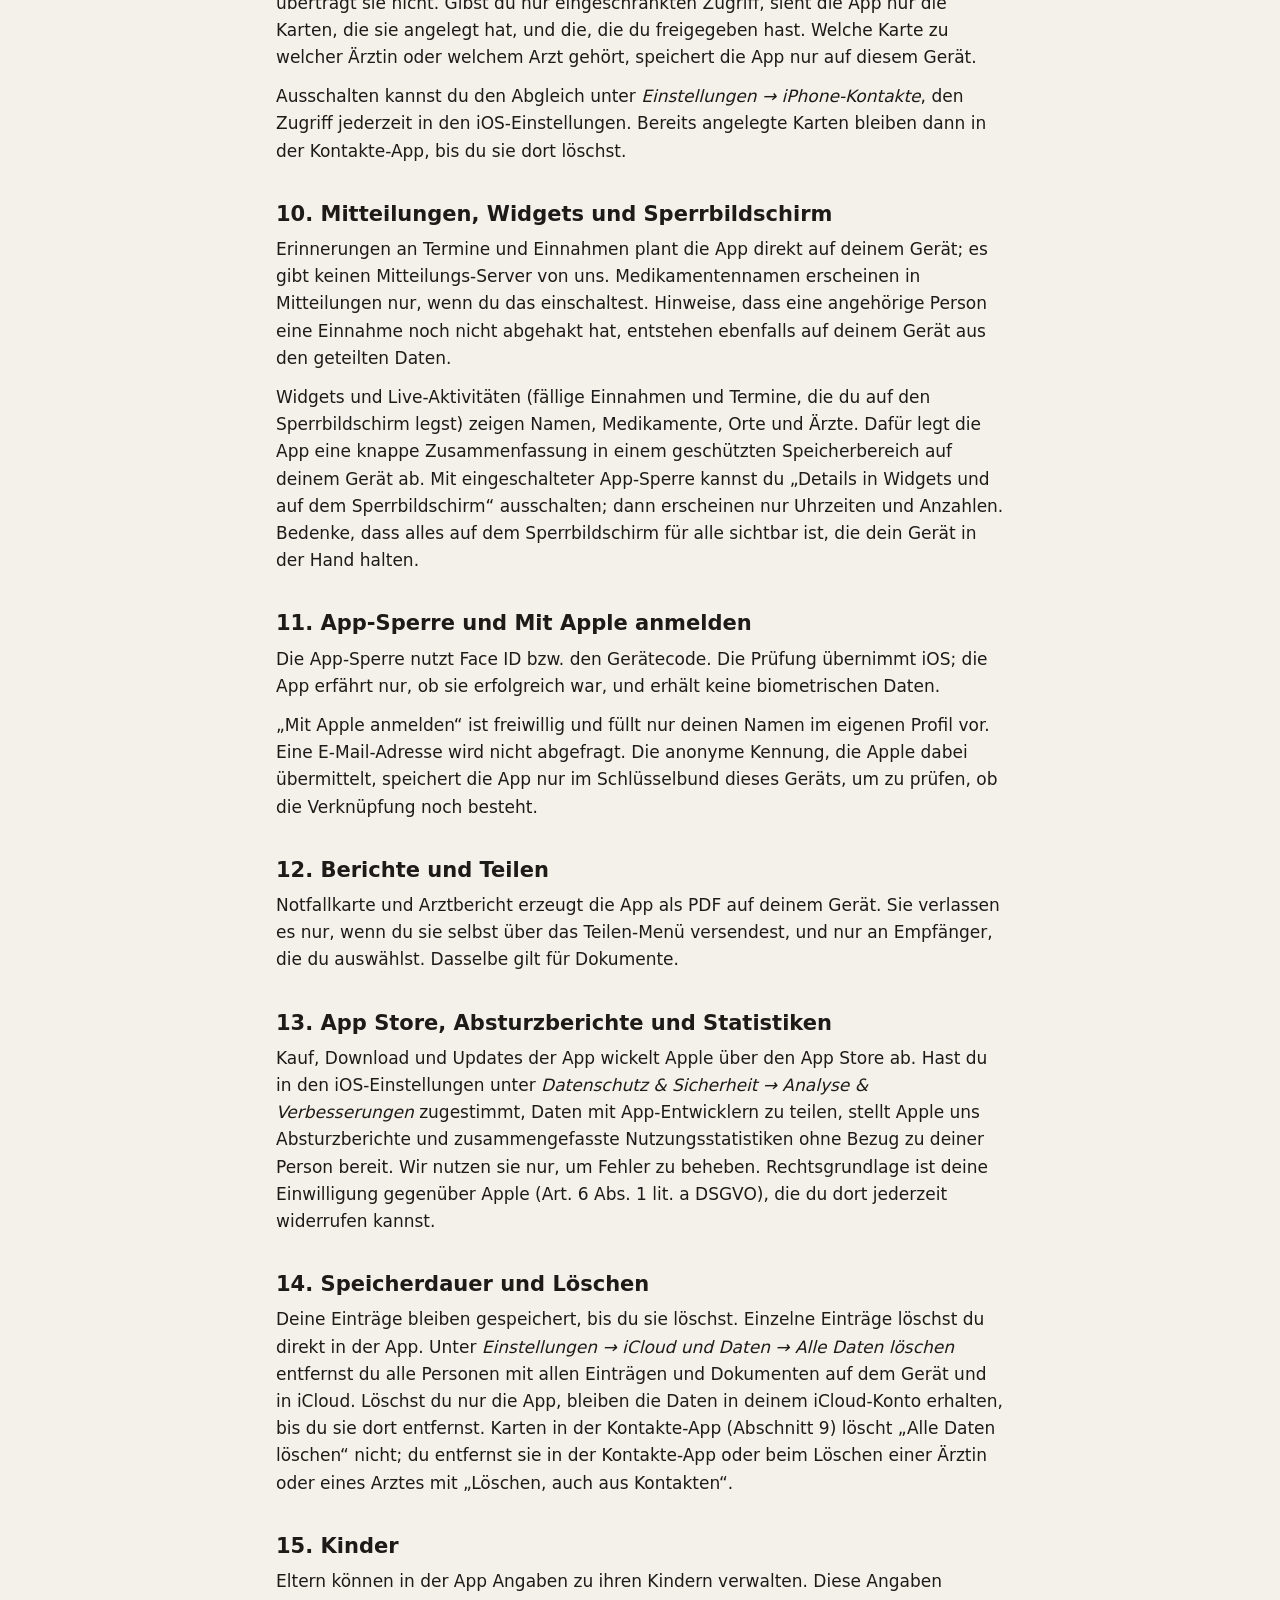
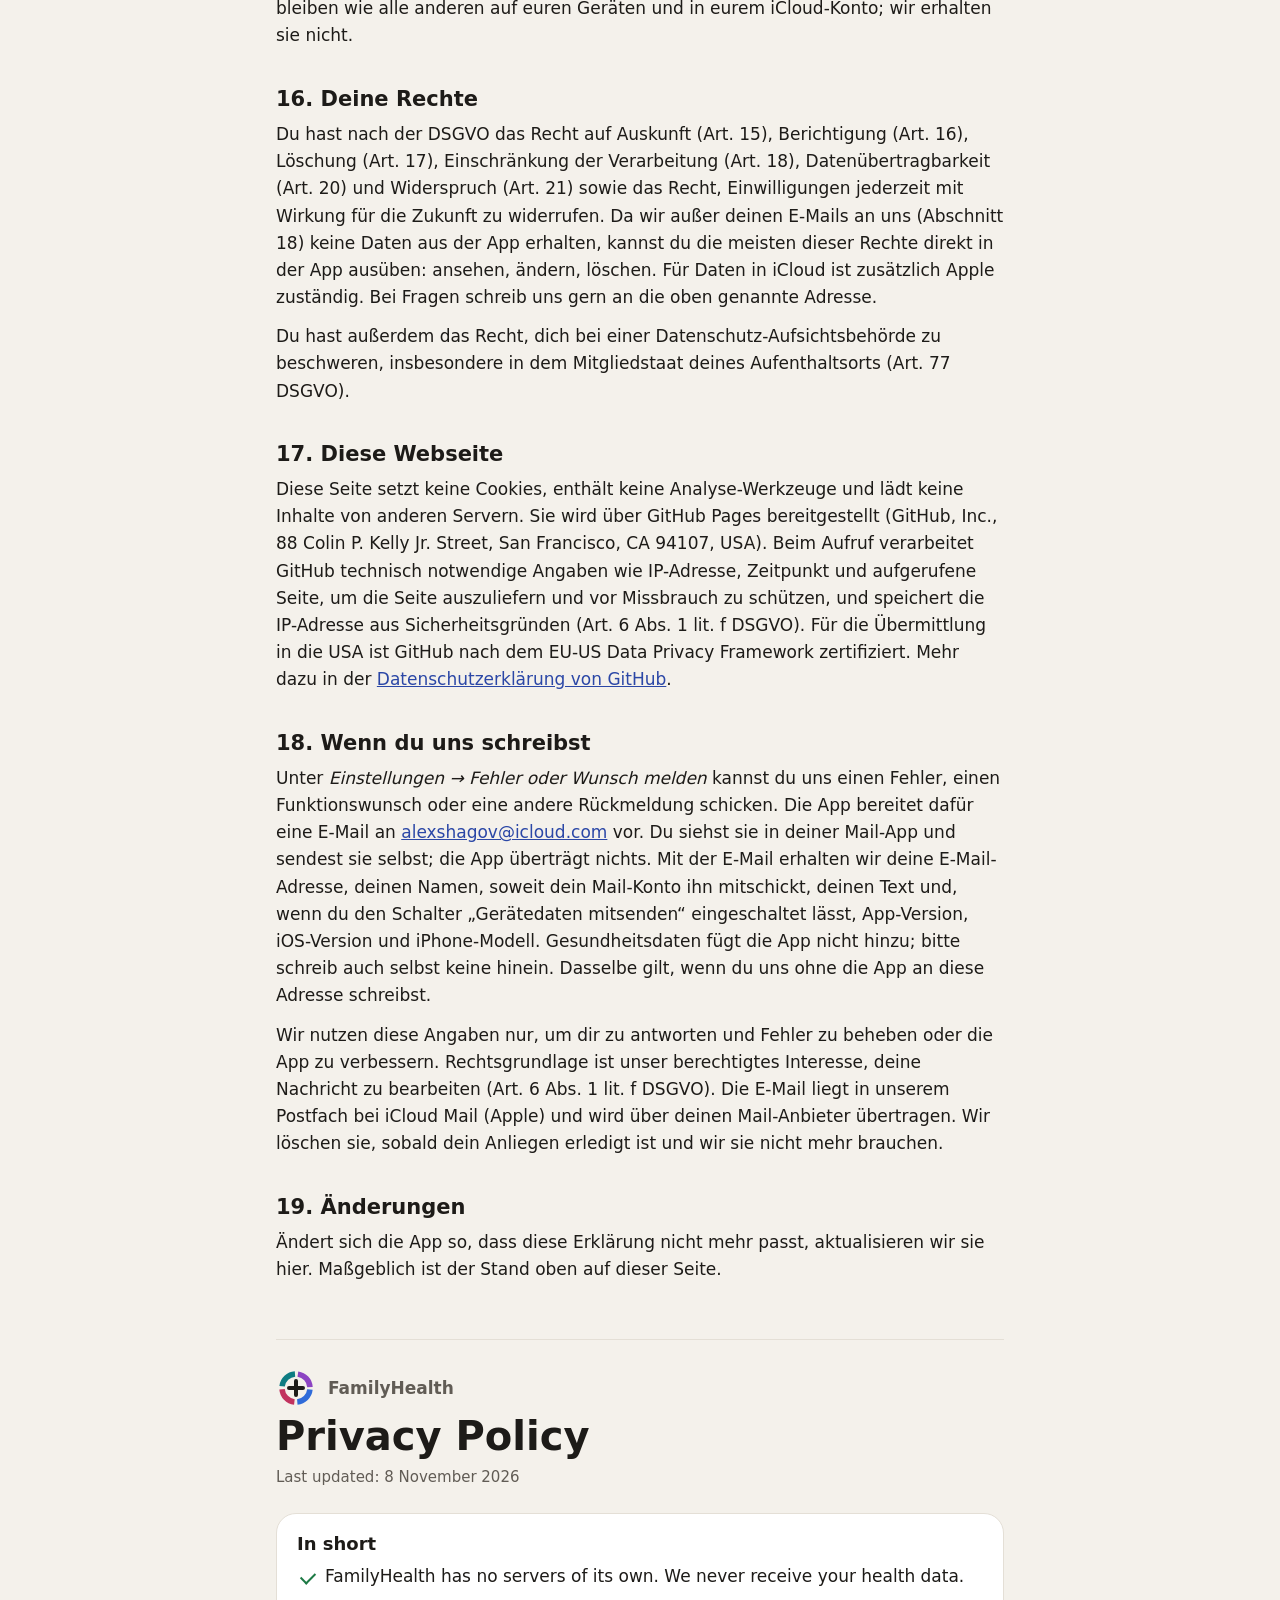
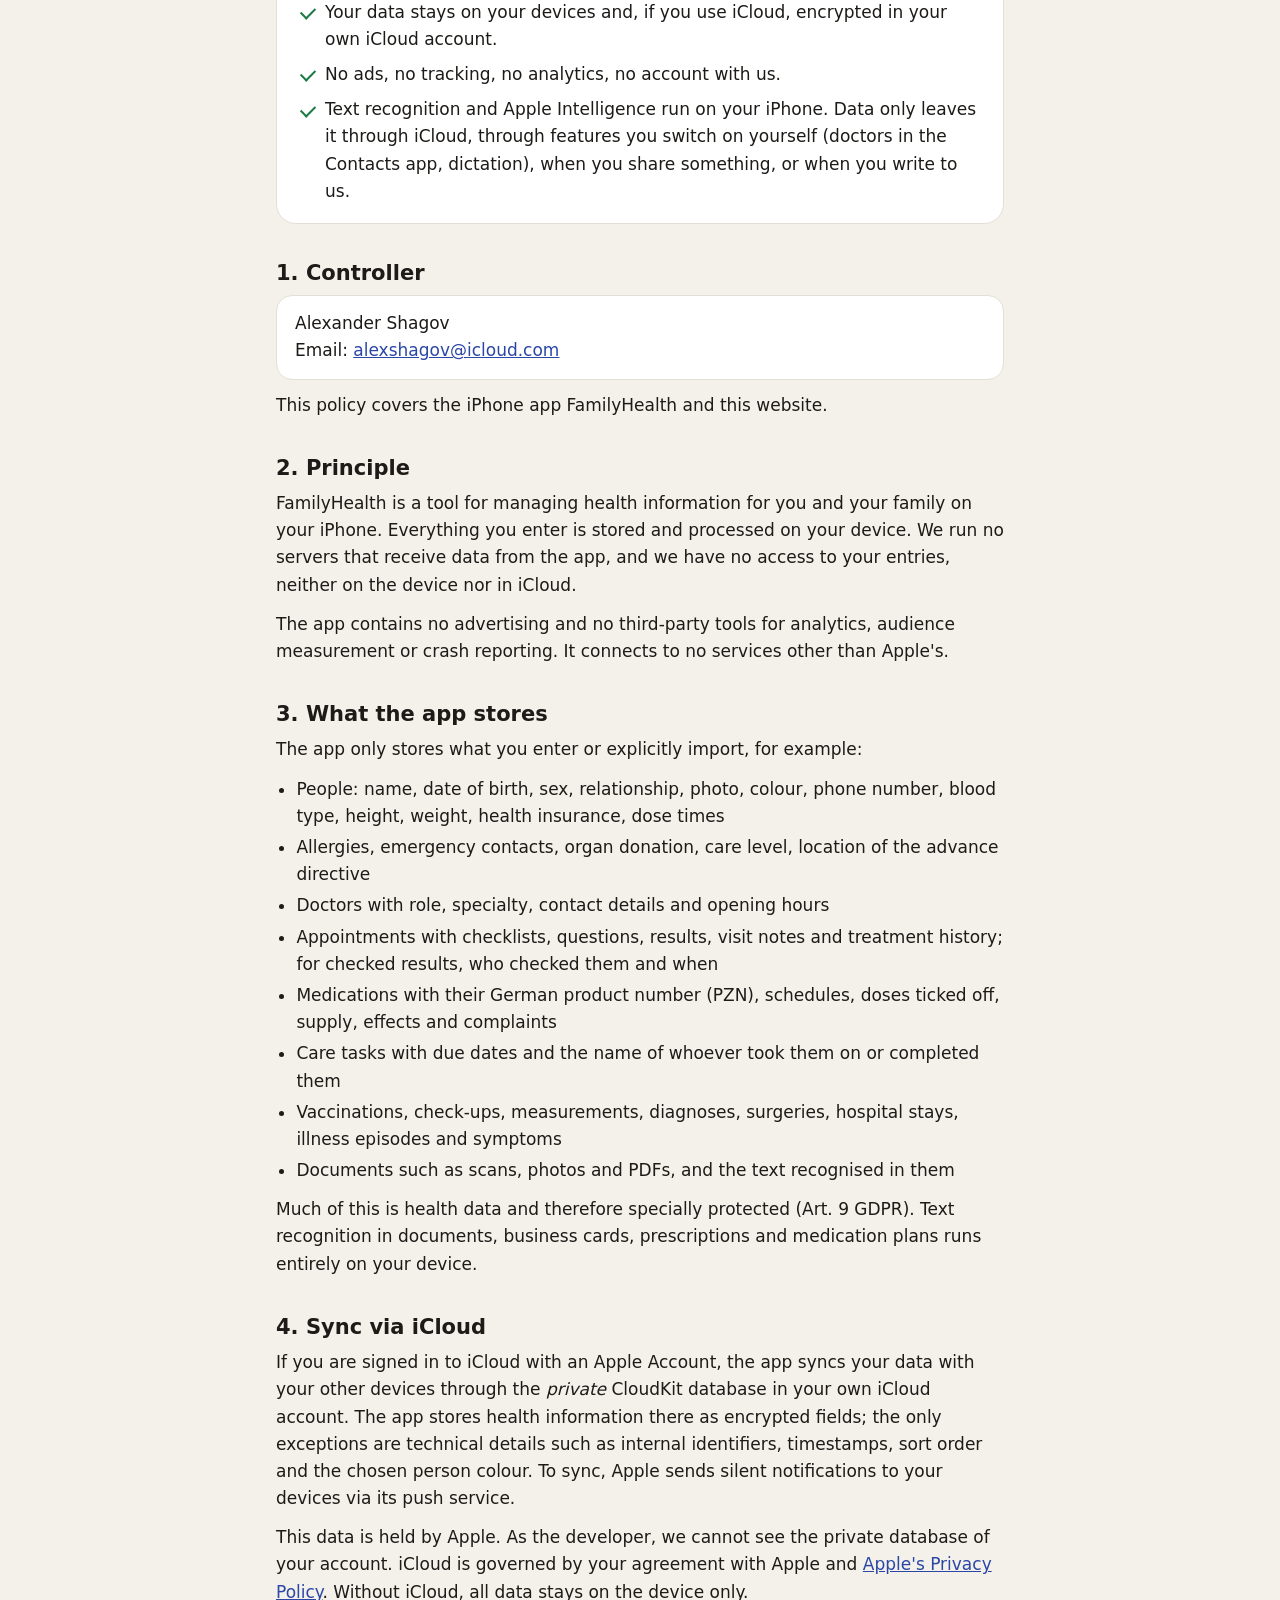
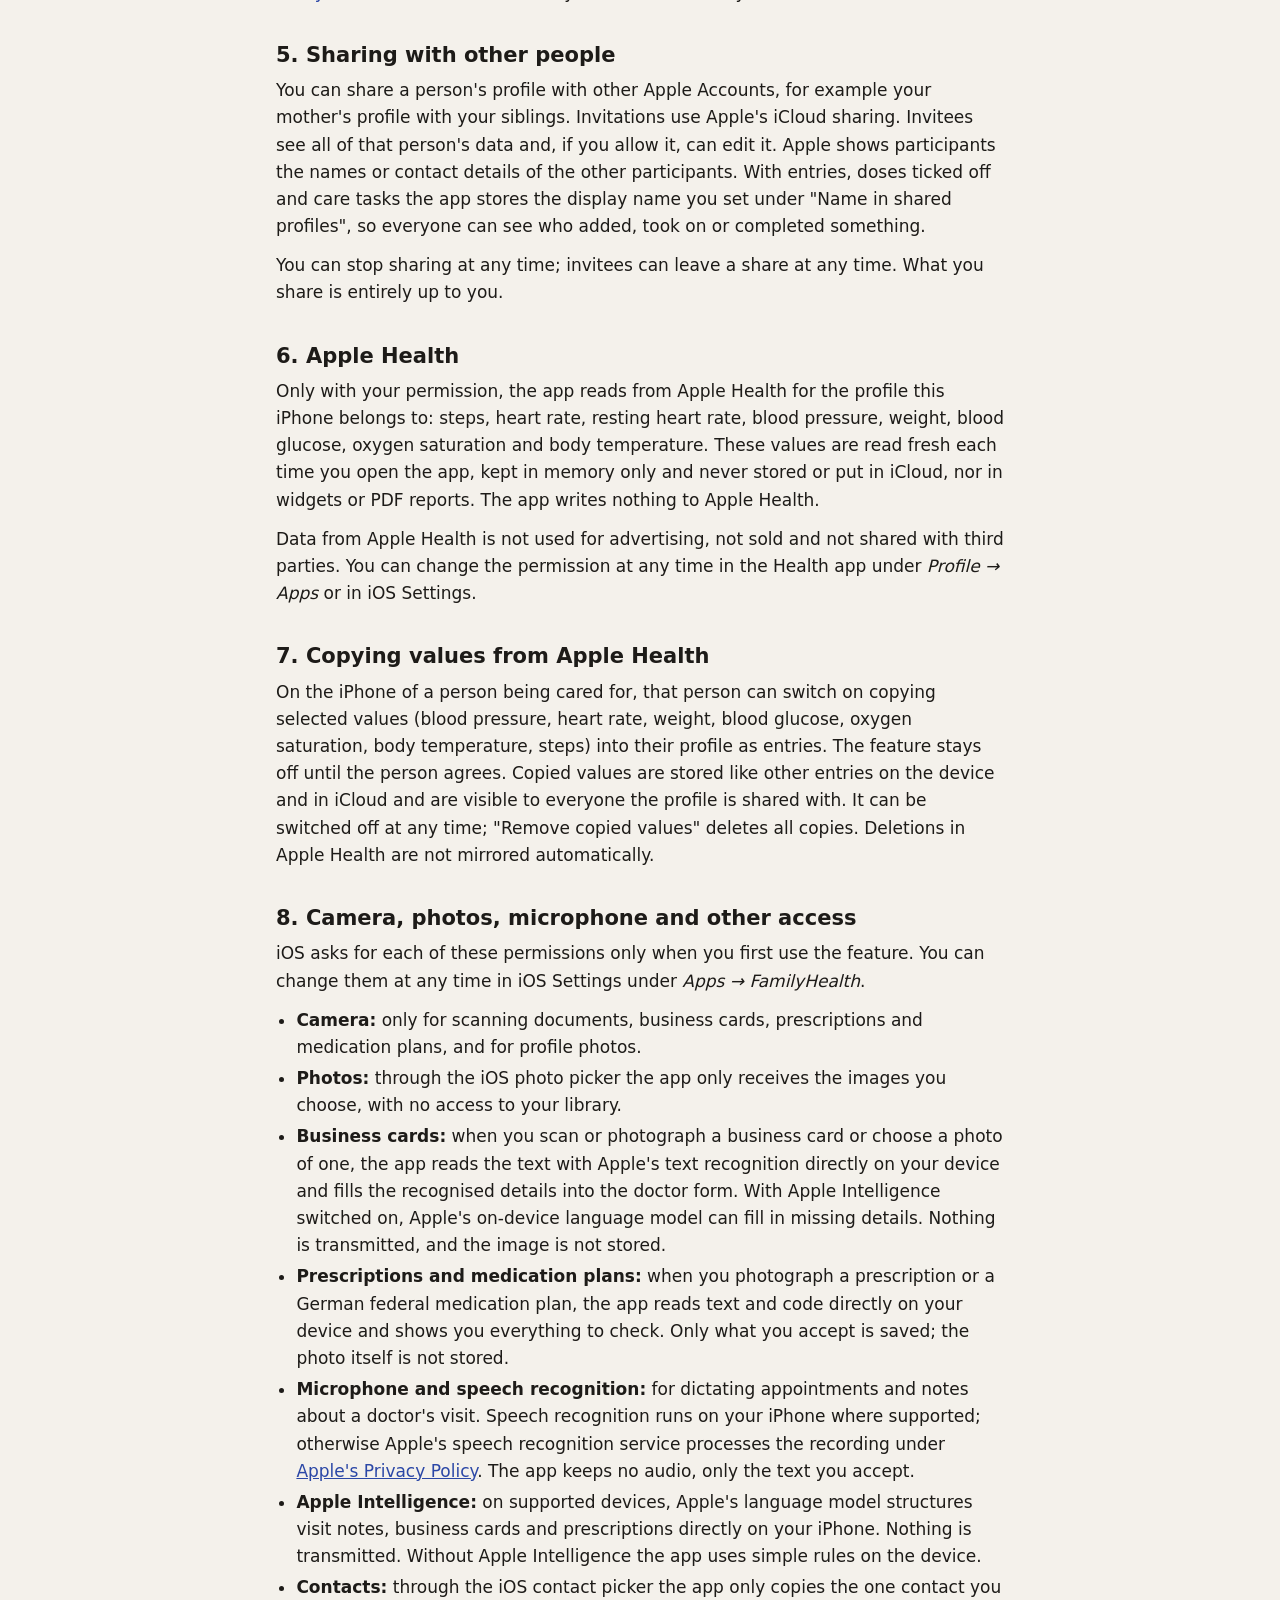
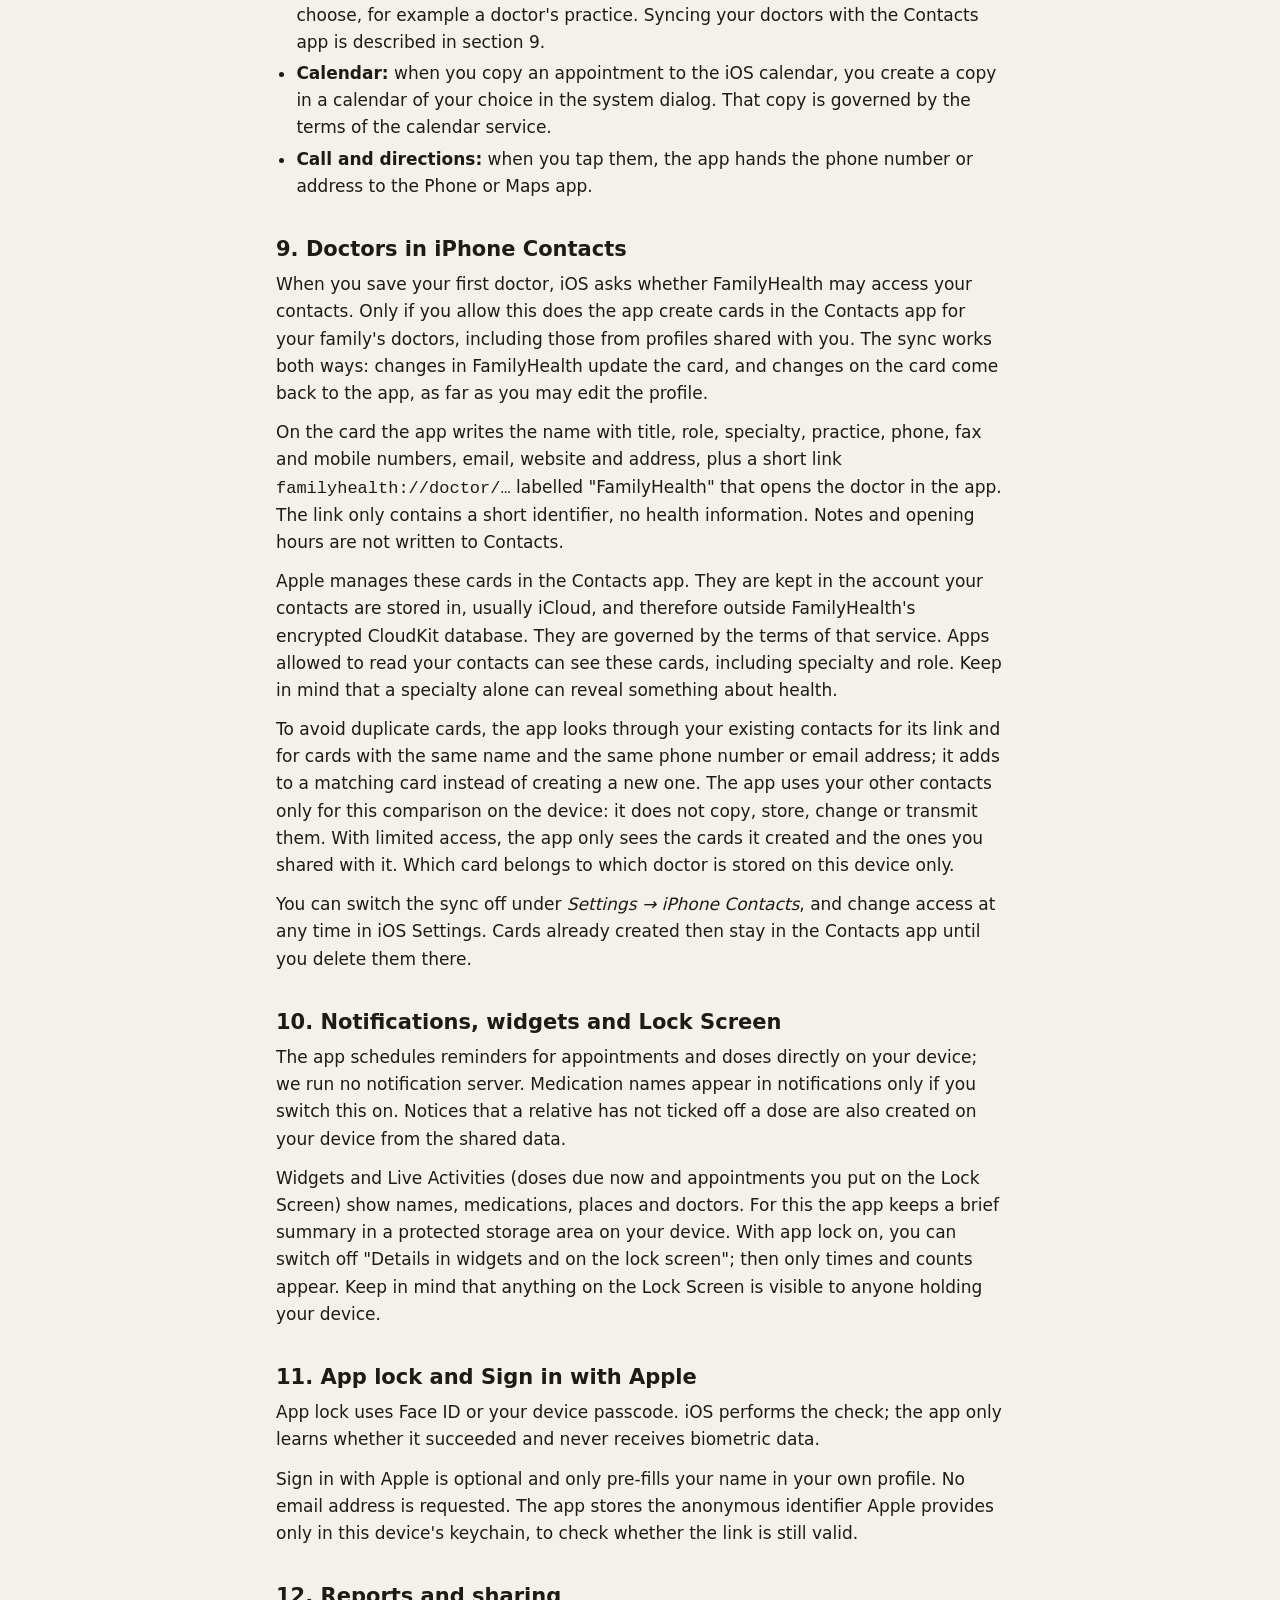
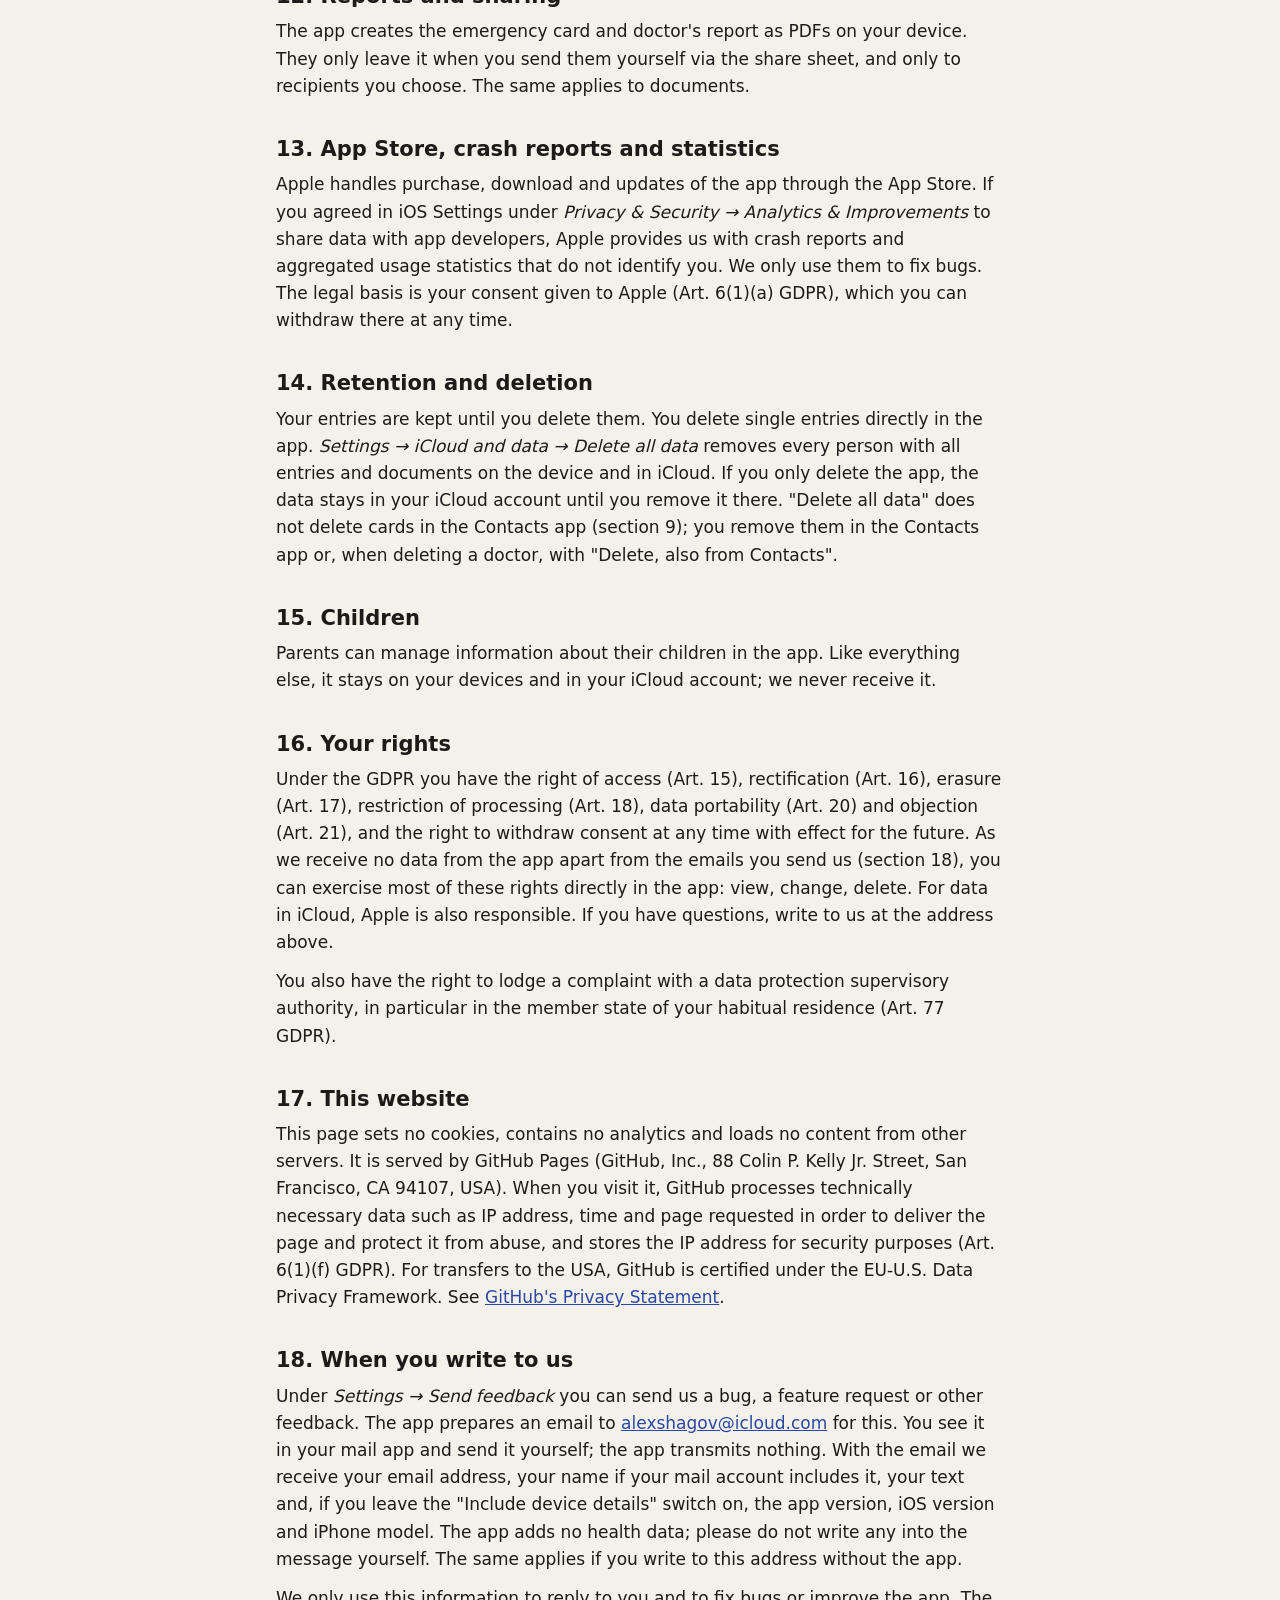
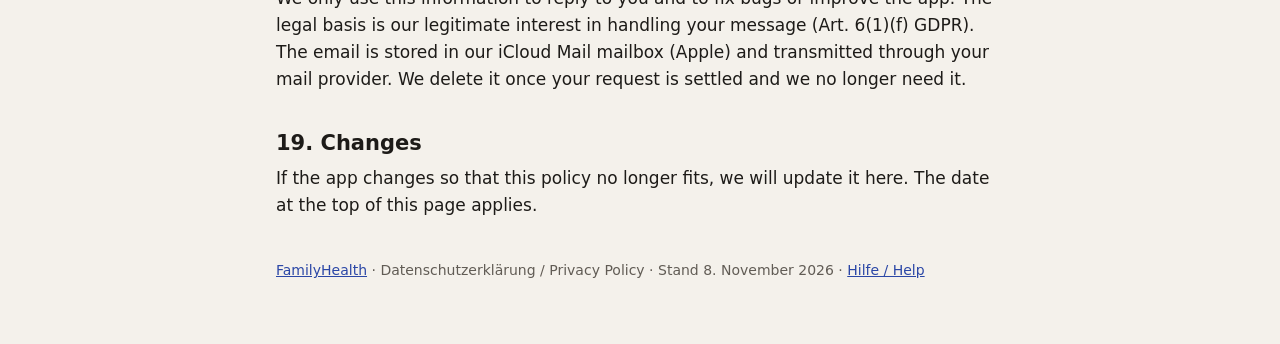
==== commit 049f7518: "Describe feedback emails in the privacy policy New section 18 "Wenn du uns schreibst" / "When you wr" ====
--- a/datenschutz.html
+++ b/datenschutz.html
@@ -95,7 +95,7 @@
       <li>FamilyHealth hat keine eigenen Server. Wir erhalten keine deiner Gesundheitsdaten.</li>
       <li>Deine Daten liegen auf deinen Geräten und, wenn du iCloud nutzt, verschlüsselt in deinem eigenen iCloud-Konto.</li>
       <li>Keine Werbung, kein Tracking, keine Analyse-Werkzeuge, kein Konto bei uns.</li>
-      <li>Texterkennung und Apple Intelligence laufen auf deinem iPhone. Daten verlassen es nur über iCloud, über Funktionen, die du selbst einschaltest (Ärzte in der Kontakte-App, Diktat), oder wenn du etwas teilst.</li>
+      <li>Texterkennung und Apple Intelligence laufen auf deinem iPhone. Daten verlassen es nur über iCloud, über Funktionen, die du selbst einschaltest (Ärzte in der Kontakte-App, Diktat), wenn du etwas teilst oder wenn du uns schreibst.</li>
     </ul>
   </section>
 
@@ -182,13 +182,17 @@
   <p>Eltern können in der App Angaben zu ihren Kindern verwalten. Diese Angaben bleiben wie alle anderen auf euren Geräten und in eurem iCloud-Konto; wir erhalten sie nicht.</p>
 
   <h2>16. Deine Rechte</h2>
-  <p>Du hast nach der DSGVO das Recht auf Auskunft (Art. 15), Berichtigung (Art. 16), Löschung (Art. 17), Einschränkung der Verarbeitung (Art. 18), Datenübertragbarkeit (Art. 20) und Widerspruch (Art. 21) sowie das Recht, Einwilligungen jederzeit mit Wirkung für die Zukunft zu widerrufen. Da wir keine Daten aus der App erhalten, kannst du die meisten dieser Rechte direkt in der App ausüben: ansehen, ändern, löschen. Für Daten in iCloud ist zusätzlich Apple zuständig. Bei Fragen schreib uns gern an die oben genannte Adresse.</p>
+  <p>Du hast nach der DSGVO das Recht auf Auskunft (Art. 15), Berichtigung (Art. 16), Löschung (Art. 17), Einschränkung der Verarbeitung (Art. 18), Datenübertragbarkeit (Art. 20) und Widerspruch (Art. 21) sowie das Recht, Einwilligungen jederzeit mit Wirkung für die Zukunft zu widerrufen. Da wir außer deinen E-Mails an uns (Abschnitt 18) keine Daten aus der App erhalten, kannst du die meisten dieser Rechte direkt in der App ausüben: ansehen, ändern, löschen. Für Daten in iCloud ist zusätzlich Apple zuständig. Bei Fragen schreib uns gern an die oben genannte Adresse.</p>
   <p>Du hast außerdem das Recht, dich bei einer Datenschutz-Aufsichtsbehörde zu beschweren, insbesondere in dem Mitgliedstaat deines Aufenthaltsorts (Art. 77 DSGVO).</p>
 
   <h2>17. Diese Webseite</h2>
   <p>Diese Seite setzt keine Cookies, enthält keine Analyse-Werkzeuge und lädt keine Inhalte von anderen Servern. Sie wird über GitHub Pages bereitgestellt (GitHub, Inc., 88 Colin P. Kelly Jr. Street, San Francisco, CA 94107, USA). Beim Aufruf verarbeitet GitHub technisch notwendige Angaben wie IP-Adresse, Zeitpunkt und aufgerufene Seite, um die Seite auszuliefern und vor Missbrauch zu schützen, und speichert die IP-Adresse aus Sicherheitsgründen (Art. 6 Abs. 1 lit. f DSGVO). Für die Übermittlung in die USA ist GitHub nach dem EU-US Data Privacy Framework zertifiziert. Mehr dazu in der <a href="https://docs.github.com/de/site-policy/privacy-policies/github-general-privacy-statement" rel="noopener">Datenschutzerklärung von GitHub</a>.</p>
 
-  <h2>18. Änderungen</h2>
+  <h2>18. Wenn du uns schreibst</h2>
+  <p>Unter <em>Einstellungen → Fehler oder Wunsch melden</em> kannst du uns einen Fehler, einen Funktionswunsch oder eine andere Rückmeldung schicken. Die App bereitet dafür eine E-Mail an <a href="mailto:alexshagov@icloud.com">alexshagov@icloud.com</a> vor. Du siehst sie in deiner Mail-App und sendest sie selbst; die App überträgt nichts. Mit der E-Mail erhalten wir deine E-Mail-Adresse, deinen Namen, soweit dein Mail-Konto ihn mitschickt, deinen Text und, wenn du den Schalter „Gerätedaten mitsenden“ eingeschaltet lässt, App-Version, iOS-Version und iPhone-Modell. Gesundheitsdaten fügt die App nicht hinzu; bitte schreib auch selbst keine hinein. Dasselbe gilt, wenn du uns ohne die App an diese Adresse schreibst.</p>
+  <p>Wir nutzen diese Angaben nur, um dir zu antworten und Fehler zu beheben oder die App zu verbessern. Rechtsgrundlage ist unser berechtigtes Interesse, deine Nachricht zu bearbeiten (Art. 6 Abs. 1 lit. f DSGVO). Die E-Mail liegt in unserem Postfach bei iCloud Mail (Apple) und wird über deinen Mail-Anbieter übertragen. Wir löschen sie, sobald dein Anliegen erledigt ist und wir sie nicht mehr brauchen.</p>
+
+  <h2>19. Änderungen</h2>
   <p>Ändert sich die App so, dass diese Erklärung nicht mehr passt, aktualisieren wir sie hier. Maßgeblich ist der Stand oben auf dieser Seite.</p>
 </article>
 
@@ -217,7 +221,7 @@
       <li>FamilyHealth has no servers of its own. We never receive your health data.</li>
       <li>Your data stays on your devices and, if you use iCloud, encrypted in your own iCloud account.</li>
       <li>No ads, no tracking, no analytics, no account with us.</li>
-      <li>Text recognition and Apple Intelligence run on your iPhone. Data only leaves it through iCloud, through features you switch on yourself (doctors in the Contacts app, dictation), or when you share something.</li>
+      <li>Text recognition and Apple Intelligence run on your iPhone. Data only leaves it through iCloud, through features you switch on yourself (doctors in the Contacts app, dictation), when you share something, or when you write to us.</li>
     </ul>
   </section>
 
@@ -304,13 +308,17 @@
   <p>Parents can manage information about their children in the app. Like everything else, it stays on your devices and in your iCloud account; we never receive it.</p>
 
   <h2>16. Your rights</h2>
-  <p>Under the GDPR you have the right of access (Art. 15), rectification (Art. 16), erasure (Art. 17), restriction of processing (Art. 18), data portability (Art. 20) and objection (Art. 21), and the right to withdraw consent at any time with effect for the future. As we receive no data from the app, you can exercise most of these rights directly in the app: view, change, delete. For data in iCloud, Apple is also responsible. If you have questions, write to us at the address above.</p>
+  <p>Under the GDPR you have the right of access (Art. 15), rectification (Art. 16), erasure (Art. 17), restriction of processing (Art. 18), data portability (Art. 20) and objection (Art. 21), and the right to withdraw consent at any time with effect for the future. As we receive no data from the app apart from the emails you send us (section 18), you can exercise most of these rights directly in the app: view, change, delete. For data in iCloud, Apple is also responsible. If you have questions, write to us at the address above.</p>
   <p>You also have the right to lodge a complaint with a data protection supervisory authority, in particular in the member state of your habitual residence (Art. 77 GDPR).</p>
 
   <h2>17. This website</h2>
   <p>This page sets no cookies, contains no analytics and loads no content from other servers. It is served by GitHub Pages (GitHub, Inc., 88 Colin P. Kelly Jr. Street, San Francisco, CA 94107, USA). When you visit it, GitHub processes technically necessary data such as IP address, time and page requested in order to deliver the page and protect it from abuse, and stores the IP address for security purposes (Art. 6(1)(f) GDPR). For transfers to the USA, GitHub is certified under the EU-U.S. Data Privacy Framework. See <a href="https://docs.github.com/en/site-policy/privacy-policies/github-general-privacy-statement" rel="noopener">GitHub's Privacy Statement</a>.</p>
 
-  <h2>18. Changes</h2>
+  <h2>18. When you write to us</h2>
+  <p>Under <em>Settings → Send feedback</em> you can send us a bug, a feature request or other feedback. The app prepares an email to <a href="mailto:alexshagov@icloud.com">alexshagov@icloud.com</a> for this. You see it in your mail app and send it yourself; the app transmits nothing. With the email we receive your email address, your name if your mail account includes it, your text and, if you leave the "Include device details" switch on, the app version, iOS version and iPhone model. The app adds no health data; please do not write any into the message yourself. The same applies if you write to this address without the app.</p>
+  <p>We only use this information to reply to you and to fix bugs or improve the app. The legal basis is our legitimate interest in handling your message (Art. 6(1)(f) GDPR). The email is stored in our iCloud Mail mailbox (Apple) and transmitted through your mail provider. We delete it once your request is settled and we no longer need it.</p>
+
+  <h2>19. Changes</h2>
   <p>If the app changes so that this policy no longer fits, we will update it here. The date at the top of this page applies.</p>
 </article>
 
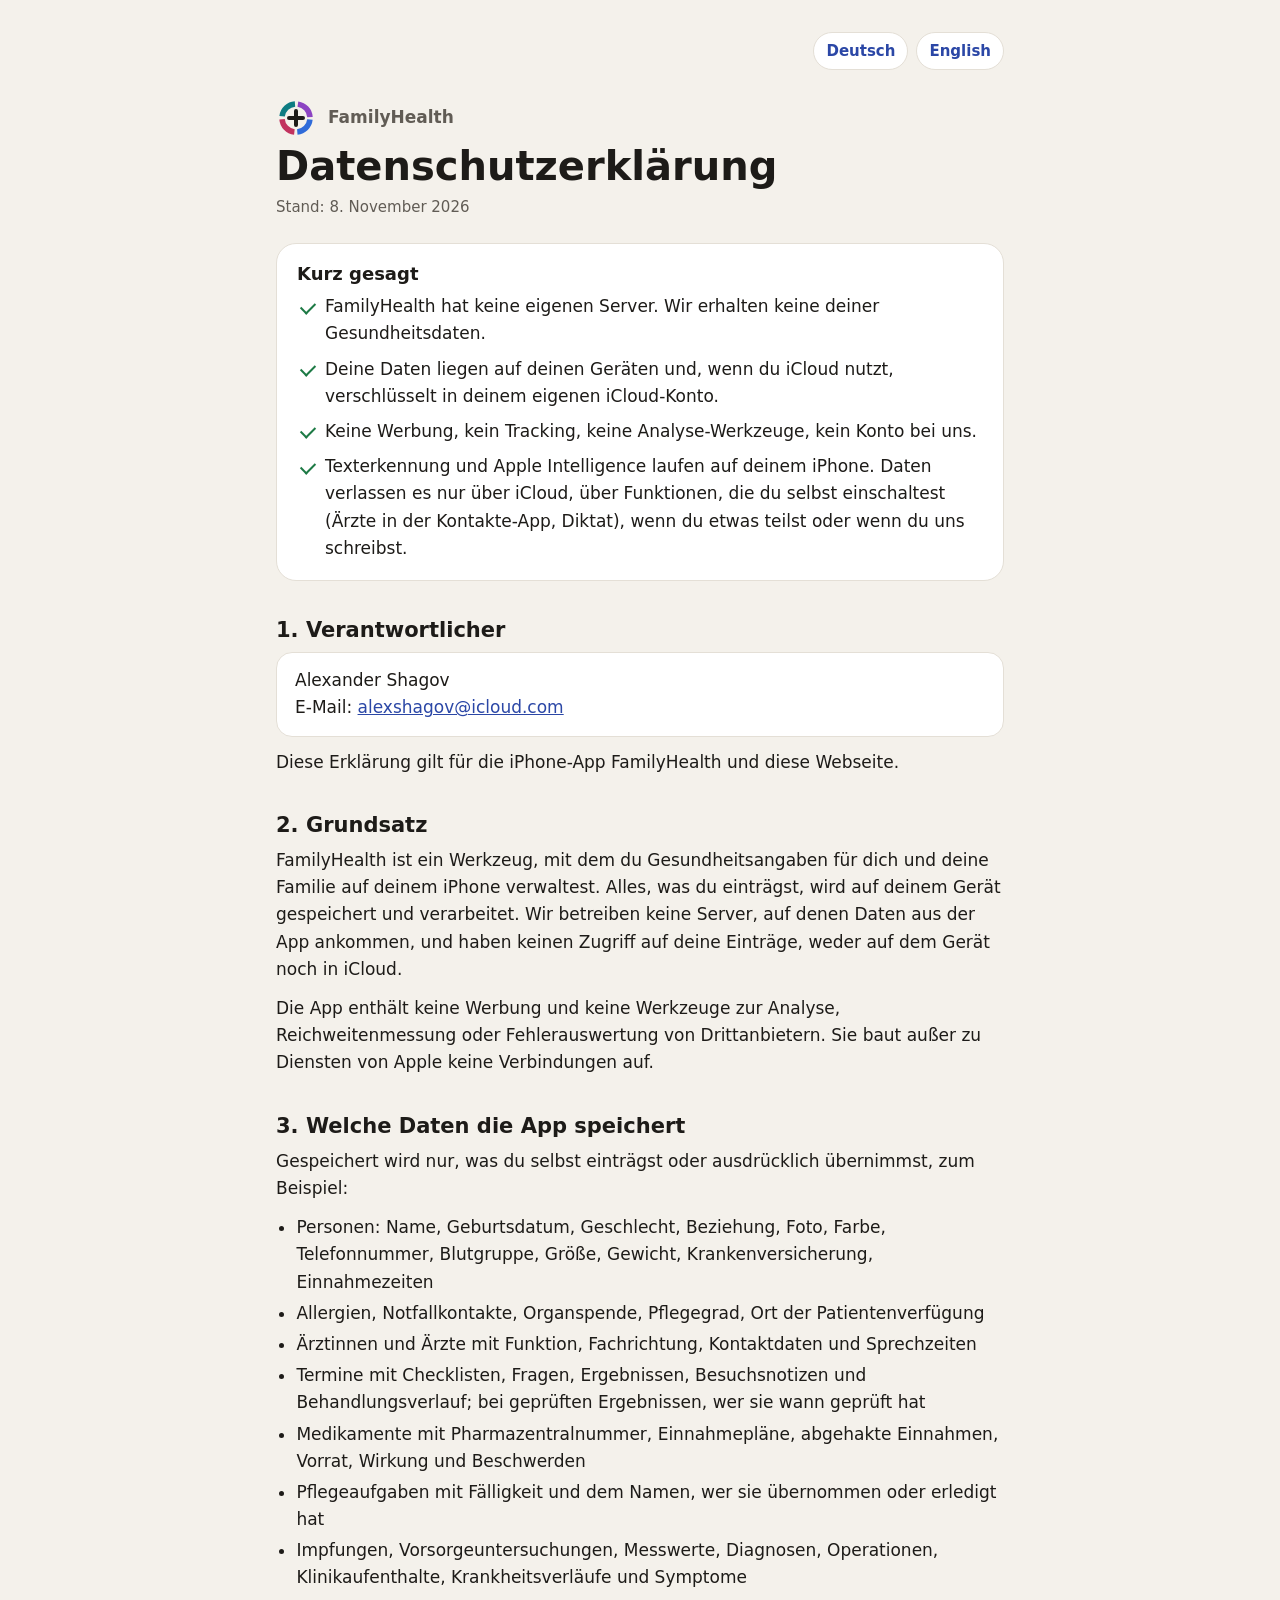
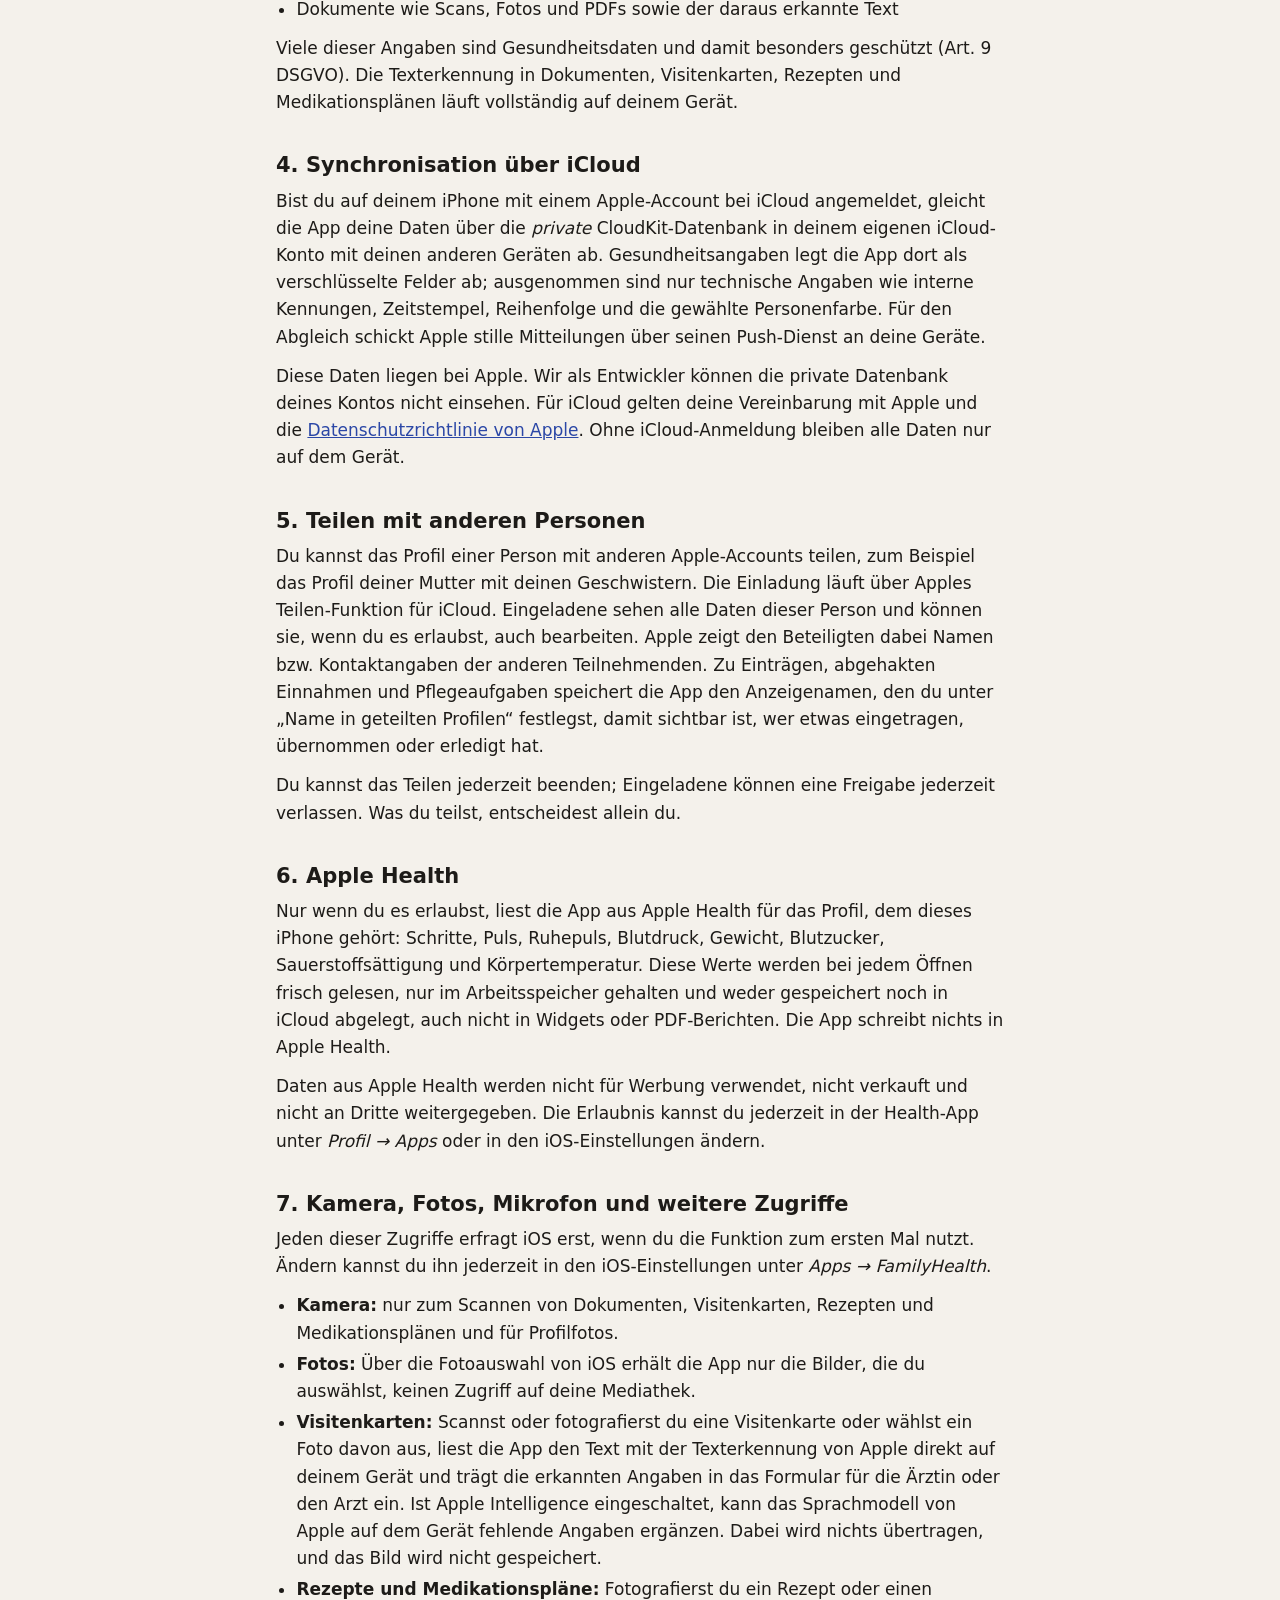
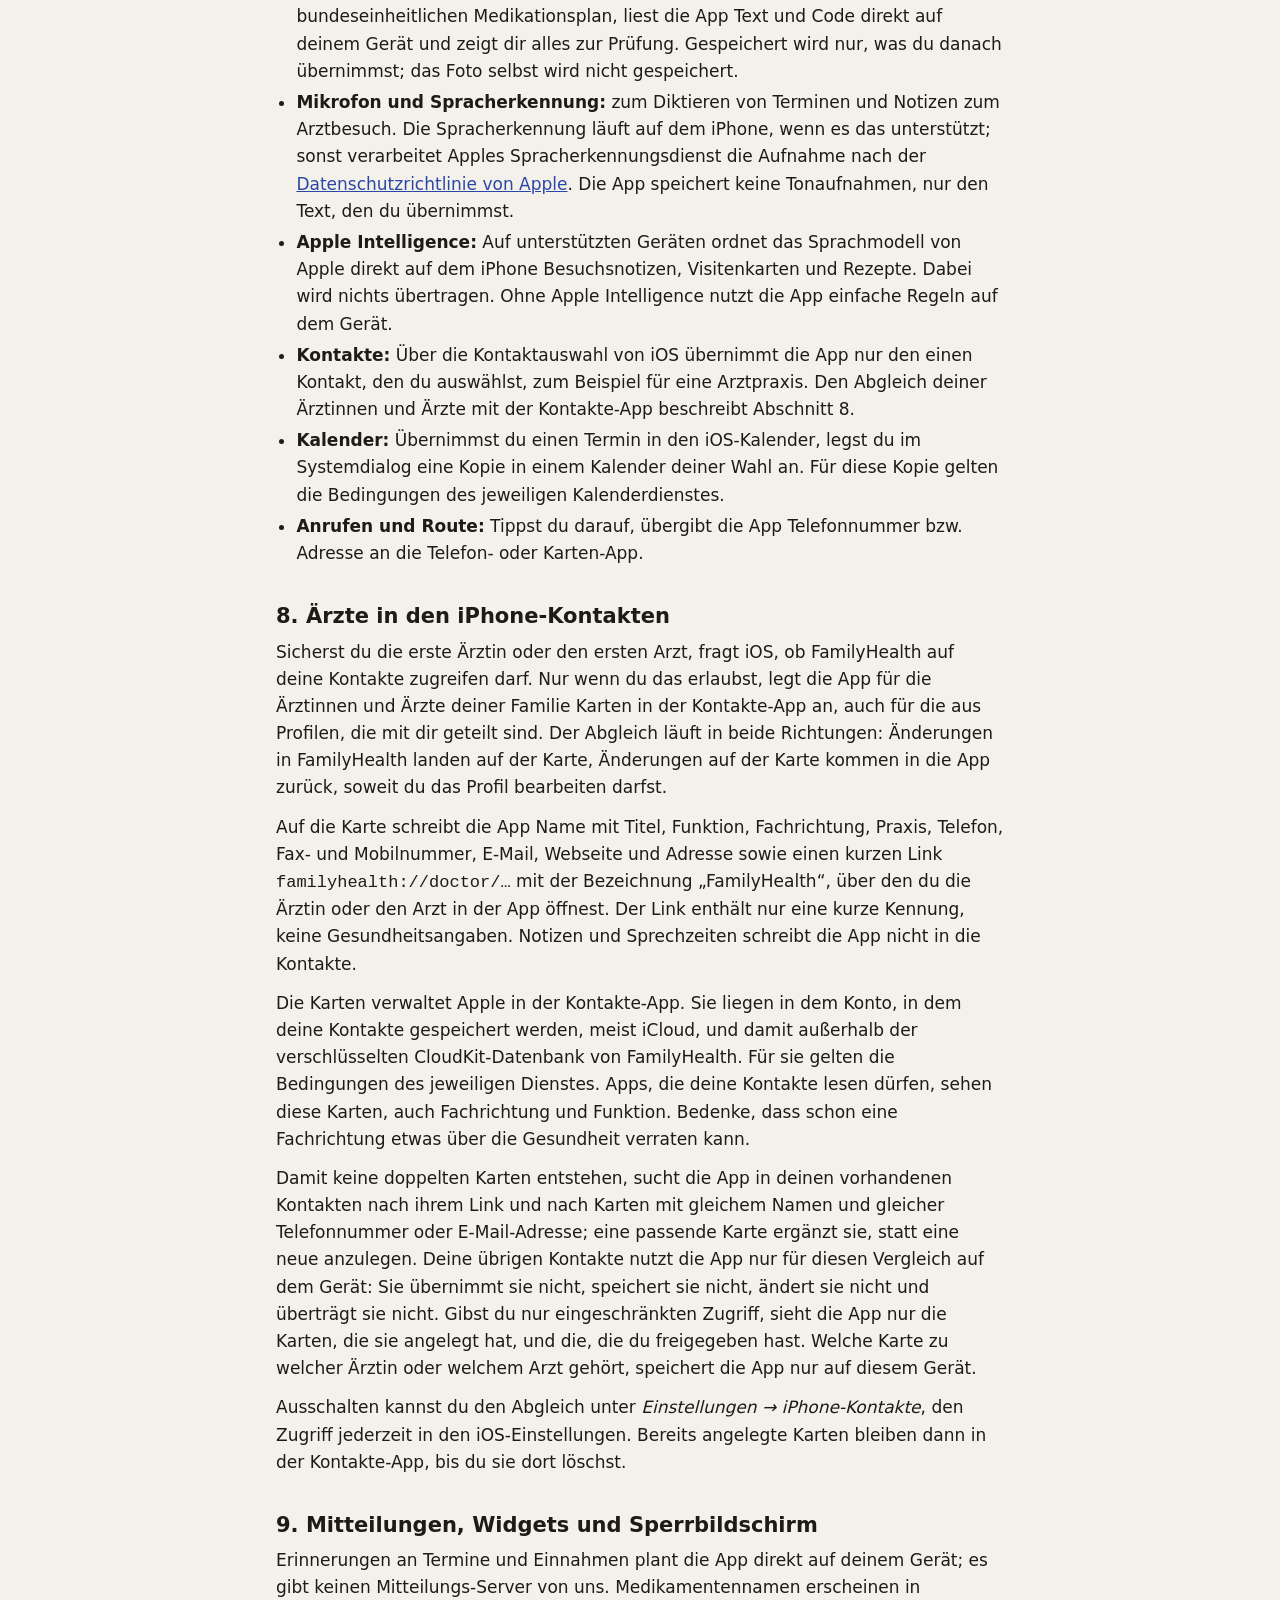
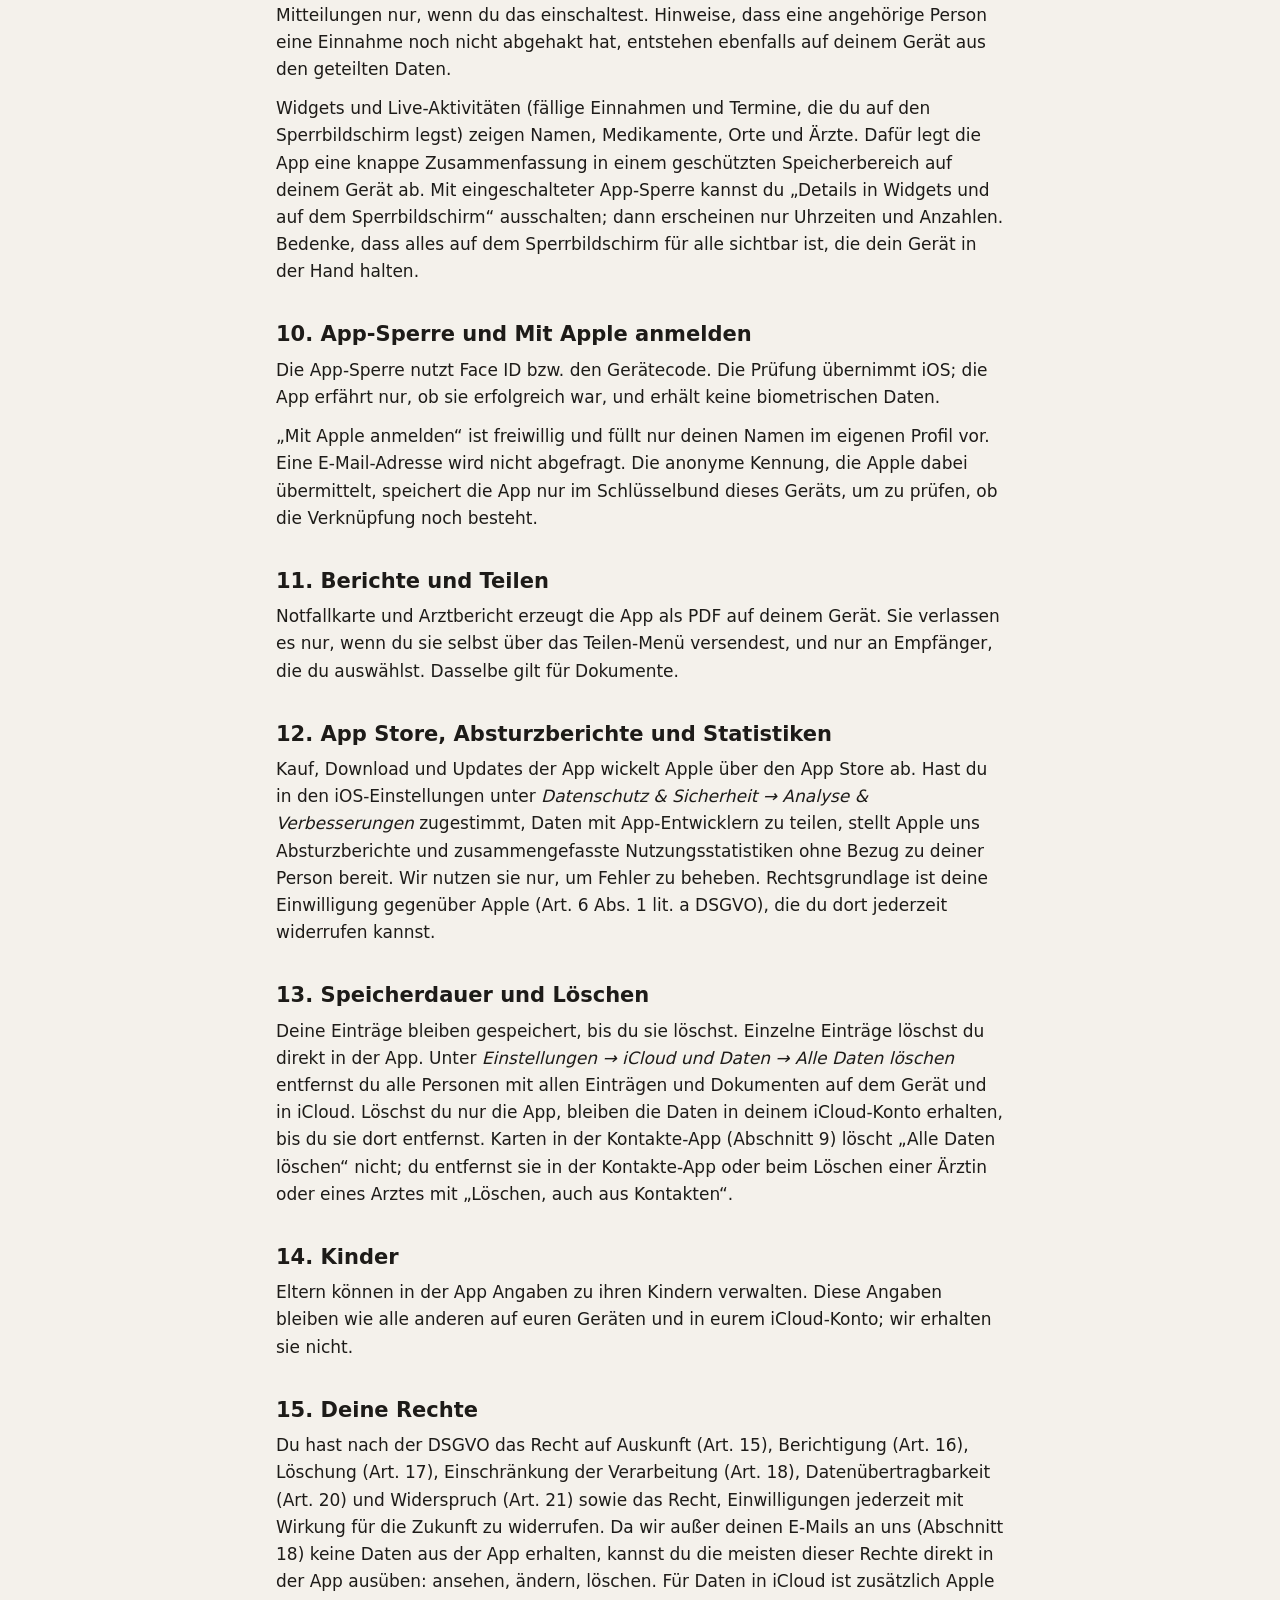
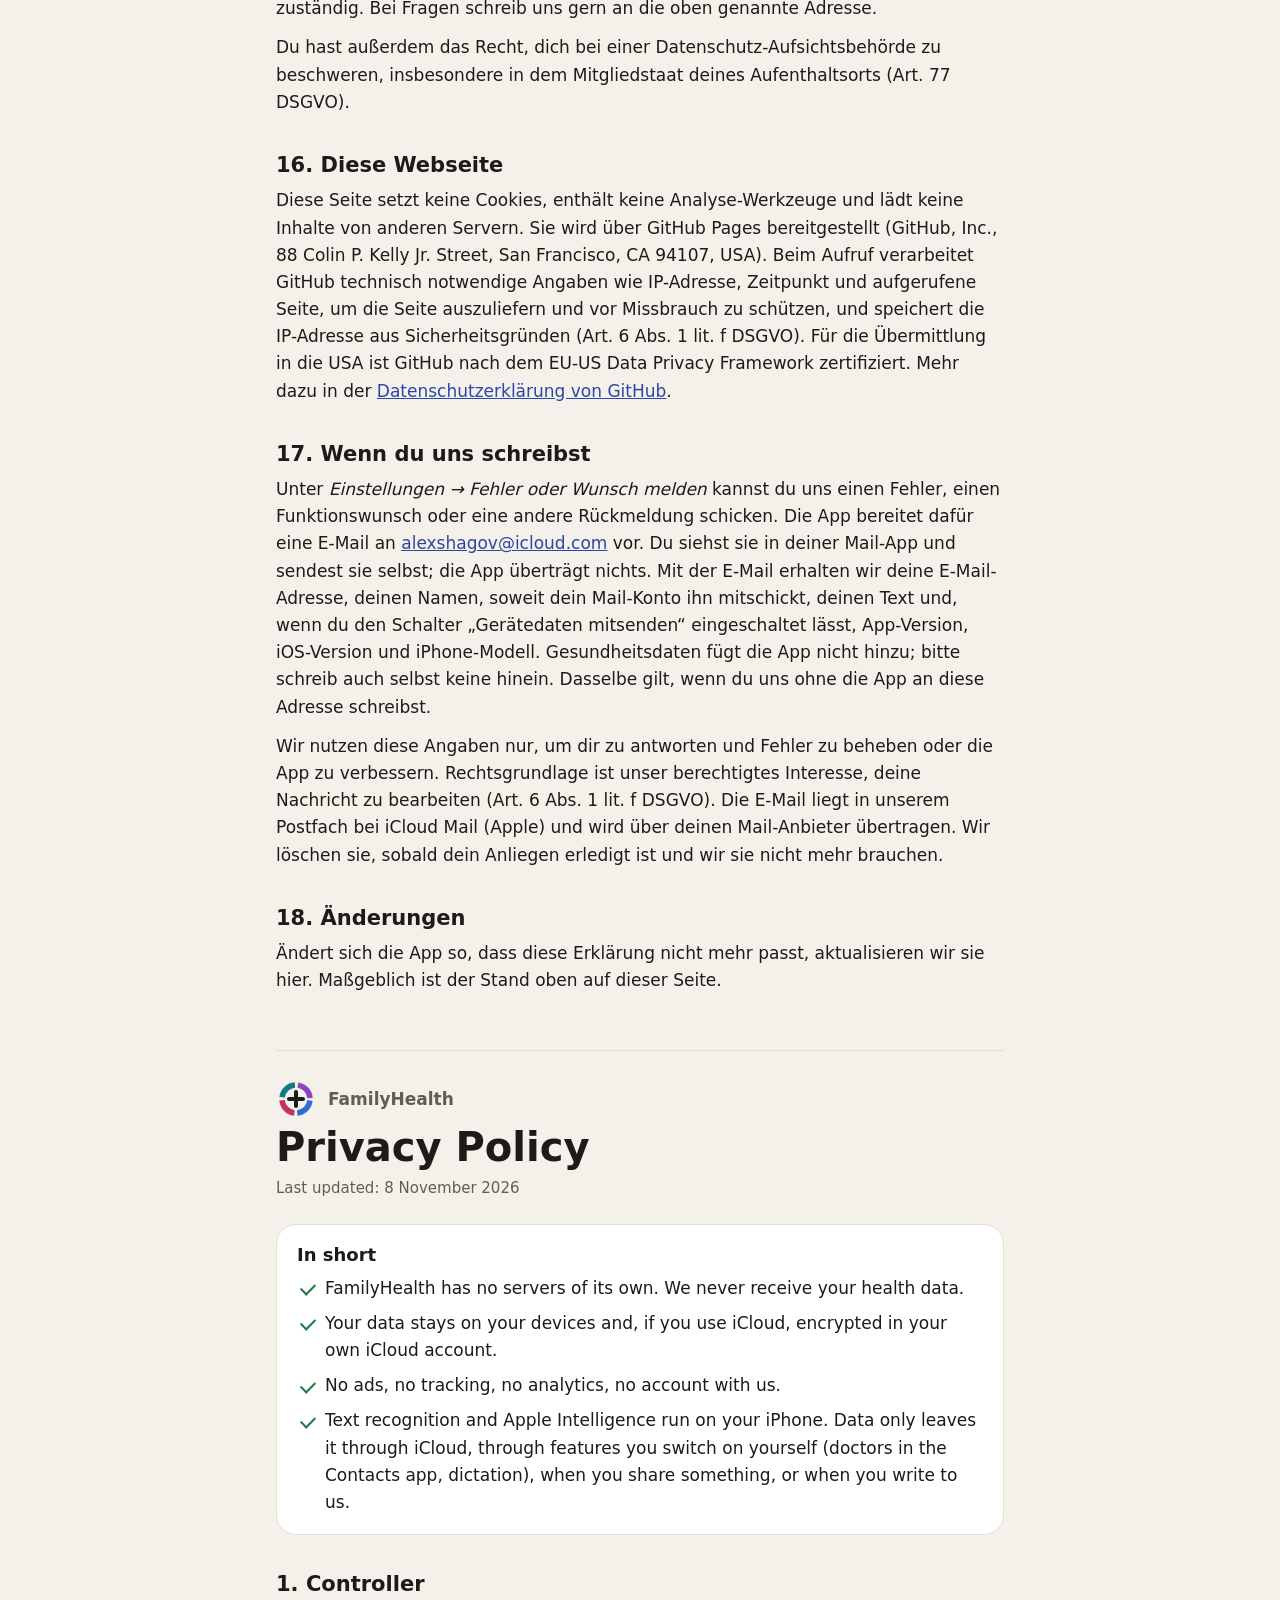
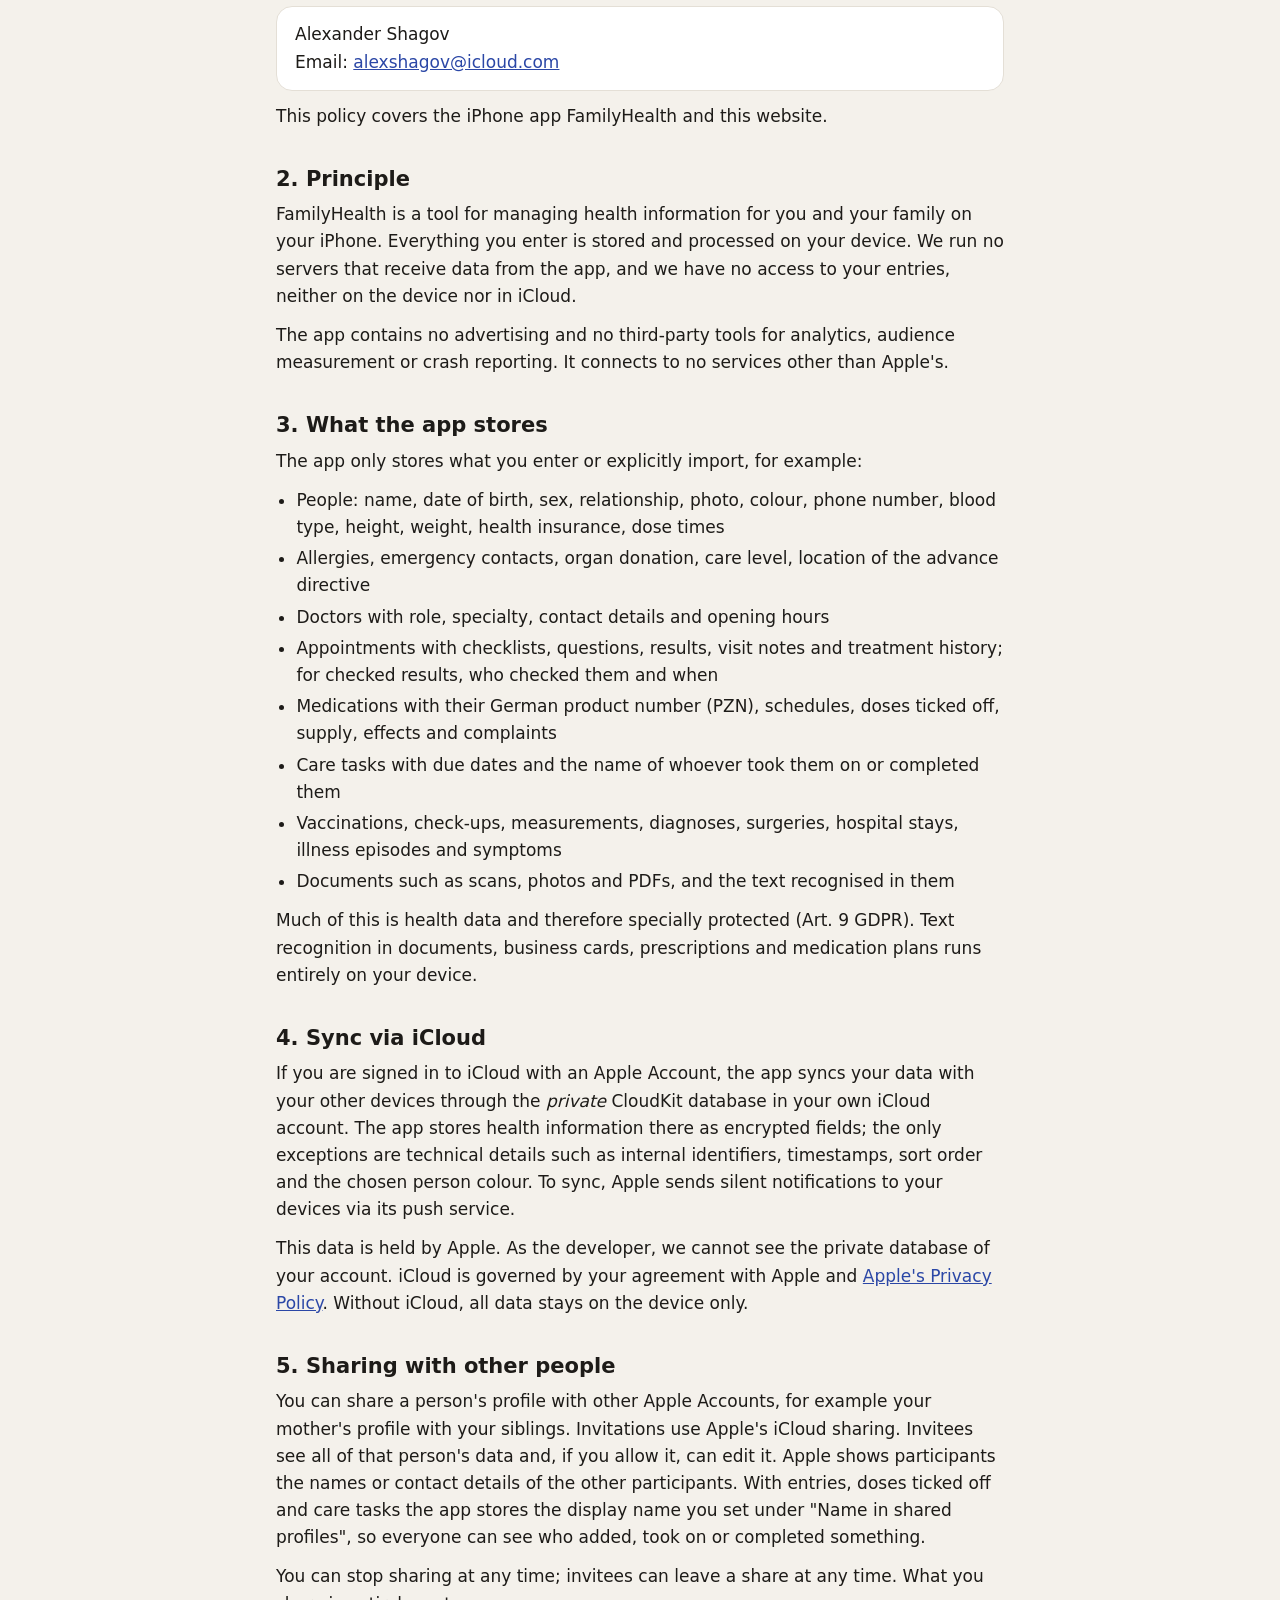
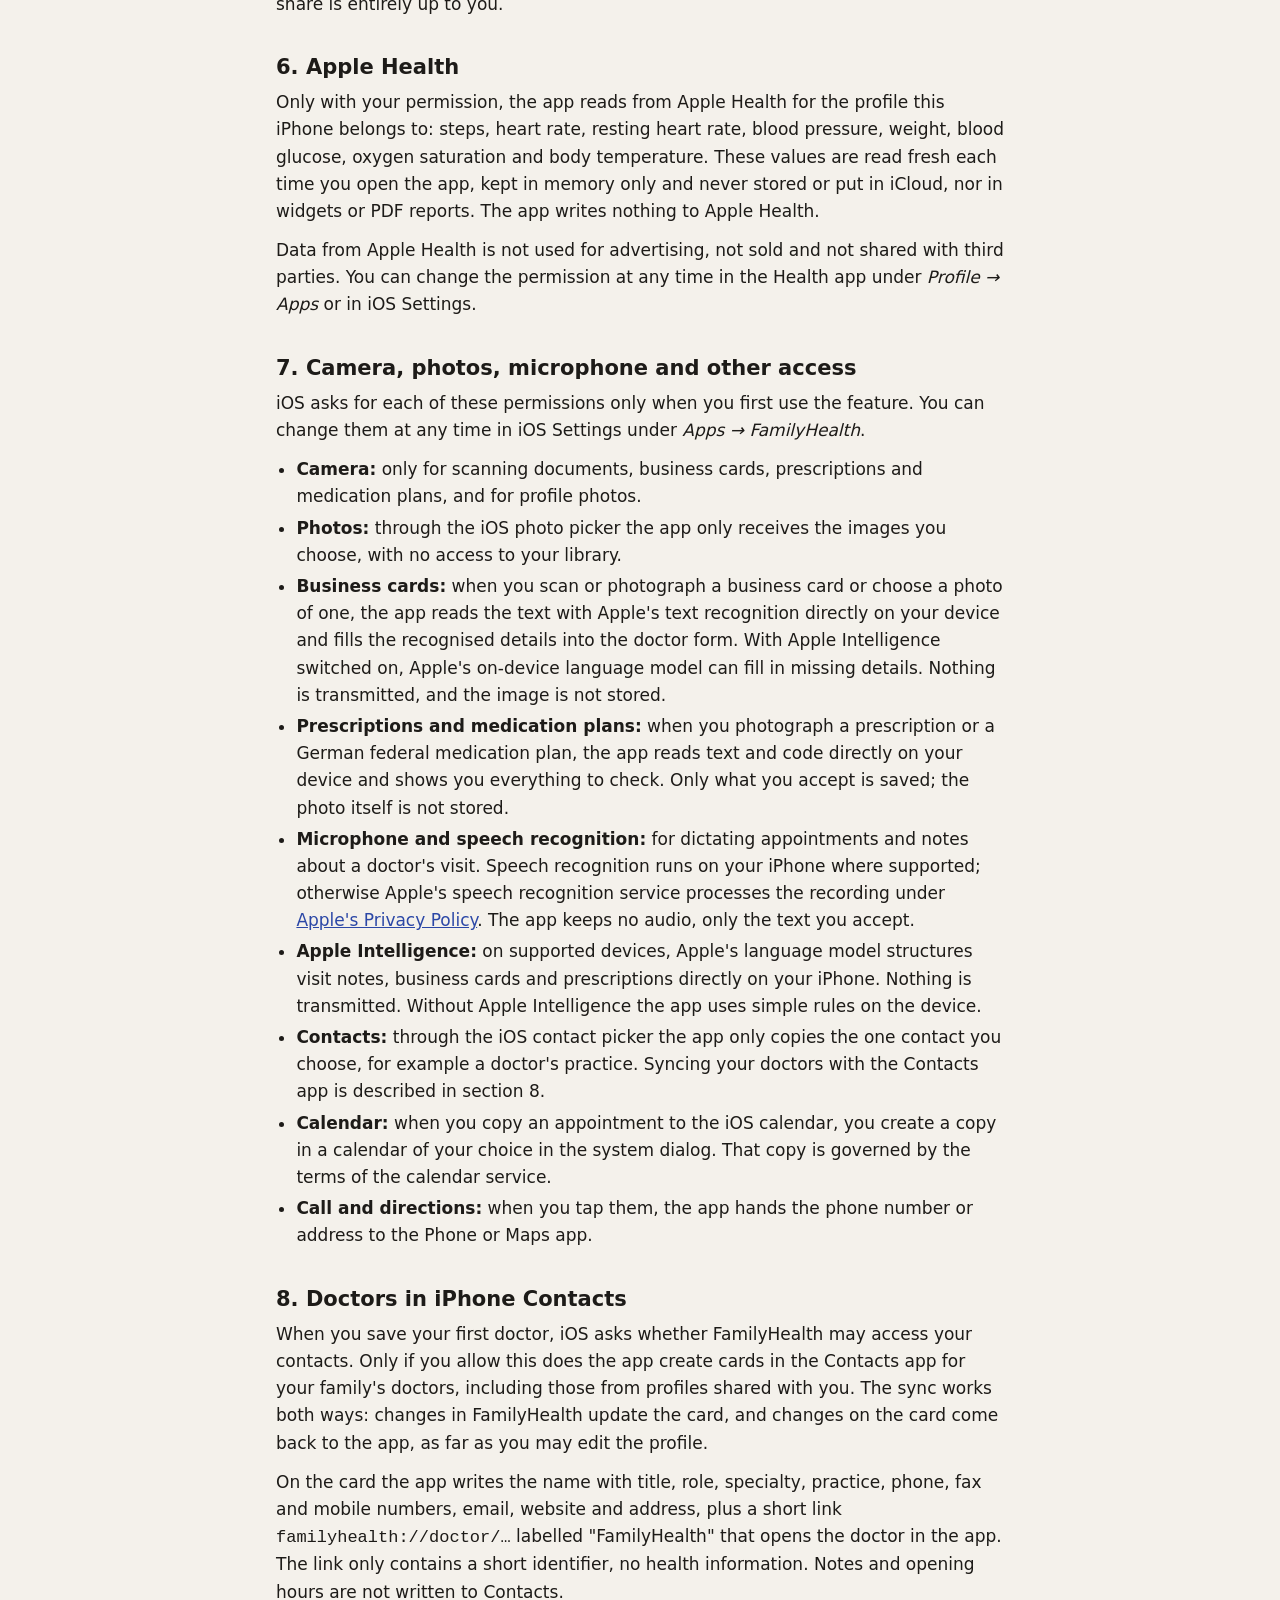
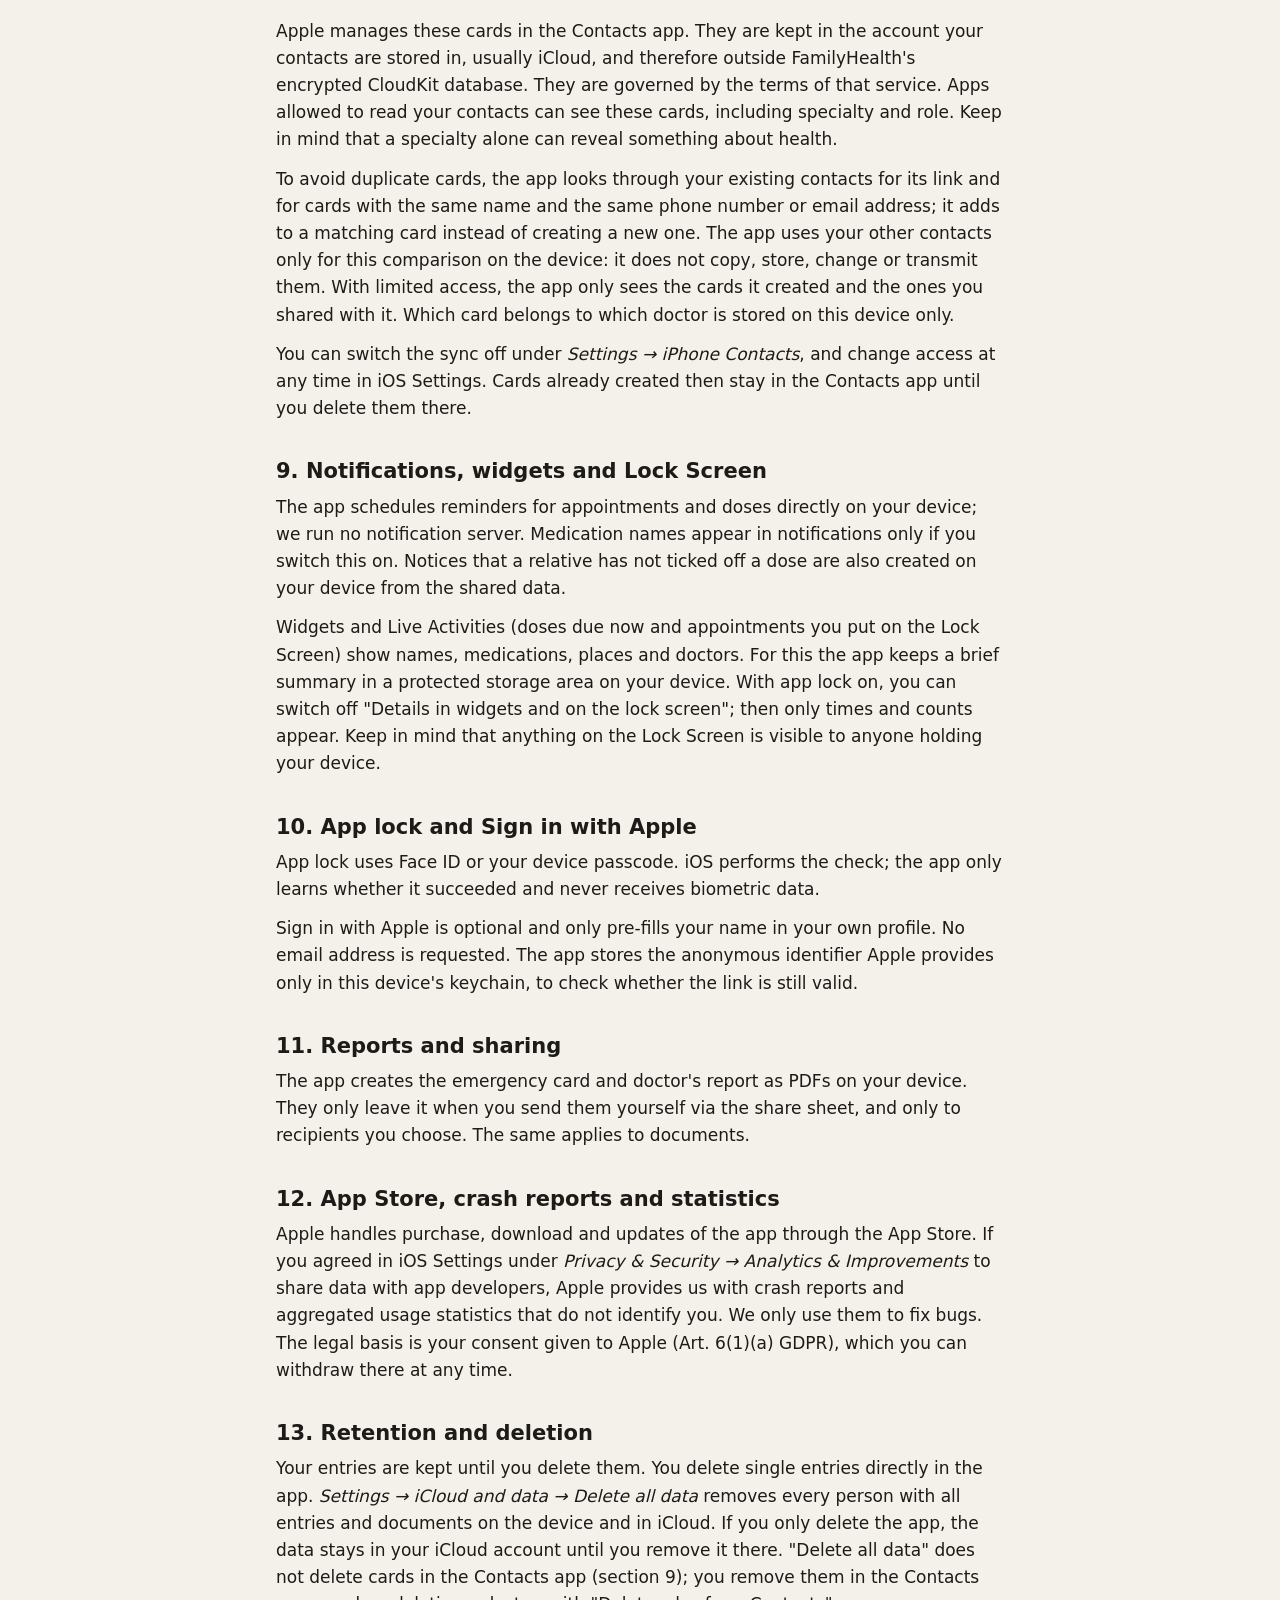
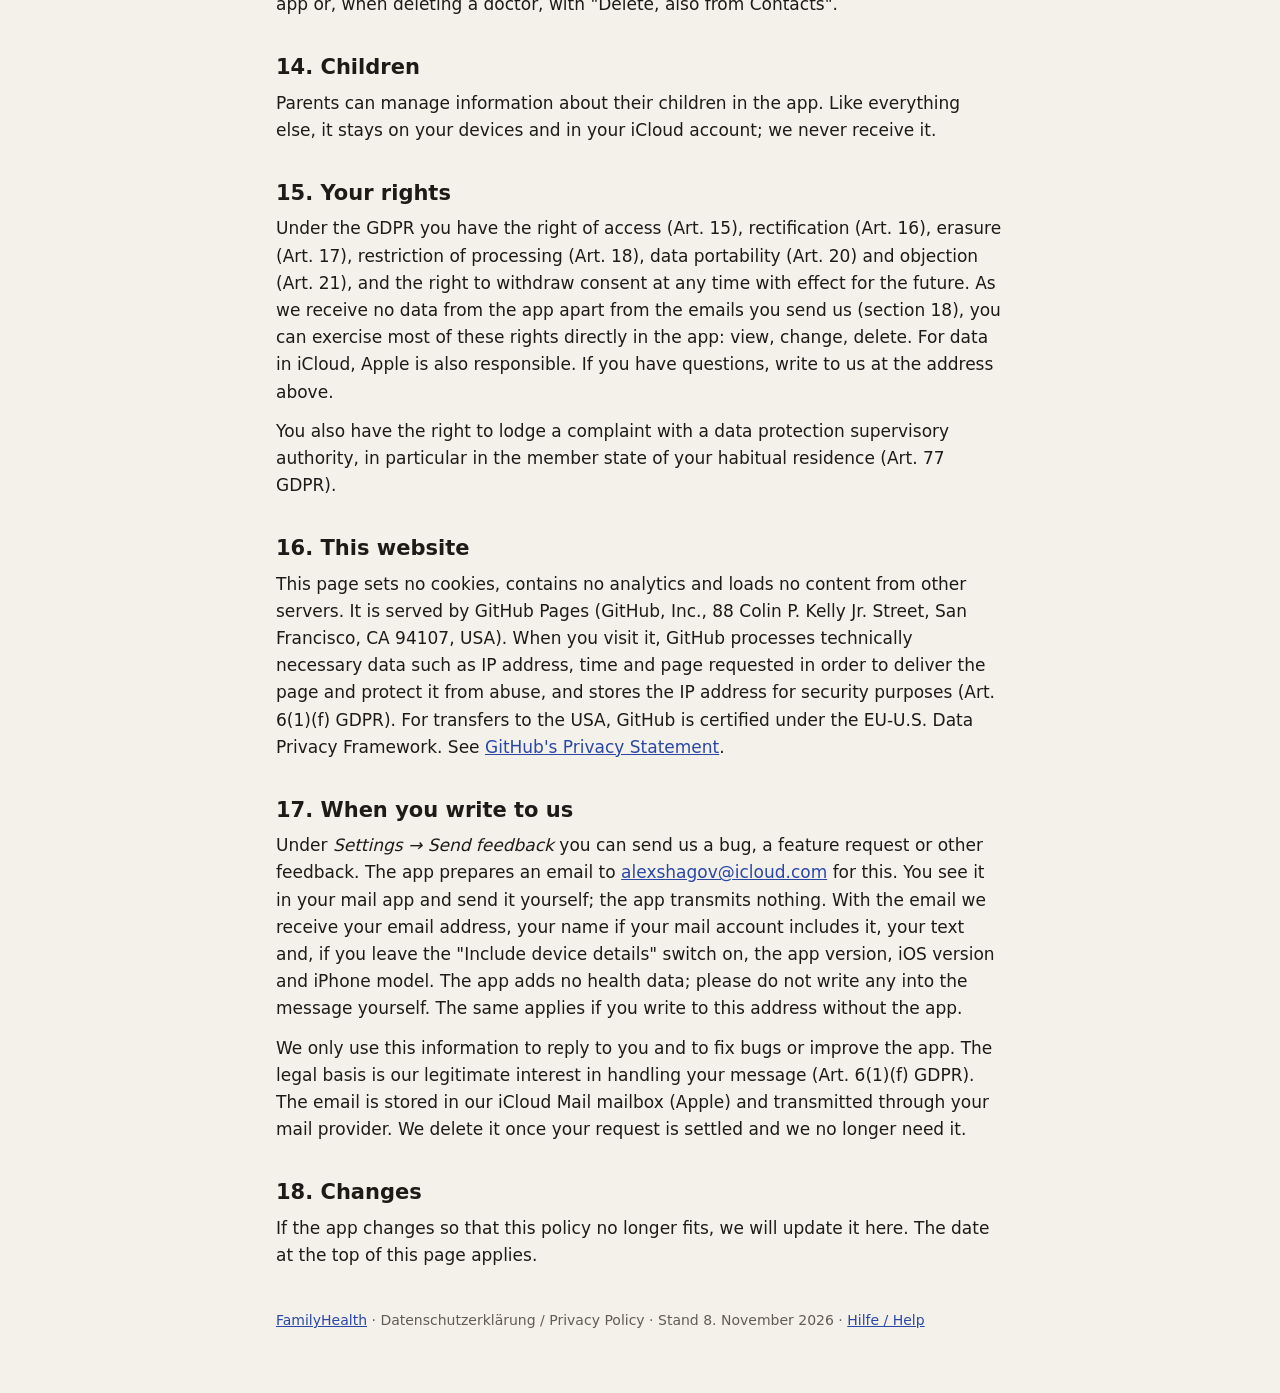
==== commit 8d17a8fc: "Remove copying from Apple Health from privacy policy and help The store build no longer copies Apple" ====
--- a/datenschutz.html
+++ b/datenschutz.html
@@ -8,8 +8,7 @@
 <meta name="robots" content="index, follow">
 <!--
   Datenschutzerklärung für die App-Store-URL. Eigenständig: keine externen Schriften, Skripte, Bilder oder Cookies.
-  Veröffentlicht über GitHub Pages (Repository Alex-Shaggy/familyhealth); Abschnitt 17 nennt GitHub als Hosting-Anbieter.
-  Abschnitt 7 (Übernahme aus Apple Health) entfernen, wenn die Funktion im Store-Build abgeschaltet ist.
+  Veröffentlicht über GitHub Pages (Repository Alex-Shaggy/familyhealth); Abschnitt 16 nennt GitHub als Hosting-Anbieter.
 -->
 <style>
 :root {
@@ -136,11 +135,7 @@
   <p>Nur wenn du es erlaubst, liest die App aus Apple Health für das Profil, dem dieses iPhone gehört: Schritte, Puls, Ruhepuls, Blutdruck, Gewicht, Blutzucker, Sauerstoffsättigung und Körpertemperatur. Diese Werte werden bei jedem Öffnen frisch gelesen, nur im Arbeitsspeicher gehalten und weder gespeichert noch in iCloud abgelegt, auch nicht in Widgets oder PDF-Berichten. Die App schreibt nichts in Apple Health.</p>
   <p>Daten aus Apple Health werden nicht für Werbung verwendet, nicht verkauft und nicht an Dritte weitergegeben. Die Erlaubnis kannst du jederzeit in der Health-App unter <em>Profil → Apps</em> oder in den iOS-Einstellungen ändern.</p>
 
-  <!-- Abschnitt 7: entfernen, wenn die Übernahme im Store-Build abgeschaltet ist. -->
-  <h2>7. Werte aus Apple Health übernehmen</h2>
-  <p>Auf dem iPhone einer betreuten Person kann diese Person selbst einschalten, dass ausgewählte Werte (Blutdruck, Puls, Gewicht, Blutzucker, Sauerstoffsättigung, Körpertemperatur, Schritte) als Einträge in ihr Profil übernommen werden. Die Funktion ist ausgeschaltet, bis die Person zustimmt. Übernommene Werte werden wie andere Einträge auf dem Gerät und in iCloud gespeichert und sind für alle sichtbar, mit denen das Profil geteilt ist. Ausschalten ist jederzeit möglich; „Übernommene Werte entfernen“ löscht alle Kopien. Löschungen in Apple Health werden nicht automatisch nachgezogen.</p>
-
-  <h2>8. Kamera, Fotos, Mikrofon und weitere Zugriffe</h2>
+  <h2>7. Kamera, Fotos, Mikrofon und weitere Zugriffe</h2>
   <p>Jeden dieser Zugriffe erfragt iOS erst, wenn du die Funktion zum ersten Mal nutzt. Ändern kannst du ihn jederzeit in den iOS-Einstellungen unter <em>Apps → FamilyHealth</em>.</p>
   <ul>
     <li><strong>Kamera:</strong> nur zum Scannen von Dokumenten, Visitenkarten, Rezepten und Medikationsplänen und für Profilfotos.</li>
@@ -149,50 +144,50 @@
     <li><strong>Rezepte und Medikationspläne:</strong> Fotografierst du ein Rezept oder einen bundeseinheitlichen Medikationsplan, liest die App Text und Code direkt auf deinem Gerät und zeigt dir alles zur Prüfung. Gespeichert wird nur, was du danach übernimmst; das Foto selbst wird nicht gespeichert.</li>
     <li><strong>Mikrofon und Spracherkennung:</strong> zum Diktieren von Terminen und Notizen zum Arztbesuch. Die Spracherkennung läuft auf dem iPhone, wenn es das unterstützt; sonst verarbeitet Apples Spracherkennungsdienst die Aufnahme nach der <a href="https://www.apple.com/de/legal/privacy/" rel="noopener">Datenschutzrichtlinie von Apple</a>. Die App speichert keine Tonaufnahmen, nur den Text, den du übernimmst.</li>
     <li><strong>Apple Intelligence:</strong> Auf unterstützten Geräten ordnet das Sprachmodell von Apple direkt auf dem iPhone Besuchsnotizen, Visitenkarten und Rezepte. Dabei wird nichts übertragen. Ohne Apple Intelligence nutzt die App einfache Regeln auf dem Gerät.</li>
-    <li><strong>Kontakte:</strong> Über die Kontaktauswahl von iOS übernimmt die App nur den einen Kontakt, den du auswählst, zum Beispiel für eine Arztpraxis. Den Abgleich deiner Ärztinnen und Ärzte mit der Kontakte-App beschreibt Abschnitt 9.</li>
+    <li><strong>Kontakte:</strong> Über die Kontaktauswahl von iOS übernimmt die App nur den einen Kontakt, den du auswählst, zum Beispiel für eine Arztpraxis. Den Abgleich deiner Ärztinnen und Ärzte mit der Kontakte-App beschreibt Abschnitt 8.</li>
     <li><strong>Kalender:</strong> Übernimmst du einen Termin in den iOS-Kalender, legst du im Systemdialog eine Kopie in einem Kalender deiner Wahl an. Für diese Kopie gelten die Bedingungen des jeweiligen Kalenderdienstes.</li>
     <li><strong>Anrufen und Route:</strong> Tippst du darauf, übergibt die App Telefonnummer bzw. Adresse an die Telefon- oder Karten-App.</li>
   </ul>
 
-  <h2>9. Ärzte in den iPhone-Kontakten</h2>
+  <h2>8. Ärzte in den iPhone-Kontakten</h2>
   <p>Sicherst du die erste Ärztin oder den ersten Arzt, fragt iOS, ob FamilyHealth auf deine Kontakte zugreifen darf. Nur wenn du das erlaubst, legt die App für die Ärztinnen und Ärzte deiner Familie Karten in der Kontakte-App an, auch für die aus Profilen, die mit dir geteilt sind. Der Abgleich läuft in beide Richtungen: Änderungen in FamilyHealth landen auf der Karte, Änderungen auf der Karte kommen in die App zurück, soweit du das Profil bearbeiten darfst.</p>
   <p>Auf die Karte schreibt die App Name mit Titel, Funktion, Fachrichtung, Praxis, Telefon, Fax- und Mobilnummer, E-Mail, Webseite und Adresse sowie einen kurzen Link <code>familyhealth://doctor/…</code> mit der Bezeichnung „FamilyHealth“, über den du die Ärztin oder den Arzt in der App öffnest. Der Link enthält nur eine kurze Kennung, keine Gesundheitsangaben. Notizen und Sprechzeiten schreibt die App nicht in die Kontakte.</p>
   <p>Die Karten verwaltet Apple in der Kontakte-App. Sie liegen in dem Konto, in dem deine Kontakte gespeichert werden, meist iCloud, und damit außerhalb der verschlüsselten CloudKit-Datenbank von FamilyHealth. Für sie gelten die Bedingungen des jeweiligen Dienstes. Apps, die deine Kontakte lesen dürfen, sehen diese Karten, auch Fachrichtung und Funktion. Bedenke, dass schon eine Fachrichtung etwas über die Gesundheit verraten kann.</p>
   <p>Damit keine doppelten Karten entstehen, sucht die App in deinen vorhandenen Kontakten nach ihrem Link und nach Karten mit gleichem Namen und gleicher Telefonnummer oder E-Mail-Adresse; eine passende Karte ergänzt sie, statt eine neue anzulegen. Deine übrigen Kontakte nutzt die App nur für diesen Vergleich auf dem Gerät: Sie übernimmt sie nicht, speichert sie nicht, ändert sie nicht und überträgt sie nicht. Gibst du nur eingeschränkten Zugriff, sieht die App nur die Karten, die sie angelegt hat, und die, die du freigegeben hast. Welche Karte zu welcher Ärztin oder welchem Arzt gehört, speichert die App nur auf diesem Gerät.</p>
   <p>Ausschalten kannst du den Abgleich unter <em>Einstellungen → iPhone-Kontakte</em>, den Zugriff jederzeit in den iOS-Einstellungen. Bereits angelegte Karten bleiben dann in der Kontakte-App, bis du sie dort löschst.</p>
 
-  <h2>10. Mitteilungen, Widgets und Sperrbildschirm</h2>
+  <h2>9. Mitteilungen, Widgets und Sperrbildschirm</h2>
   <p>Erinnerungen an Termine und Einnahmen plant die App direkt auf deinem Gerät; es gibt keinen Mitteilungs-Server von uns. Medikamentennamen erscheinen in Mitteilungen nur, wenn du das einschaltest. Hinweise, dass eine angehörige Person eine Einnahme noch nicht abgehakt hat, entstehen ebenfalls auf deinem Gerät aus den geteilten Daten.</p>
   <p>Widgets und Live-Aktivitäten (fällige Einnahmen und Termine, die du auf den Sperrbildschirm legst) zeigen Namen, Medikamente, Orte und Ärzte. Dafür legt die App eine knappe Zusammenfassung in einem geschützten Speicherbereich auf deinem Gerät ab. Mit eingeschalteter App-Sperre kannst du „Details in Widgets und auf dem Sperrbildschirm“ ausschalten; dann erscheinen nur Uhrzeiten und Anzahlen. Bedenke, dass alles auf dem Sperrbildschirm für alle sichtbar ist, die dein Gerät in der Hand halten.</p>
 
-  <h2>11. App-Sperre und Mit Apple anmelden</h2>
+  <h2>10. App-Sperre und Mit Apple anmelden</h2>
   <p>Die App-Sperre nutzt Face ID bzw. den Gerätecode. Die Prüfung übernimmt iOS; die App erfährt nur, ob sie erfolgreich war, und erhält keine biometrischen Daten.</p>
   <p>„Mit Apple anmelden“ ist freiwillig und füllt nur deinen Namen im eigenen Profil vor. Eine E-Mail-Adresse wird nicht abgefragt. Die anonyme Kennung, die Apple dabei übermittelt, speichert die App nur im Schlüsselbund dieses Geräts, um zu prüfen, ob die Verknüpfung noch besteht.</p>
 
-  <h2>12. Berichte und Teilen</h2>
+  <h2>11. Berichte und Teilen</h2>
   <p>Notfallkarte und Arztbericht erzeugt die App als PDF auf deinem Gerät. Sie verlassen es nur, wenn du sie selbst über das Teilen-Menü versendest, und nur an Empfänger, die du auswählst. Dasselbe gilt für Dokumente.</p>
 
-  <h2>13. App Store, Absturzberichte und Statistiken</h2>
+  <h2>12. App Store, Absturzberichte und Statistiken</h2>
   <p>Kauf, Download und Updates der App wickelt Apple über den App Store ab. Hast du in den iOS-Einstellungen unter <em>Datenschutz &amp; Sicherheit → Analyse &amp; Verbesserungen</em> zugestimmt, Daten mit App-Entwicklern zu teilen, stellt Apple uns Absturzberichte und zusammengefasste Nutzungsstatistiken ohne Bezug zu deiner Person bereit. Wir nutzen sie nur, um Fehler zu beheben. Rechtsgrundlage ist deine Einwilligung gegenüber Apple (Art. 6 Abs. 1 lit. a DSGVO), die du dort jederzeit widerrufen kannst.</p>
 
-  <h2>14. Speicherdauer und Löschen</h2>
+  <h2>13. Speicherdauer und Löschen</h2>
   <p>Deine Einträge bleiben gespeichert, bis du sie löschst. Einzelne Einträge löschst du direkt in der App. Unter <em>Einstellungen → iCloud und Daten → Alle Daten löschen</em> entfernst du alle Personen mit allen Einträgen und Dokumenten auf dem Gerät und in iCloud. Löschst du nur die App, bleiben die Daten in deinem iCloud-Konto erhalten, bis du sie dort entfernst. Karten in der Kontakte-App (Abschnitt 9) löscht „Alle Daten löschen“ nicht; du entfernst sie in der Kontakte-App oder beim Löschen einer Ärztin oder eines Arztes mit „Löschen, auch aus Kontakten“.</p>
 
-  <h2>15. Kinder</h2>
+  <h2>14. Kinder</h2>
   <p>Eltern können in der App Angaben zu ihren Kindern verwalten. Diese Angaben bleiben wie alle anderen auf euren Geräten und in eurem iCloud-Konto; wir erhalten sie nicht.</p>
 
-  <h2>16. Deine Rechte</h2>
+  <h2>15. Deine Rechte</h2>
   <p>Du hast nach der DSGVO das Recht auf Auskunft (Art. 15), Berichtigung (Art. 16), Löschung (Art. 17), Einschränkung der Verarbeitung (Art. 18), Datenübertragbarkeit (Art. 20) und Widerspruch (Art. 21) sowie das Recht, Einwilligungen jederzeit mit Wirkung für die Zukunft zu widerrufen. Da wir außer deinen E-Mails an uns (Abschnitt 18) keine Daten aus der App erhalten, kannst du die meisten dieser Rechte direkt in der App ausüben: ansehen, ändern, löschen. Für Daten in iCloud ist zusätzlich Apple zuständig. Bei Fragen schreib uns gern an die oben genannte Adresse.</p>
   <p>Du hast außerdem das Recht, dich bei einer Datenschutz-Aufsichtsbehörde zu beschweren, insbesondere in dem Mitgliedstaat deines Aufenthaltsorts (Art. 77 DSGVO).</p>
 
-  <h2>17. Diese Webseite</h2>
+  <h2>16. Diese Webseite</h2>
   <p>Diese Seite setzt keine Cookies, enthält keine Analyse-Werkzeuge und lädt keine Inhalte von anderen Servern. Sie wird über GitHub Pages bereitgestellt (GitHub, Inc., 88 Colin P. Kelly Jr. Street, San Francisco, CA 94107, USA). Beim Aufruf verarbeitet GitHub technisch notwendige Angaben wie IP-Adresse, Zeitpunkt und aufgerufene Seite, um die Seite auszuliefern und vor Missbrauch zu schützen, und speichert die IP-Adresse aus Sicherheitsgründen (Art. 6 Abs. 1 lit. f DSGVO). Für die Übermittlung in die USA ist GitHub nach dem EU-US Data Privacy Framework zertifiziert. Mehr dazu in der <a href="https://docs.github.com/de/site-policy/privacy-policies/github-general-privacy-statement" rel="noopener">Datenschutzerklärung von GitHub</a>.</p>
 
-  <h2>18. Wenn du uns schreibst</h2>
+  <h2>17. Wenn du uns schreibst</h2>
   <p>Unter <em>Einstellungen → Fehler oder Wunsch melden</em> kannst du uns einen Fehler, einen Funktionswunsch oder eine andere Rückmeldung schicken. Die App bereitet dafür eine E-Mail an <a href="mailto:alexshagov@icloud.com">alexshagov@icloud.com</a> vor. Du siehst sie in deiner Mail-App und sendest sie selbst; die App überträgt nichts. Mit der E-Mail erhalten wir deine E-Mail-Adresse, deinen Namen, soweit dein Mail-Konto ihn mitschickt, deinen Text und, wenn du den Schalter „Gerätedaten mitsenden“ eingeschaltet lässt, App-Version, iOS-Version und iPhone-Modell. Gesundheitsdaten fügt die App nicht hinzu; bitte schreib auch selbst keine hinein. Dasselbe gilt, wenn du uns ohne die App an diese Adresse schreibst.</p>
   <p>Wir nutzen diese Angaben nur, um dir zu antworten und Fehler zu beheben oder die App zu verbessern. Rechtsgrundlage ist unser berechtigtes Interesse, deine Nachricht zu bearbeiten (Art. 6 Abs. 1 lit. f DSGVO). Die E-Mail liegt in unserem Postfach bei iCloud Mail (Apple) und wird über deinen Mail-Anbieter übertragen. Wir löschen sie, sobald dein Anliegen erledigt ist und wir sie nicht mehr brauchen.</p>
 
-  <h2>19. Änderungen</h2>
+  <h2>18. Änderungen</h2>
   <p>Ändert sich die App so, dass diese Erklärung nicht mehr passt, aktualisieren wir sie hier. Maßgeblich ist der Stand oben auf dieser Seite.</p>
 </article>
 
@@ -262,11 +257,7 @@
   <p>Only with your permission, the app reads from Apple Health for the profile this iPhone belongs to: steps, heart rate, resting heart rate, blood pressure, weight, blood glucose, oxygen saturation and body temperature. These values are read fresh each time you open the app, kept in memory only and never stored or put in iCloud, nor in widgets or PDF reports. The app writes nothing to Apple Health.</p>
   <p>Data from Apple Health is not used for advertising, not sold and not shared with third parties. You can change the permission at any time in the Health app under <em>Profile → Apps</em> or in iOS Settings.</p>
 
-  <!-- Section 7: remove if the transfer is switched off in the store build. -->
-  <h2>7. Copying values from Apple Health</h2>
-  <p>On the iPhone of a person being cared for, that person can switch on copying selected values (blood pressure, heart rate, weight, blood glucose, oxygen saturation, body temperature, steps) into their profile as entries. The feature stays off until the person agrees. Copied values are stored like other entries on the device and in iCloud and are visible to everyone the profile is shared with. It can be switched off at any time; "Remove copied values" deletes all copies. Deletions in Apple Health are not mirrored automatically.</p>
-
-  <h2>8. Camera, photos, microphone and other access</h2>
+  <h2>7. Camera, photos, microphone and other access</h2>
   <p>iOS asks for each of these permissions only when you first use the feature. You can change them at any time in iOS Settings under <em>Apps → FamilyHealth</em>.</p>
   <ul>
     <li><strong>Camera:</strong> only for scanning documents, business cards, prescriptions and medication plans, and for profile photos.</li>
@@ -275,50 +266,50 @@
     <li><strong>Prescriptions and medication plans:</strong> when you photograph a prescription or a German federal medication plan, the app reads text and code directly on your device and shows you everything to check. Only what you accept is saved; the photo itself is not stored.</li>
     <li><strong>Microphone and speech recognition:</strong> for dictating appointments and notes about a doctor's visit. Speech recognition runs on your iPhone where supported; otherwise Apple's speech recognition service processes the recording under <a href="https://www.apple.com/legal/privacy/" rel="noopener">Apple's Privacy Policy</a>. The app keeps no audio, only the text you accept.</li>
     <li><strong>Apple Intelligence:</strong> on supported devices, Apple's language model structures visit notes, business cards and prescriptions directly on your iPhone. Nothing is transmitted. Without Apple Intelligence the app uses simple rules on the device.</li>
-    <li><strong>Contacts:</strong> through the iOS contact picker the app only copies the one contact you choose, for example a doctor's practice. Syncing your doctors with the Contacts app is described in section 9.</li>
+    <li><strong>Contacts:</strong> through the iOS contact picker the app only copies the one contact you choose, for example a doctor's practice. Syncing your doctors with the Contacts app is described in section 8.</li>
     <li><strong>Calendar:</strong> when you copy an appointment to the iOS calendar, you create a copy in a calendar of your choice in the system dialog. That copy is governed by the terms of the calendar service.</li>
     <li><strong>Call and directions:</strong> when you tap them, the app hands the phone number or address to the Phone or Maps app.</li>
   </ul>
 
-  <h2>9. Doctors in iPhone Contacts</h2>
+  <h2>8. Doctors in iPhone Contacts</h2>
   <p>When you save your first doctor, iOS asks whether FamilyHealth may access your contacts. Only if you allow this does the app create cards in the Contacts app for your family's doctors, including those from profiles shared with you. The sync works both ways: changes in FamilyHealth update the card, and changes on the card come back to the app, as far as you may edit the profile.</p>
   <p>On the card the app writes the name with title, role, specialty, practice, phone, fax and mobile numbers, email, website and address, plus a short link <code>familyhealth://doctor/…</code> labelled "FamilyHealth" that opens the doctor in the app. The link only contains a short identifier, no health information. Notes and opening hours are not written to Contacts.</p>
   <p>Apple manages these cards in the Contacts app. They are kept in the account your contacts are stored in, usually iCloud, and therefore outside FamilyHealth's encrypted CloudKit database. They are governed by the terms of that service. Apps allowed to read your contacts can see these cards, including specialty and role. Keep in mind that a specialty alone can reveal something about health.</p>
   <p>To avoid duplicate cards, the app looks through your existing contacts for its link and for cards with the same name and the same phone number or email address; it adds to a matching card instead of creating a new one. The app uses your other contacts only for this comparison on the device: it does not copy, store, change or transmit them. With limited access, the app only sees the cards it created and the ones you shared with it. Which card belongs to which doctor is stored on this device only.</p>
   <p>You can switch the sync off under <em>Settings → iPhone Contacts</em>, and change access at any time in iOS Settings. Cards already created then stay in the Contacts app until you delete them there.</p>
 
-  <h2>10. Notifications, widgets and Lock Screen</h2>
+  <h2>9. Notifications, widgets and Lock Screen</h2>
   <p>The app schedules reminders for appointments and doses directly on your device; we run no notification server. Medication names appear in notifications only if you switch this on. Notices that a relative has not ticked off a dose are also created on your device from the shared data.</p>
   <p>Widgets and Live Activities (doses due now and appointments you put on the Lock Screen) show names, medications, places and doctors. For this the app keeps a brief summary in a protected storage area on your device. With app lock on, you can switch off "Details in widgets and on the lock screen"; then only times and counts appear. Keep in mind that anything on the Lock Screen is visible to anyone holding your device.</p>
 
-  <h2>11. App lock and Sign in with Apple</h2>
+  <h2>10. App lock and Sign in with Apple</h2>
   <p>App lock uses Face ID or your device passcode. iOS performs the check; the app only learns whether it succeeded and never receives biometric data.</p>
   <p>Sign in with Apple is optional and only pre-fills your name in your own profile. No email address is requested. The app stores the anonymous identifier Apple provides only in this device's keychain, to check whether the link is still valid.</p>
 
-  <h2>12. Reports and sharing</h2>
+  <h2>11. Reports and sharing</h2>
   <p>The app creates the emergency card and doctor's report as PDFs on your device. They only leave it when you send them yourself via the share sheet, and only to recipients you choose. The same applies to documents.</p>
 
-  <h2>13. App Store, crash reports and statistics</h2>
+  <h2>12. App Store, crash reports and statistics</h2>
   <p>Apple handles purchase, download and updates of the app through the App Store. If you agreed in iOS Settings under <em>Privacy &amp; Security → Analytics &amp; Improvements</em> to share data with app developers, Apple provides us with crash reports and aggregated usage statistics that do not identify you. We only use them to fix bugs. The legal basis is your consent given to Apple (Art. 6(1)(a) GDPR), which you can withdraw there at any time.</p>
 
-  <h2>14. Retention and deletion</h2>
+  <h2>13. Retention and deletion</h2>
   <p>Your entries are kept until you delete them. You delete single entries directly in the app. <em>Settings → iCloud and data → Delete all data</em> removes every person with all entries and documents on the device and in iCloud. If you only delete the app, the data stays in your iCloud account until you remove it there. "Delete all data" does not delete cards in the Contacts app (section 9); you remove them in the Contacts app or, when deleting a doctor, with "Delete, also from Contacts".</p>
 
-  <h2>15. Children</h2>
+  <h2>14. Children</h2>
   <p>Parents can manage information about their children in the app. Like everything else, it stays on your devices and in your iCloud account; we never receive it.</p>
 
-  <h2>16. Your rights</h2>
+  <h2>15. Your rights</h2>
   <p>Under the GDPR you have the right of access (Art. 15), rectification (Art. 16), erasure (Art. 17), restriction of processing (Art. 18), data portability (Art. 20) and objection (Art. 21), and the right to withdraw consent at any time with effect for the future. As we receive no data from the app apart from the emails you send us (section 18), you can exercise most of these rights directly in the app: view, change, delete. For data in iCloud, Apple is also responsible. If you have questions, write to us at the address above.</p>
   <p>You also have the right to lodge a complaint with a data protection supervisory authority, in particular in the member state of your habitual residence (Art. 77 GDPR).</p>
 
-  <h2>17. This website</h2>
+  <h2>16. This website</h2>
   <p>This page sets no cookies, contains no analytics and loads no content from other servers. It is served by GitHub Pages (GitHub, Inc., 88 Colin P. Kelly Jr. Street, San Francisco, CA 94107, USA). When you visit it, GitHub processes technically necessary data such as IP address, time and page requested in order to deliver the page and protect it from abuse, and stores the IP address for security purposes (Art. 6(1)(f) GDPR). For transfers to the USA, GitHub is certified under the EU-U.S. Data Privacy Framework. See <a href="https://docs.github.com/en/site-policy/privacy-policies/github-general-privacy-statement" rel="noopener">GitHub's Privacy Statement</a>.</p>
 
-  <h2>18. When you write to us</h2>
+  <h2>17. When you write to us</h2>
   <p>Under <em>Settings → Send feedback</em> you can send us a bug, a feature request or other feedback. The app prepares an email to <a href="mailto:alexshagov@icloud.com">alexshagov@icloud.com</a> for this. You see it in your mail app and send it yourself; the app transmits nothing. With the email we receive your email address, your name if your mail account includes it, your text and, if you leave the "Include device details" switch on, the app version, iOS version and iPhone model. The app adds no health data; please do not write any into the message yourself. The same applies if you write to this address without the app.</p>
   <p>We only use this information to reply to you and to fix bugs or improve the app. The legal basis is our legitimate interest in handling your message (Art. 6(1)(f) GDPR). The email is stored in our iCloud Mail mailbox (Apple) and transmitted through your mail provider. We delete it once your request is settled and we no longer need it.</p>
 
-  <h2>19. Changes</h2>
+  <h2>18. Changes</h2>
   <p>If the app changes so that this policy no longer fits, we will update it here. The date at the top of this page applies.</p>
 </article>
 
